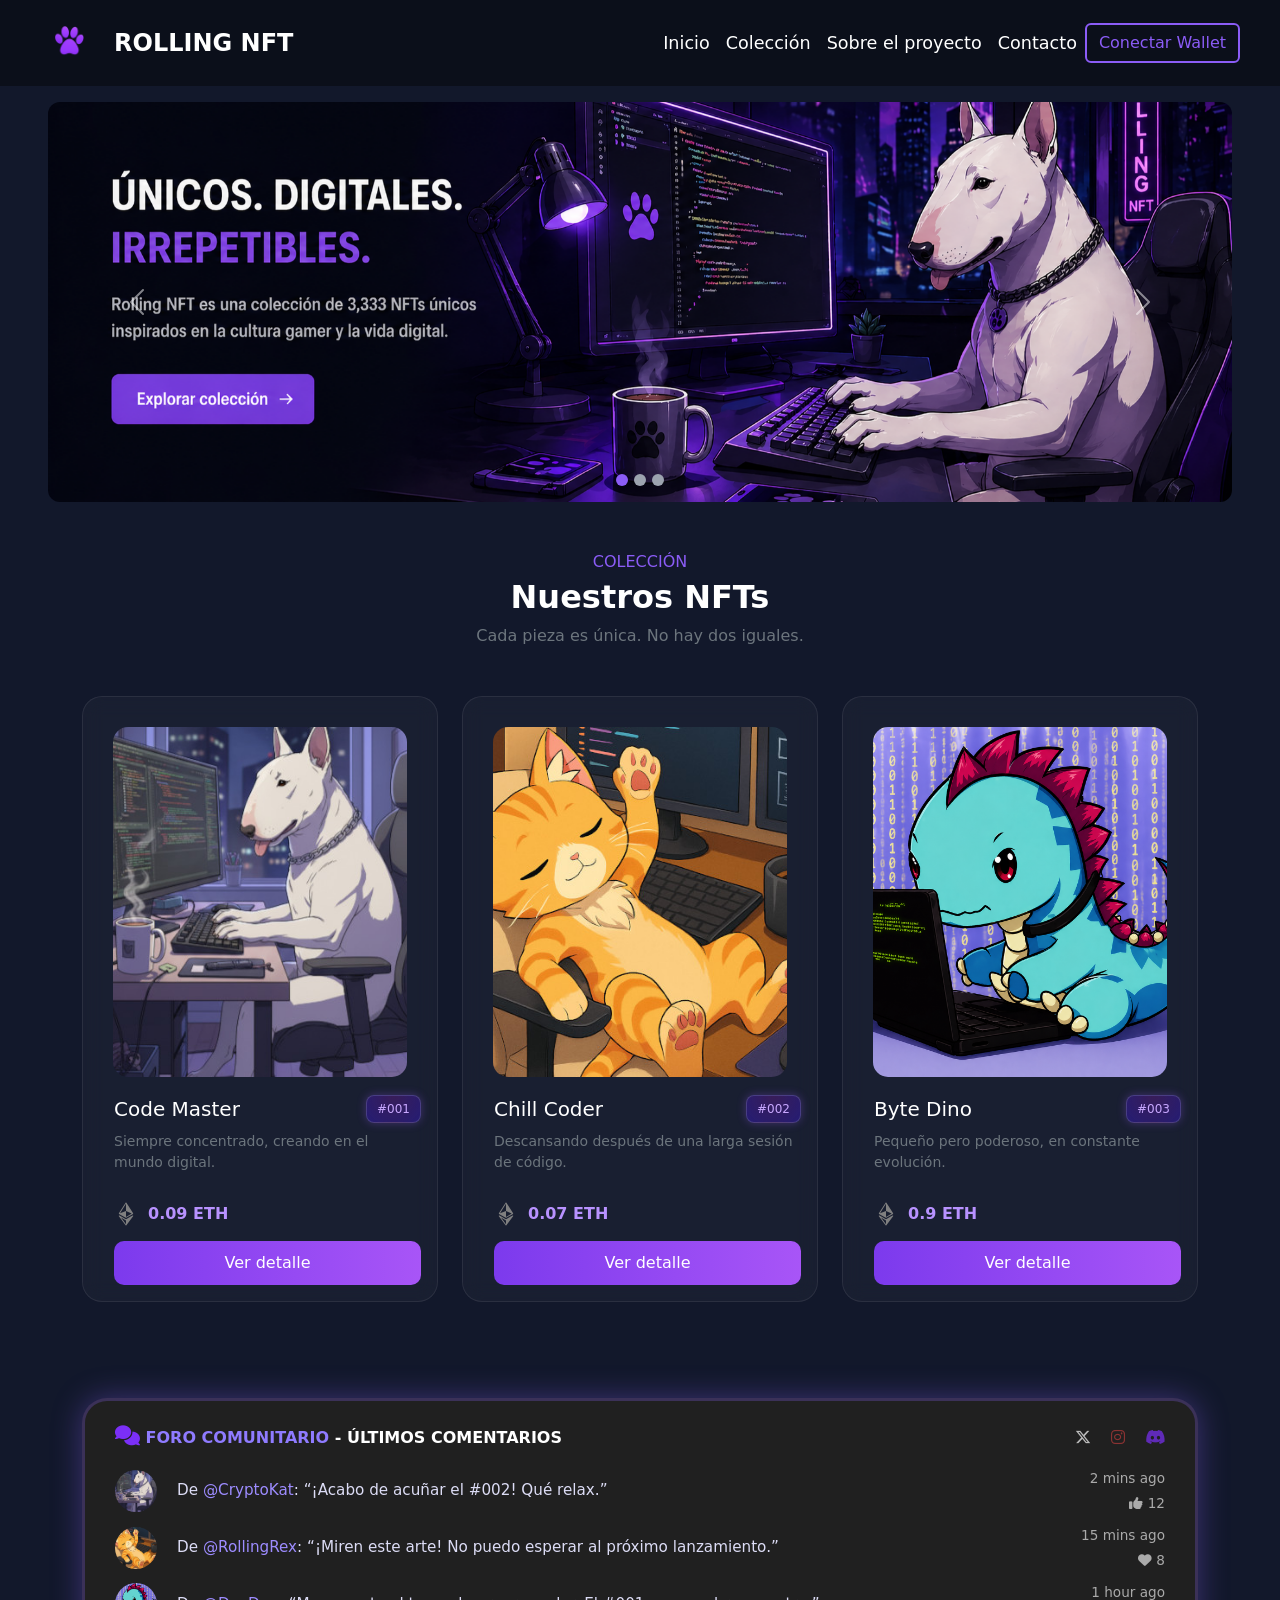
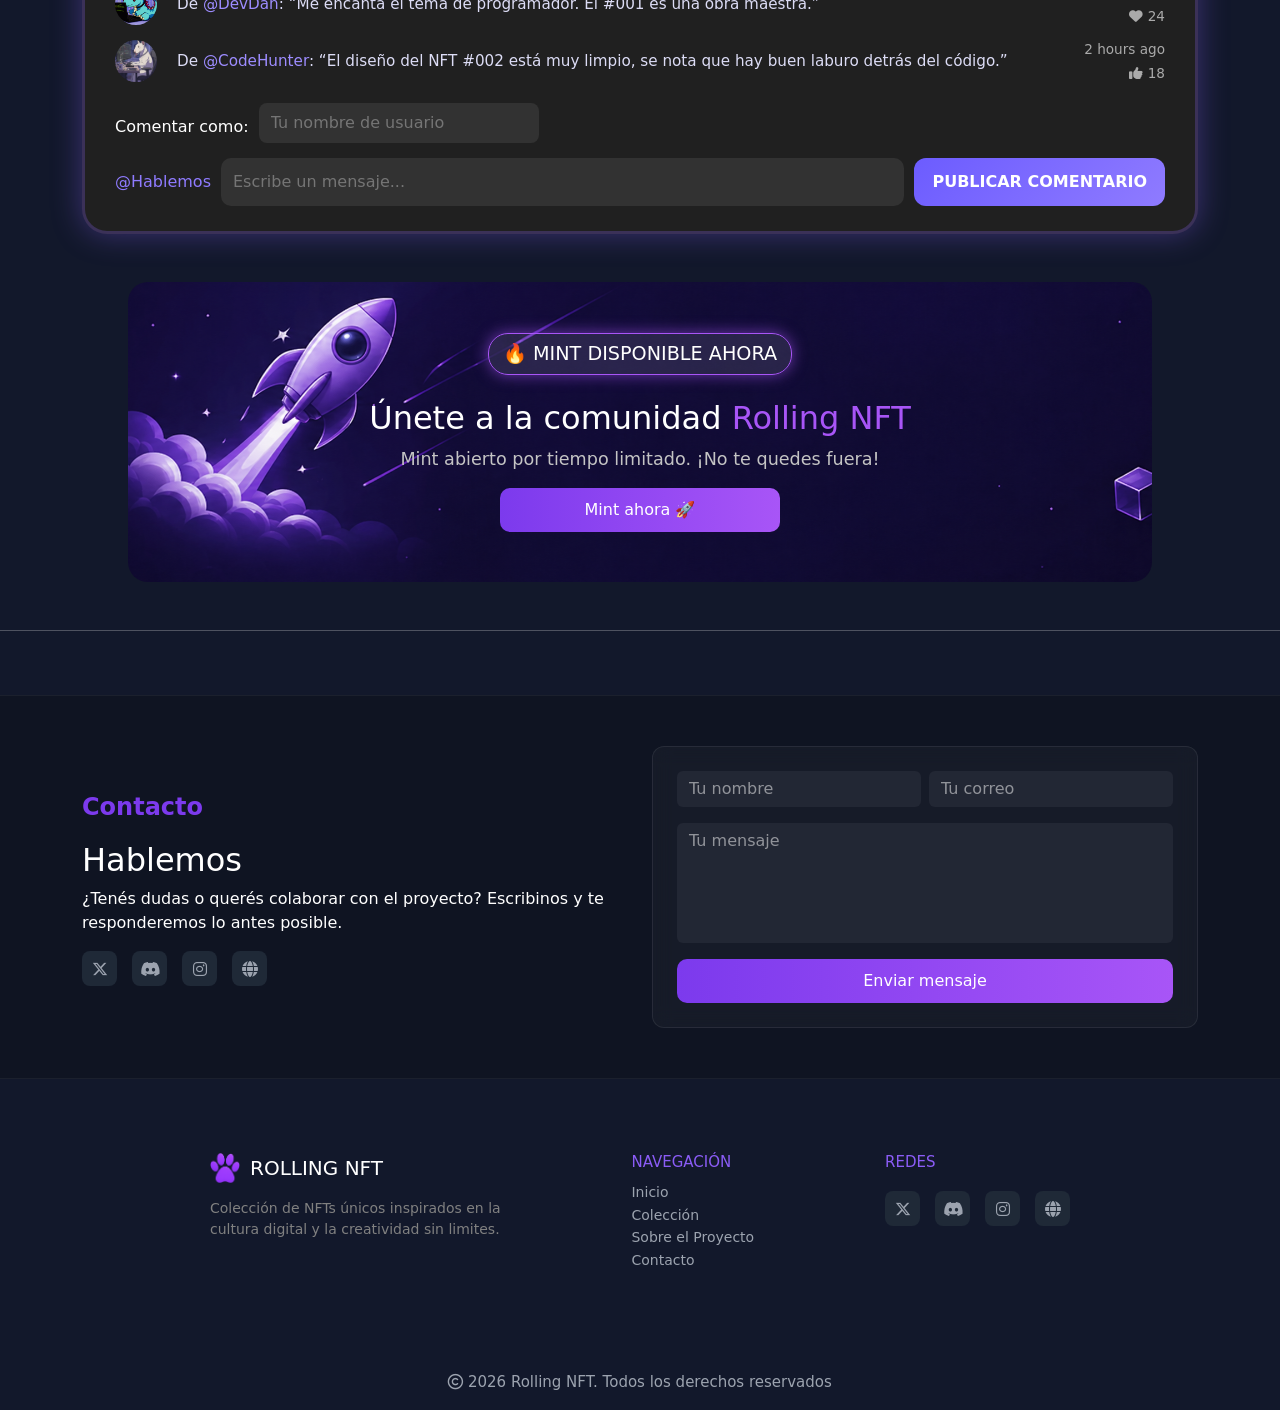
==== index.html @ 81c31bb7 "dev actualizado" ====
<!doctype html>
<html lang="es">

<head>
  <meta charset="UTF-8" />
  <meta name="viewport" content="width=device-width, initial-scale=1.0" />
  <meta name="description" content="Proyecto Rolling NFT" />
  <meta name="author" content="Iván A. Lazarte, Mariano De Filippo, Benjamin F. Méndez." />
  <link href="https://cdn.jsdelivr.net/npm/bootstrap@5.3.8/dist/css/bootstrap.min.css" rel="stylesheet"
    integrity="sha384-sRIl4kxILFvY47J16cr9ZwB07vP4J8+LH7qKQnuqkuIAvNWLzeN8tE5YBujZqJLB" crossorigin="anonymous" />
  <link rel="stylesheet" href="./css/style.css" />
  <link rel="icon" type="image/png" href="./assets/img/logo_rolling_nft.png" />
  <link rel="stylesheet" href="https://cdnjs.cloudflare.com/ajax/libs/font-awesome/6.5.0/css/all.min.css">
  <title>Rolling NFT</title>
</head>

<body style="background-color: #12182b; color: #ffffff">
  <header class="container-fluid" style="background-color: #0b0f1a">
    <nav class="navbar navbar-expand-lg me-3">
      <div class="container-fluid">
        <a class="navbar-brand  d-flex align-items-center" href="./index.html">
          <img src="./assets/img/logo_rolling_nft.png" alt="Rolling NFT logo"
            style="width: 90px; height: 60px" />ROLLING NFT</a>
        <button class="navbar-toggler" type="button" data-bs-toggle="collapse" data-bs-target="#navbarSupportedContent"
          aria-controls="navbarSupportedContent" aria-expanded="false" aria-label="Toggle navigation">
          <span class="navbar-toggler-icon"></span>
        </button>
        <div class="collapse navbar-collapse" id="navbarSupportedContent">
          <ul class="navbar-nav ms-auto mb-2 mb-lg-0">
            <li class="nav-item">
              <a class="nav-link" aria-current="page" href="./index.html">Inicio</a>
            </li>
            <li class="nav-item">
              <a class="nav-link" href="./index.html">Colección</a>
            </li>
            <li class="nav-item">
              <a class="nav-link" href="./index.html">Sobre el proyecto</a>
            </li>
            <li class="nav-item">
              <a class="nav-link" href="./index.html">Contacto</a>
            </li>
          </ul>
          <button type="button" class="btn" data-bs-toggle="modal" data-bs-target="#loginModal" style="
                background-color: transparent;
                border: 2px solid #8b5cf6;
                color: #8b5cf6;
              ">
            Conectar Wallet
          </button>
        </div>
      </div>
    </nav>
  </header>
  <main>
    <div class="modal fade" id="loginModal" tabindex="-1" aria-labelledby="loginModalLabel" aria-hidden="true" style="
          background-color: transparent;
          border: 2px solid #8b5cf6;
          color: #8b5cf6;">
      <div class="modal-dialog">
        <div class="modal-content" style="
              background-color: #12182b;
              border: 2px solid #8b5cf6;
              color: #8b5cf6;">
          <div class="modal-header">
            <h1 class="modal-title fs-5" id="loginModalLabel">
              Iniciar Sesión
            </h1>
            <button type="button" class="btn-close" data-bs-dismiss="modal" aria-label="Close"></button>
          </div>
          <div class="modal-body">
            <form>
              <div class="mb-3">
                <label for="exampleInputEmail1" class="form-label" style="color: #a78bfa">Email</label>
                <input type="email" class="form-control" id="exampleInputEmail1" aria-describedby="emailHelp"
                  minlength="10" maxlength="50" required />
                <div id="emailHelp" class="" style="color: #9ca3af">
                  <p>
                    Nunca compartiremos tu correo electrónico con nadie más.
                  </p>
                </div>
              </div>
              <div class="mb-3">
                <label for="exampleInputPassword1" class="form-label" style="color: #a78bfa">Contraseña</label>
                <input type="password" class="form-control" id="exampleInputPassword1" minlength="6" maxlength="30"
                  required />
              </div>
              <div class="mb-3 form-check">
                <input type="checkbox" class="form-check-input" id="exampleCheck1" />
                <label class="form-check-label" for="exampleCheck1" style="color: #a78bfa">¿Quieres recibir
                  notificaciones de nuestras futuras
                  novedades?</label>
              </div>
              <div class="mb-3 form-check">
                <input type="checkbox" class="form-check-input" id="exampleCheck1" required />
                <label class="form-check-label" for="exampleCheck1" style="color: #a78bfa">¿Aceptas nuestros términos y
                  condiciones?</label>
              </div>
              <button type="submit" class="btn" style="background-color: #8b5cf6">
                Iniciar Sesion
              </button>
            </form>
          </div>
        </div>
      </div>
    </div>
    <div class="mx-5 mt-3 p-0" style="background-color: #12182b; border-radius: 12px; overflow: hidden">
      <div id="carouselExampleCaptions" class="carousel slide">
        <div class="carousel-indicators">
          <button type="button" data-bs-target="#carouselExampleCaptions" data-bs-slide-to="0" class="active"
            aria-current="true" aria-label="Slide 1"></button>
          <button type="button" data-bs-target="#carouselExampleCaptions" data-bs-slide-to="1"
            aria-label="Slide 2"></button>
          <button type="button" data-bs-target="#carouselExampleCaptions" data-bs-slide-to="2"
            aria-label="Slide 3"></button>
        </div>
        <div class="carousel-inner">
          <div class="carousel-item active">
            <img src="./assets/img/logo_carrouselNFT.png" class="d-block w-100" style="height: 400px; object-fit: cover"
              alt="..." />
          </div>
          <div class="carousel-item">
            <img src="./assets/img/logo_carrouselNFT.png" class="d-block w-100" style="height: 400px; object-fit: cover"
              alt="..." />
          </div>
          <div class="carousel-item">
            <img src="./assets/img/logo_carrouselNFT.png" class="d-block w-100" style="height: 400px; object-fit: cover"
              alt="..." />
          </div>
        </div>
        <button class="carousel-control-prev" type="button" data-bs-target="#carouselExampleCaptions"
          data-bs-slide="prev">
          <span class="carousel-control-prev-icon" aria-hidden="true"></span>
          <span class="visually-hidden">Previous</span>
        </button>
        <button class="carousel-control-next" type="button" data-bs-target="#carouselExampleCaptions"
          data-bs-slide="next">
          <span class="carousel-control-next-icon" aria-hidden="true"></span>
          <span class="visually-hidden">Next</span>
        </button>
      </div>
    </div>
    <section class="container py-5 text-center">
      <p class="txtColect text-uppercase mb-1">Colección</p>
      <h2 class="fw-bold">Nuestros NFTs</h2>
      <p class="text-secondary mb-5">Cada pieza es única. No hay dos iguales.</p>
      <div class="row g-4 justify-content-center">
        <div class="col-md-4">
          <div class="nft-card">
            <div class="img-container">
              <img src="./assets/img/dog.jpg" alt="">
            </div>
            <div class="txtCards p-3 text-start">
              <div class="d-flex justify-content-between align-items-center mb-2">
                <h5 class="mb-0">Code Master</h5>
                <span class="badge-custom">#001</span>
              </div>
              <p class="text-secondary small">
                Siempre concentrado, creando en el mundo digital.
              </p>
              <div class="iconPrecio">
                <svg class="iconEt" fill="gray" xmlns="http://www.w3.org/2000/svg" x="0px" y="0px" width="50"
                  height="50" viewBox="0 0 50 50">
                  <path
                    d="M 25 1 C 24.67 1 24.392938 1.1690625 24.210938 1.4140625 C 24.195937 1.4340625 24.17025 1.4408906 24.15625 1.4628906 L 10.15625 23.462891 C 10.13925 23.488891 10.137047 23.521828 10.123047 23.548828 C 10.091047 23.611828 10.069781 23.674188 10.050781 23.742188 C 10.034781 23.801188 10.020625 23.858922 10.015625 23.919922 C 10.010625 23.987922 10.016391 24.053047 10.025391 24.123047 C 10.030391 24.162047 10.019297 24.202234 10.029297 24.240234 C 10.036297 24.267234 10.055453 24.288453 10.064453 24.314453 C 10.073453 24.340453 10.070031 24.368531 10.082031 24.394531 C 10.099031 24.433531 10.129391 24.458141 10.150391 24.494141 C 10.183391 24.551141 10.217719 24.605297 10.261719 24.654297 C 10.309719 24.708297 10.362922 24.752922 10.419922 24.794922 C 10.450922 24.817922 10.470906 24.850141 10.503906 24.869141 L 24.503906 32.869141 C 24.525906 32.882141 24.551219 32.887438 24.574219 32.898438 C 24.601219 32.911437 24.62725 32.920641 24.65625 32.931641 C 24.76725 32.971641 24.883 33 25 33 C 25.117 33 25.23275 32.972641 25.34375 32.931641 C 25.37275 32.920641 25.397781 32.909484 25.425781 32.896484 C 25.448781 32.885484 25.474094 32.880188 25.496094 32.867188 L 39.496094 24.867188 C 39.502094 24.863187 39.505719 24.856516 39.511719 24.853516 C 39.613719 24.792516 39.703297 24.714141 39.779297 24.619141 C 39.797297 24.596141 39.809172 24.569922 39.826172 24.544922 C 39.859172 24.495922 39.895922 24.450531 39.919922 24.394531 C 39.930922 24.368531 39.926547 24.341453 39.935547 24.314453 C 39.944547 24.288453 39.963703 24.267234 39.970703 24.240234 C 39.979703 24.202234 39.971562 24.162047 39.976562 24.123047 C 39.985563 24.053047 39.990375 23.986969 39.984375 23.917969 C 39.979375 23.856969 39.965219 23.799234 39.949219 23.740234 C 39.930219 23.672234 39.909953 23.609875 39.876953 23.546875 C 39.862953 23.519875 39.85975 23.488891 39.84375 23.462891 L 25.84375 1.4628906 C 25.83075 1.4418906 25.804063 1.4330625 25.789062 1.4140625 C 25.607062 1.1690625 25.33 1 25 1 z M 25 3.5625 L 25 19 L 36.761719 24.128906 L 25 31 L 25 19 L 12.5625 23.3125 L 25 3.5625 z M 10.839844 28.013672 C 10.619469 28.049422 10.411406 28.159937 10.253906 28.335938 C 9.9399062 28.688938 9.9153125 29.21375 10.195312 29.59375 L 24.195312 48.59375 C 24.208313 48.61075 24.229188 48.616813 24.242188 48.632812 C 24.309188 48.713813 24.389516 48.776031 24.478516 48.832031 C 24.512516 48.854031 24.539172 48.881437 24.576172 48.898438 C 24.706172 48.959437 24.847 49 25 49 C 25.153 49 25.293828 48.959437 25.423828 48.898438 C 25.459828 48.881437 25.487484 48.853031 25.521484 48.832031 C 25.610484 48.776031 25.690812 48.713813 25.757812 48.632812 C 25.770813 48.616813 25.792688 48.61075 25.804688 48.59375 L 39.804688 29.59375 C 40.084688 29.21375 40.061094 28.688937 39.746094 28.335938 C 39.432094 27.981938 38.912906 27.898813 38.503906 28.132812 L 25 35.849609 L 11.496094 28.132812 C 11.292094 28.016813 11.060219 27.977922 10.839844 28.013672 z M 14.611328 32.216797 L 25 38.3125 L 25 46.126953 L 14.611328 32.216797 z">
                  </path>
                </svg>
                <p class="eth">0.09 ETH</p>
              </div>
              <a href="#" class="btn btn-gradient w-100">Ver detalle</a>
            </div>
          </div>
        </div>
        <div class="col-md-4">
          <div class="nft-card">
            <div class="img-container">
              <img src="./assets/img/cat.jpg" alt="">
            </div>
            <div class="txtCards p-3 text-start">
              <div class="d-flex justify-content-between align-items-center mb-2">
                <h5 class="mb-0">Chill Coder</h5>
                <span class="badge-custom">#002</span>
              </div>
              <p class="text-secondary small">
                Descansando después de una larga sesión de código.
              </p>
              <div class="iconPrecio">
                <svg class="iconEt" fill="gray" xmlns="http://www.w3.org/2000/svg" x="0px" y="0px" width="50"
                  height="50" viewBox="0 0 50 50">
                  <path
                    d="M 25 1 C 24.67 1 24.392938 1.1690625 24.210938 1.4140625 C 24.195937 1.4340625 24.17025 1.4408906 24.15625 1.4628906 L 10.15625 23.462891 C 10.13925 23.488891 10.137047 23.521828 10.123047 23.548828 C 10.091047 23.611828 10.069781 23.674188 10.050781 23.742188 C 10.034781 23.801188 10.020625 23.858922 10.015625 23.919922 C 10.010625 23.987922 10.016391 24.053047 10.025391 24.123047 C 10.030391 24.162047 10.019297 24.202234 10.029297 24.240234 C 10.036297 24.267234 10.055453 24.288453 10.064453 24.314453 C 10.073453 24.340453 10.070031 24.368531 10.082031 24.394531 C 10.099031 24.433531 10.129391 24.458141 10.150391 24.494141 C 10.183391 24.551141 10.217719 24.605297 10.261719 24.654297 C 10.309719 24.708297 10.362922 24.752922 10.419922 24.794922 C 10.450922 24.817922 10.470906 24.850141 10.503906 24.869141 L 24.503906 32.869141 C 24.525906 32.882141 24.551219 32.887438 24.574219 32.898438 C 24.601219 32.911437 24.62725 32.920641 24.65625 32.931641 C 24.76725 32.971641 24.883 33 25 33 C 25.117 33 25.23275 32.972641 25.34375 32.931641 C 25.37275 32.920641 25.397781 32.909484 25.425781 32.896484 C 25.448781 32.885484 25.474094 32.880188 25.496094 32.867188 L 39.496094 24.867188 C 39.502094 24.863187 39.505719 24.856516 39.511719 24.853516 C 39.613719 24.792516 39.703297 24.714141 39.779297 24.619141 C 39.797297 24.596141 39.809172 24.569922 39.826172 24.544922 C 39.859172 24.495922 39.895922 24.450531 39.919922 24.394531 C 39.930922 24.368531 39.926547 24.341453 39.935547 24.314453 C 39.944547 24.288453 39.963703 24.267234 39.970703 24.240234 C 39.979703 24.202234 39.971562 24.162047 39.976562 24.123047 C 39.985563 24.053047 39.990375 23.986969 39.984375 23.917969 C 39.979375 23.856969 39.965219 23.799234 39.949219 23.740234 C 39.930219 23.672234 39.909953 23.609875 39.876953 23.546875 C 39.862953 23.519875 39.85975 23.488891 39.84375 23.462891 L 25.84375 1.4628906 C 25.83075 1.4418906 25.804063 1.4330625 25.789062 1.4140625 C 25.607062 1.1690625 25.33 1 25 1 z M 25 3.5625 L 25 19 L 36.761719 24.128906 L 25 31 L 25 19 L 12.5625 23.3125 L 25 3.5625 z M 10.839844 28.013672 C 10.619469 28.049422 10.411406 28.159937 10.253906 28.335938 C 9.9399062 28.688938 9.9153125 29.21375 10.195312 29.59375 L 24.195312 48.59375 C 24.208313 48.61075 24.229188 48.616813 24.242188 48.632812 C 24.309188 48.713813 24.389516 48.776031 24.478516 48.832031 C 24.512516 48.854031 24.539172 48.881437 24.576172 48.898438 C 24.706172 48.959437 24.847 49 25 49 C 25.153 49 25.293828 48.959437 25.423828 48.898438 C 25.459828 48.881437 25.487484 48.853031 25.521484 48.832031 C 25.610484 48.776031 25.690812 48.713813 25.757812 48.632812 C 25.770813 48.616813 25.792688 48.61075 25.804688 48.59375 L 39.804688 29.59375 C 40.084688 29.21375 40.061094 28.688937 39.746094 28.335938 C 39.432094 27.981938 38.912906 27.898813 38.503906 28.132812 L 25 35.849609 L 11.496094 28.132812 C 11.292094 28.016813 11.060219 27.977922 10.839844 28.013672 z M 14.611328 32.216797 L 25 38.3125 L 25 46.126953 L 14.611328 32.216797 z">
                  </path>
                </svg>
                <p class="eth">0.07 ETH</p>
              </div>
              <a href="#" class="btn btn-gradient w-100">Ver detalle</a>
            </div>
          </div>
        </div>
        <div class="col-md-4">
          <div class="nft-card">
            <div class="img-container">
              <img src="./assets/img/dinoCards.png" alt="">
            </div>
            <div class="txtCards p-3 text-start">
              <div class="d-flex justify-content-between align-items-center mb-2">
                <h5 class="mb-0">Byte Dino</h5>
                <span class="badge-custom">#003</span>
              </div>
              <p class="text-secondary small">
                Pequeño pero poderoso, en constante evolución.
              </p>
              <div class="iconPrecio">
                <svg class="iconEt" fill="gray" xmlns="http://www.w3.org/2000/svg" x="0px" y="0px" width="50"
                  height="50" viewBox="0 0 50 50">
                  <path
                    d="M 25 1 C 24.67 1 24.392938 1.1690625 24.210938 1.4140625 C 24.195937 1.4340625 24.17025 1.4408906 24.15625 1.4628906 L 10.15625 23.462891 C 10.13925 23.488891 10.137047 23.521828 10.123047 23.548828 C 10.091047 23.611828 10.069781 23.674188 10.050781 23.742188 C 10.034781 23.801188 10.020625 23.858922 10.015625 23.919922 C 10.010625 23.987922 10.016391 24.053047 10.025391 24.123047 C 10.030391 24.162047 10.019297 24.202234 10.029297 24.240234 C 10.036297 24.267234 10.055453 24.288453 10.064453 24.314453 C 10.073453 24.340453 10.070031 24.368531 10.082031 24.394531 C 10.099031 24.433531 10.129391 24.458141 10.150391 24.494141 C 10.183391 24.551141 10.217719 24.605297 10.261719 24.654297 C 10.309719 24.708297 10.362922 24.752922 10.419922 24.794922 C 10.450922 24.817922 10.470906 24.850141 10.503906 24.869141 L 24.503906 32.869141 C 24.525906 32.882141 24.551219 32.887438 24.574219 32.898438 C 24.601219 32.911437 24.62725 32.920641 24.65625 32.931641 C 24.76725 32.971641 24.883 33 25 33 C 25.117 33 25.23275 32.972641 25.34375 32.931641 C 25.37275 32.920641 25.397781 32.909484 25.425781 32.896484 C 25.448781 32.885484 25.474094 32.880188 25.496094 32.867188 L 39.496094 24.867188 C 39.502094 24.863187 39.505719 24.856516 39.511719 24.853516 C 39.613719 24.792516 39.703297 24.714141 39.779297 24.619141 C 39.797297 24.596141 39.809172 24.569922 39.826172 24.544922 C 39.859172 24.495922 39.895922 24.450531 39.919922 24.394531 C 39.930922 24.368531 39.926547 24.341453 39.935547 24.314453 C 39.944547 24.288453 39.963703 24.267234 39.970703 24.240234 C 39.979703 24.202234 39.971562 24.162047 39.976562 24.123047 C 39.985563 24.053047 39.990375 23.986969 39.984375 23.917969 C 39.979375 23.856969 39.965219 23.799234 39.949219 23.740234 C 39.930219 23.672234 39.909953 23.609875 39.876953 23.546875 C 39.862953 23.519875 39.85975 23.488891 39.84375 23.462891 L 25.84375 1.4628906 C 25.83075 1.4418906 25.804063 1.4330625 25.789062 1.4140625 C 25.607062 1.1690625 25.33 1 25 1 z M 25 3.5625 L 25 19 L 36.761719 24.128906 L 25 31 L 25 19 L 12.5625 23.3125 L 25 3.5625 z M 10.839844 28.013672 C 10.619469 28.049422 10.411406 28.159937 10.253906 28.335938 C 9.9399062 28.688938 9.9153125 29.21375 10.195312 29.59375 L 24.195312 48.59375 C 24.208313 48.61075 24.229188 48.616813 24.242188 48.632812 C 24.309188 48.713813 24.389516 48.776031 24.478516 48.832031 C 24.512516 48.854031 24.539172 48.881437 24.576172 48.898438 C 24.706172 48.959437 24.847 49 25 49 C 25.153 49 25.293828 48.959437 25.423828 48.898438 C 25.459828 48.881437 25.487484 48.853031 25.521484 48.832031 C 25.610484 48.776031 25.690812 48.713813 25.757812 48.632812 C 25.770813 48.616813 25.792688 48.61075 25.804688 48.59375 L 39.804688 29.59375 C 40.084688 29.21375 40.061094 28.688937 39.746094 28.335938 C 39.432094 27.981938 38.912906 27.898813 38.503906 28.132812 L 25 35.849609 L 11.496094 28.132812 C 11.292094 28.016813 11.060219 27.977922 10.839844 28.013672 z M 14.611328 32.216797 L 25 38.3125 L 25 46.126953 L 14.611328 32.216797 z">
                  </path>
                </svg>
                <p class="eth">0.9 ETH</p>
              </div>
              <a href="#" class="btn btn-gradient w-100">Ver detalle</a>
            </div>
          </div>
        </div>
      </div>
    </section>
    <section class="container d-flex justify-content-center my-5">
      <div class="foroCard">
        <div class="foroHeader">
          <div class="foroTitulo">
            <i class="icconMensaje fa-solid fa-comments"></i> <span>FORO COMUNITARIO</span> - ÚLTIMOS COMENTARIOS
          </div>
          <div class="foroIconos">
            <span><i class="iTwitter fa-brands fa-x-twitter"></i></span>
            <span><i class="iInsta fa-brands fa-instagram"></i></span>
            <span><i class="iDisc fa-brands fa-discord"></i></span>
          </div>
        </div>
        <div class="foroComentariosWrapper">
          <div class="foroComentarios">
            <div class="foroItem">
              <img src="./assets/img/dog.jpg" class="foroAvatar">
              <div class="foroTexto">
                De <span>@CryptoKat</span>: “¡Acabo de acuñar el #002! Qué relax.”
              </div>
              <div class="foroMeta">
                <span>2 mins ago</span>
                <span><i class="fa-solid fa-thumbs-up"></i> 12</span>
              </div>
            </div>

            <div class="foroItem">
              <img src="./assets/img/cat.jpg" class="foroAvatar">
              <div class="foroTexto">
                De <span>@RollingRex</span>: “¡Miren este arte! No puedo esperar al próximo lanzamiento.”
              </div>
              <div class="foroMeta">
                <span>15 mins ago</span>
                <span><i class="fa-solid fa-heart"></i> 8</span>
              </div>
            </div>

            <div class="foroItem">
              <img src="./assets/img/dinoCards.png" class="foroAvatar">
              <div class="foroTexto">
                De <span>@DevDan</span>: “Me encanta el tema de programador. El #001 es una obra maestra.”
              </div>
              <div class="foroMeta">
                <span>1 hour ago</span>
                <span><i class="fa-solid fa-heart"></i> 24</span>
              </div>
            </div>
            <div class="foroItem">
              <img src="./assets/img/dog.jpg" class="foroAvatar">
              <div class="foroTexto">
                De <span>@CodeHunter</span>: “El diseño del NFT #002 está muy limpio, se nota que hay buen laburo detrás
                del código.”
              </div>
              <div class="foroMeta">
                <span>2 hours ago</span>
                <span><i class="fa-solid fa-thumbs-up"></i> 18</span>
              </div>
            </div>
            <div class="foroItem">
              <img src="./assets/img/cat.jpg" class="foroAvatar">
              <div class="foroTexto">
                De <span>@PixelDev</span>: “La colección tiene una identidad muy marcada, eso suma muchísimo como
                producto digital.”
              </div>
              <div class="foroMeta">
                <span>3 hours ago</span>
                <span><i class="fa-solid fa-heart"></i> 14</span>
              </div>
            </div>

            <div class="foroItem">
              <img src="./assets/img/dinoCards.png" class="foroAvatar">
              <div class="foroTexto">
                De <span>@StackMaster</span>: “Se nota que hay lógica de programación bien pensada en cada detalle del
                #001.”
              </div>
              <div class="foroMeta">
                <span>4 hours ago</span>
                <span><i class="fa-solid fa-heart"></i> 29</span>
              </div>
            </div>

            <div class="foroItem">
              <img src="./assets/img/dog.jpg" class="foroAvatar">
              <div class="foroTexto">
                De <span>@NFTBuilder</span>: “Este tipo de proyectos mezcla arte y desarrollo, eso los hace mucho más
                interesantes.”
              </div>
              <div class="foroMeta">
                <span>6 hours ago</span>
                <span><i class="fa-solid fa-thumbs-up"></i> 21</span>
              </div>
            </div>

            <div class="foroItem">
              <img src="./assets/img/cat.jpg" class="foroAvatar">
              <div class="foroTexto">
                De <span>@UXCoder</span>: “Muy buen equilibrio entre lo visual y la experiencia de usuario, se siente
                profesional.”
              </div>
              <div class="foroMeta">
                <span>8 hours ago</span>
                <span><i class="fa-solid fa-heart"></i> 17</span>
              </div>
            </div>

            <div class="foroItem">
              <img src="./assets/img/dinoCards.png" class="foroAvatar">
              <div class="foroTexto">
                De <span>@FullStackNFT</span>: “El concepto del programador está muy bien llevado, conecta perfecto con
                devs.”
              </div>
              <div class="foroMeta">
                <span>10 hours ago</span>
                <span><i class="fa-solid fa-heart"></i> 33</span>
              </div>
            </div>
          </div>
        </div>
        <div class="foroForm">
          <div class="foroMensajeRow">
            <label>Comentar como:</label>
            <input type="text" class="foroInputUsuario" placeholder="Tu nombre de usuario">
          </div>
          <div class="foroMensajeRow">
            <span class="foroTag">@Hablemos</span>
            <input type="text" class="foroInputMensaje" placeholder="Escribe un mensaje...">
            <button class="foroBoton">PUBLICAR COMENTARIO</button>
          </div>
        </div>
      </div>
    </section>
    <div class="containerBanner my-5">
      <div class="banner d-flex align-items-center justify-content-center position-relative">
        <div class="text-center text-white">
          <span class="badge-custom2">🔥 MINT DISPONIBLE AHORA</span>
          <h2 class="txtBanH2 mt-4">
            Únete a la comunidad <span class="highlight">Rolling NFT</span>
          </h2>
          <p class="subtitle">
            Mint abierto por tiempo limitado. ¡No te quedes fuera!
          </p>
          <button class="btn btn-mint">
            Mint ahora 🚀
          </button>
        </div>
      </div>
    </div>
  </main>
  <hr>
  </main>
  <br>
  <br>
  <section class="contactoSection">
    <div class="container">
      <div class="row align-items-center g-4">
        <div class="col-md-6 text-white">
          <p class="contactoP">Contacto</p>
          <h2>Hablemos</h2>
          <p>
            ¿Tenés dudas o querés colaborar con el proyecto?
            Escribinos y te responderemos lo antes posible.
          </p>
          <div class="redesIconos">
            <a href="https://x.com/?lang=es"><i class="fa-brands fa-x-twitter"></i></a>
            <a href="https://discord.com"><i class="fa-brands fa-discord"></i></a>
            <a href="https://www.instagram.com"><i class="fa-brands fa-instagram"></i></a>
            <a href="https://web.rollingcodeschool.com"><i class="fa-solid fa-globe"></i></a>
          </div>
        </div>
        <div class="col-md-6">
          <div class="form-box p-4">
            <form>
              <div class="row g-2 mb-3">
                <div class="col">
                  <input type="text" class="form-control" placeholder="Tu nombre" minlength="4" maxlength="20" required>
                </div>
                <div class="col">
                  <input type="email" class="form-control" placeholder="Tu correo">
                </div>
              </div>
              <div class="mb-3">
                <textarea class="form-control" rows="4" placeholder="Tu mensaje" minlength="10"
                  maxlength="200"></textarea>
              </div>
              <button class="btn w-100 btn-gradient">
                Enviar mensaje
              </button>
            </form>
          </div>
        </div>
      </div>
    </div>
  </section>
  <br>
  <footer>
    <div class="footerContainer">
      <div class="footerLeft">
        <div class="footerFlex">
          <img src="./assets/img/LogoRollingFixed.png" class="logoFooter" alt="logo del Footer">
          <h5>ROLLING NFT</h5>
        </div>
        <div class="footerText">
          <p>
            Colección de NFTs únicos inspirados en la<br>
            cultura digital y la creatividad sin limites.
          </p>
        </div>
      </div>
      <div class="footerNav">
        <h5 class="footerSections">NAVEGACIÓN</h5>
        <li><a class="linksNav" href="index.html">Inicio</a></li>
        <li><a class="linksNav" href="index.html">Colección</a></li>
        <li><a class="linksNav" href="index.html">Sobre el Proyecto</a></li>
        <li><a class="linksNav" href="index.html">Contacto</a></li>
        </ul>
      </div>
      <div class="footerRedes">
        <h5 class="footerSections">REDES</h5>
        <div class="redesIconos">
          <a href="https://x.com/?lang=es"><i class="fa-brands fa-x-twitter"></i></a>
          <a href="https://discord.com"><i class="fa-brands fa-discord"></i></a>
          <a href="https://www.instagram.com"><i class="fa-brands fa-instagram"></i></a>
          <a href="https://web.rollingcodeschool.com"><i class="fa-solid fa-globe"></i></a>
        </div>
      </div>
    </div>
    <div class="copyright">
      <p><i class="fa-regular fa-copyright"></i> 2026 Rolling NFT. Todos los derechos reservados</p>
    </div>
  </footer>
  <script src="https://cdn.jsdelivr.net/npm/bootstrap@5.3.8/dist/js/bootstrap.bundle.min.js"
    integrity="sha384-FKyoEForCGlyvwx9Hj09JcYn3nv7wiPVlz7YYwJrWVcXK/BmnVDxM+D2scQbITxI"
    crossorigin="anonymous"></script>
</body>

</html>
---- css/style.css ----
header .container {
  display: flex;
  justify-content: space-between;
  align-items: center;
  padding: 20px 0;
}

.navbar-brand {
  font-size: 1.5rem;
  font-weight: bold;
  color: white;
}

.navbar-brand:hover {
  color: #8b5cf6;
  color: #8b5cf6;
}

.nav-link {
  color: white;
  font-size: 1.1rem;
}

.nav-link:hover {
  color: #8b5cf6;
  color: #8b5cf6;
}

.nav-item {
  color: white;
  font-size: 1.1rem;
}

.nav-item:hover {
  color: #8b5cf6;
  color: #8b5cf6;
}

.carousel-indicators [data-bs-target] {
  width: 12px;
  height: 12px;
  border-radius: 50%;
  background-color: #9ca3af;
  background-color: #9ca3af;
  border: none;
  opacity: 1;
}

.carousel-indicators .active {
  background-color: #8b5cf6;
}

.fondoGeneral {
  background: radial-gradient(circle at top, #141428, #0a0a14);
  min-height: 100vh;
  display: flex;
  align-items: center;
  justify-content: center;
  font-family: "Segoe UI", sans-serif;
  color: #eaeaf0;
  padding: 20px;
}

.icconMensaje {
  color: #7b2ff7;
  font-size: 20px;
}

.foroCard {
  width: 100%;
  padding: 25px 30px;
  border-radius: 25px;
  background: #202020;
  backdrop-filter: blur(18px);
  border: 3px solid rgba(140, 100, 255, 0.25);
  box-shadow: 0 0 30px rgba(140, 100, 255, 0.35);
}

.foroHeader {
  display: flex;
  justify-content: space-between;
  align-items: center;
  margin-bottom: 18px;
}

.foroTitulo {
  font-weight: 600;
}

.foroTitulo span {
  color: #8f7bff;
}

.foroIconos span {
  margin-left: 15px;
  opacity: 0.7;
  cursor: pointer;
}

.iInsta {
  color: rgb(184, 59, 59);
}

.iDisc {
  color: #7b2ff7;
}

.foroComentariosWrapper {
  max-height: 220px;
  overflow: hidden;
  position: relative;
}

.foroComentarios {
  display: flex;
  flex-direction: column;
  gap: 12px;
  animation: scrollAutomatico 12s linear infinite;
}

@keyframes scrollAutomatico {
  0% {
    transform: translateY(0);
  }
  100% {
    transform: translateY(-50%);
  }
}

.foroItem {
  display: grid;
  grid-template-columns: 50px 1fr 110px;
  align-items: center;
  gap: 12px;
}

.foroAvatar {
  width: 42px;
  height: 42px;
  border-radius: 50%;
}

.foroTexto {
  font-size: 0.95rem;
  color: #dcdcf5;
}

.foroTexto span {
  color: #9d8cff;
}

.foroMeta {
  display: flex;
  flex-direction: column;
  align-items: flex-end;
  gap: 4px;

  font-size: 0.85rem;
  color: #aaa;
}

.foroForm {
  margin-top: 15px;
}

.foroForm label {
  display: block;
  margin-bottom: 8px;
}

.foroInputUsuario {
  width: 280px;
  padding: 8px 12px;
  border-radius: 8px;
  border: none;
  margin-bottom: 15px;

  background: rgba(255, 255, 255, 0.08);
  color: white;
}

.foroMensajeRow {
  display: flex;
  align-items: center;
  gap: 10px;
}

.foroTag {
  color: #8f7bff;
}

.foroInputMensaje {
  flex: 1;
  padding: 12px;
  border-radius: 10px;
  border: none;
  background: rgba(255, 255, 255, 0.08);
  color: white;
}

.foroBoton {
  padding: 12px 18px;
  border-radius: 12px;
  border: none;
  background: linear-gradient(135deg, #6c5cff, #8f7bff);
  color: white;
  font-weight: 600;
  transition: 0.3s;
}

.foroBoton:hover {
  transform: scale(1.05);
  box-shadow: 0 0 15px rgba(140, 100, 255, 0.6);
}

@media (max-width: 576px) {
  .foroCard {
    padding: 18px;
    border-radius: 18px;
  }

  .foroHeader {
    flex-direction: column;
    align-items: flex-start;
    gap: 10px;
  }

  .foroItem {
    grid-template-columns: 1fr;
    gap: 8px;
  }

  .foroMeta {
    flex-direction: row;
    justify-content: flex-start;
    gap: 10px;
  }

  .foroInputUsuario {
    width: 100%;
  }

  .foroMensajeRow {
    flex-direction: column;
    align-items: stretch;
  }

  .foroBoton {
    width: 100%;
  }
}

@media (min-width: 577px) and (max-width: 992px) {
  .foroMensajeRow {
    flex-wrap: wrap;
  }

  .foroInputMensaje {
    flex: 100%;
  }

  .foroBoton {
    width: 100%;
  }
}

.txtColect {
  color: #8b5cf6;
}
.iconEt {
  width: 24px;
}
.iconPrecio {
  display: flex;
}
.iconPrecio p {
  margin-top: 13px;
  margin-left: 10px;
}
.txtCards {
  margin-left: 15px;
  margin-top: -28px;
}
.nft-card {
  background: rgba(255, 255, 255, 0.03);
  border: 1px solid rgba(255, 255, 255, 0.08);
  border-radius: 20px;
  backdrop-filter: blur(10px);
  transition: 0.3s;
}

.nft-card:hover {
  transform: translateY(-8px);
  box-shadow: 0 10px 30px rgba(0, 0, 0, 0.5);
}

.img-container {
  padding: 30px;
}

.img-container img {
  width: 100%;
  height: 350px;
  object-fit: cover;
  border-radius: 15px;
}

.badge-custom {
  background: radial-gradient(circle at top, #691c9665, #261d74);
  border: 1px solid rgba(255, 255, 255, 0.15);
  padding: 4px 10px;
  border-radius: 8px;
  font-size: 12px;
  color: #c9a8ff;
  box-shadow: 0 0 10px rgba(155, 92, 255, 0.3);
}

.eth {
  color: #b892ff;
  font-weight: bold;
  margin-bottom: 15px;
}

.btn-gradient {
  background: linear-gradient(90deg, #7b2ff7, #9b5cff);
  border: none;
  color: white;
  border-radius: 10px;
  padding: 10px;
  transition: 0.3s;
}

.btn-gradient:hover {
  opacity: 0.8;
  background-color: #8b5cf6;
}

.containerBanner {
  display: flex;
  justify-content: center;
}
.banner {
  height: 300px;
  width: 80%;
  border-radius: 20px;
  background-image: url(../assets/img/bannerIMG.png);
  background-size: cover;
  padding: 20px;
}

.badge-custom2 {
  background: rgba(255, 255, 255, 0.1);
  padding: 6px 14px;
  border-radius: 20px;
  border: 1px solid #a855f7;
  box-shadow: 0 0 15px rgba(168, 85, 247, 0.6);
  font-size: 1.2rem;
  display: inline-block;
}

.highlight {
  color: #a855f7;
}

.subtitle {
  color: #c4c4c4;
  font-size: 1.1rem;
}

.btn-mint {
  background: linear-gradient(90deg, #7c3aed, #a855f7);
  border: none;
  padding: 10px 22px;
  border-radius: 10px;
  color: white;
  font-weight: 500;
  transition: 0.3s;
  width: 280px;
}

.btn-mint:hover {
  transform: scale(1.05);
  box-shadow: 0 0 15px rgba(168, 85, 247, 0.6);
}

@media (max-width: 768px) {
  .containerBanner {
    display: none;
  }
}

.footerContainer {
  display: flex;
  justify-content: space-between;
  align-items: flex-start;
  max-width: 900px;
  margin: 0 auto;
  padding: 50px 20px;
  gap: 60px;
}

footer .footerLeft {
  max-width: 300px;
}

.logoFooter {
  width: 30px;
  height: auto;
}

.footerFlex {
  display: flex;
  align-items: center;
  gap: 10px;
}

.footerFlex h5 {
  margin: 0;
}

.footerText {
  font-weight: 500;
  margin-top: 15px;
  color: gray;
  font-size: 14px;
}

.footerNav {
  font-size: 15px;
  font-weight: 500;
  color: #8b5cf6;
  color: #8b5cf6;
  margin-bottom: 10px;
}

.footerNav li {
  list-style: none;
}

.footerLinks {
  list-style: none;
  padding: 0;
  margin: 0;
}

.footerLinks li {
  margin-bottom: 2px;
}

.linksNav {
  color: #9ca3af;
  color: #9ca3af;
  text-decoration: none;
  font-size: 14px;
  font-weight: 500;
}

.linksNav:hover {
  color: #8b5cf6;
  color: #8b5cf6;
}

.footerSections {
  font-size: 15px;
  font-weight: 500;
  color: #8b5cf6;
  color: #8b5cf6;
  margin-bottom: 10px;
}

.footerRedes {
  display: flex;
  flex-direction: column;
  min-width: 150px;
}

.redesIconos {
  display: flex;
  gap: 15px;
  margin-top: 10px;
}

.redesIconos a {
  display: flex;
  align-items: center;
  justify-content: center;

  width: 35px;
  height: 35px;

  background-color: #1f2937;
  color: #9ca3af;
  color: #9ca3af;

  text-decoration: none;
  font-size: 16px;

  border-radius: 8px;
  transition: 0.3s;
}

.redesIconos a:hover {
  color: #8b5cf6;
}

.copyright {
  color: #9ca3af;
  color: #8b5cf6;
}

.copyright {
  color: #9ca3af;
  display: flex;
  justify-content: center;
  font-size: 15px;
  font-weight: 500;
  margin-top: 40px;
}

@media (max-width: 768px) {
  .footerContainer {
    flex-direction: column;
    align-items: center;
    text-align: center;
    flex-direction: column;
    align-items: center;
    text-align: center;
    gap: 30px;
    padding: 40px 20px;
  }

  .footerLeft {
    max-width: 100%;
  }

  .footerFlex {
    justify-content: center;
    justify-content: center;
  }

  .footerLinks {
    align-items: center;
  }

  .footerRedes {
    align-items: center;
  }

  .redesIconos {
    justify-content: center;
  }
}
.contacto {
  background-color: #0d1117;
}

.form-box {
  padding: 30px;
  background: rgba(255, 255, 255, 0.03);
  border-radius: 12px;
  backdrop-filter: blur(10px);
  border: 1px solid rgba(255, 255, 255, 0.08);
}

.form-control {
  background-color: rgba(255, 255, 255, 0.05);
  border: none;
  color: white;
}

.form-control::placeholder {
  color: rgba(255, 255, 255, 0.5);
}

.form-control:focus {
  background-color: rgba(255, 255, 255, 0.08);
  box-shadow: none;
  color: white;
}

.btn-gradient {
  background: linear-gradient(90deg, #7c3aed, #a855f7);
  color: white;
  border: none;
}

.btn-gradient:hover {
  opacity: 0.9;
}

textarea {
  resize: none;
  height: 120px;
}

.contactoSection {
  background-color: #0f1422;
  border-top: 1px solid rgba(255, 255, 255, 0.05);
  border-bottom: 1px solid rgba(255, 255, 255, 0.05);
  padding: 50px;
}

.contactoP {
  font-size: 24px;
  font-weight: 600;
  color: #7c3aed;
}
@media (max-width: 768px) {
  .form-box {
    padding: 20px;
  }
}
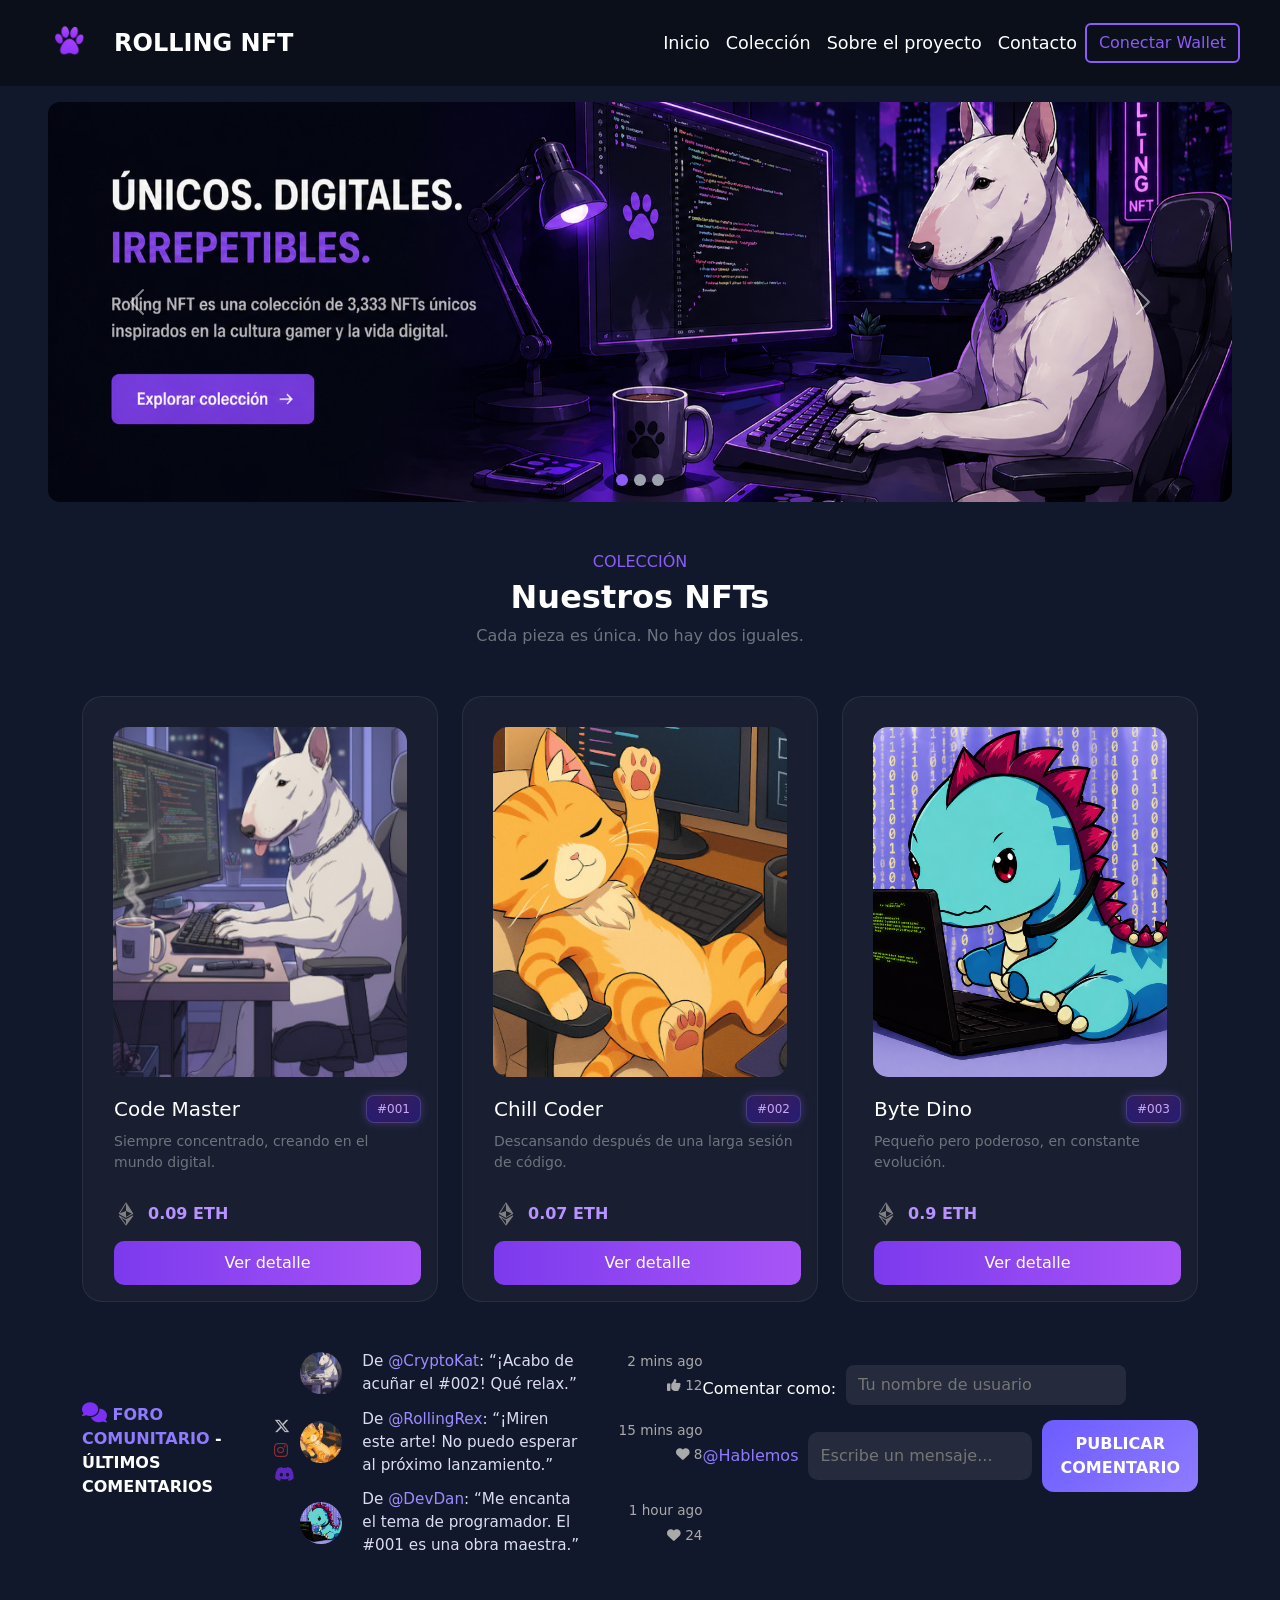
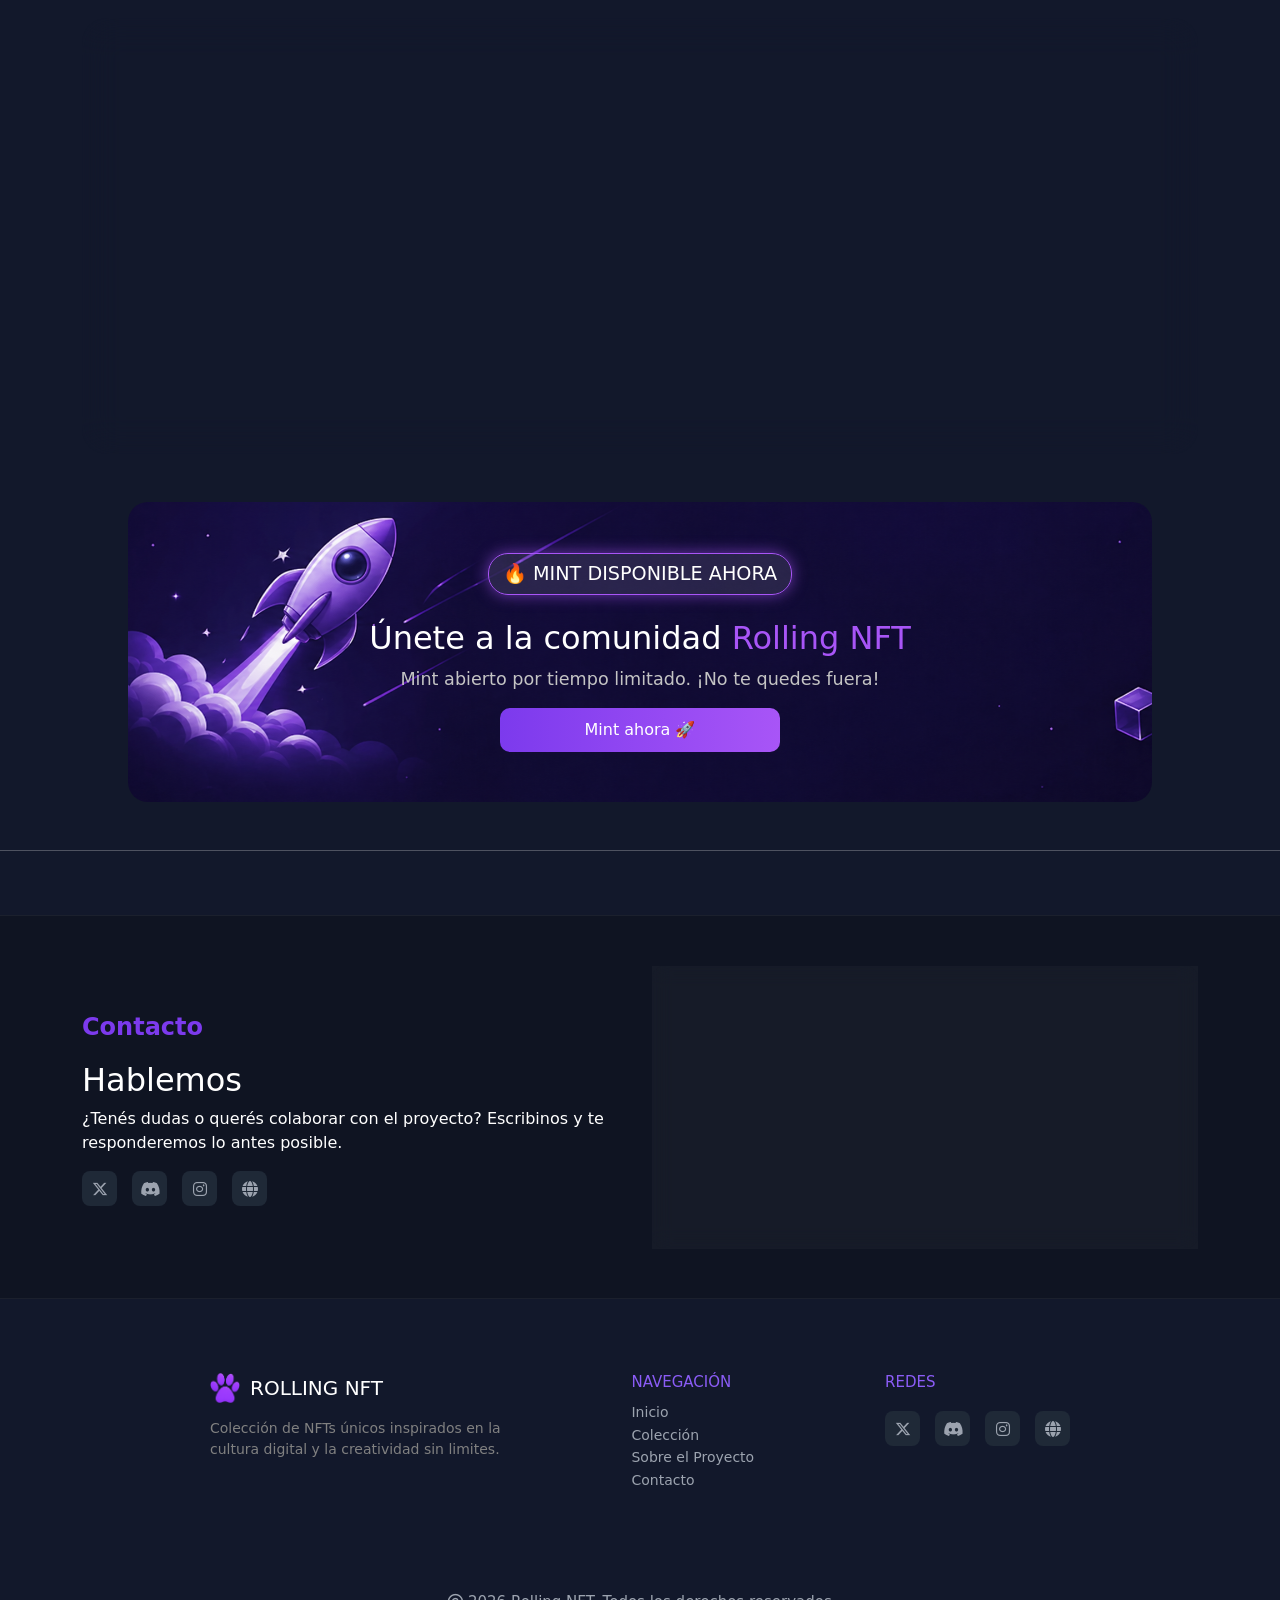
==== commit c8d5c440: "conflicto de merge resuelto" ====
--- a/index.html
+++ b/index.html
@@ -224,6 +224,138 @@
         </div>
       </div>
     </section>
+    <div class="container d-flex justify-content-center">
+      <div class="foroHeader">
+        <div class="foroTitulo">
+          <i class="icconMensaje fa-solid fa-comments"></i> <span>FORO COMUNITARIO</span> - ÚLTIMOS COMENTARIOS
+        </div>
+        <div class="foroIconos">
+          <span><i class="iTwitter fa-brands fa-x-twitter"></i></span>
+          <span><i class="iInsta fa-brands fa-instagram"></i></span>
+          <span><i class="iDisc fa-brands fa-discord"></i></span>
+        </div>
+      </div>
+      <div class="foroComentariosWrapper">
+        <div class="foroComentarios">
+
+          <div class="foroItem">
+            <img src="./assets/img/dog.jpg" class="foroAvatar">
+            <div class="foroTexto">
+              De <span>@CryptoKat</span>: “¡Acabo de acuñar el #002! Qué relax.”
+            </div>
+            <div class="foroMeta">
+              <span>2 mins ago</span>
+              <span><i class="fa-solid fa-thumbs-up"></i> 12</span>
+            </div>
+          </div>
+
+          <div class="foroItem">
+            <img src="./assets/img/cat.jpg" class="foroAvatar">
+            <div class="foroTexto">
+              De <span>@RollingRex</span>: “¡Miren este arte! No puedo esperar al próximo lanzamiento.”
+            </div>
+            <div class="foroMeta">
+              <span>15 mins ago</span>
+              <span><i class="fa-solid fa-heart"></i> 8</span>
+            </div>
+          </div>
+
+          <div class="foroItem">
+            <img src="./assets/img/dinoCards.png" class="foroAvatar">
+            <div class="foroTexto">
+              De <span>@DevDan</span>: “Me encanta el tema de programador. El #001 es una obra maestra.”
+            </div>
+            <div class="foroMeta">
+              <span>1 hour ago</span>
+              <span><i class="fa-solid fa-heart"></i> 24</span>
+            </div>
+          </div>
+          <div class="foroItem">
+            <img src="./assets/img/dog.jpg" class="foroAvatar">
+            <div class="foroTexto">
+              De <span>@CodeHunter</span>: “El diseño del NFT #002 está muy limpio, se nota que hay buen laburo detrás
+              del código.”
+            </div>
+            <div class="foroMeta">
+              <span>2 hours ago</span>
+              <span><i class="fa-solid fa-thumbs-up"></i> 18</span>
+            </div>
+          </div>
+
+          <div class="foroItem">
+            <img src="./assets/img/cat.jpg" class="foroAvatar">
+            <div class="foroTexto">
+              De <span>@PixelDev</span>: “La colección tiene una identidad muy marcada, eso suma muchísimo como
+              producto digital.”
+            </div>
+            <div class="foroMeta">
+              <span>3 hours ago</span>
+              <span><i class="fa-solid fa-heart"></i> 14</span>
+            </div>
+          </div>
+
+          <div class="foroItem">
+            <img src="./assets/img/dinoCards.png" class="foroAvatar">
+            <div class="foroTexto">
+              De <span>@StackMaster</span>: “Se nota que hay lógica de programación bien pensada en cada detalle del
+              #001.”
+            </div>
+            <div class="foroMeta">
+              <span>4 hours ago</span>
+              <span><i class="fa-solid fa-heart"></i> 29</span>
+            </div>
+          </div>
+
+          <div class="foroItem">
+            <img src="./assets/img/dog.jpg" class="foroAvatar">
+            <div class="foroTexto">
+              De <span>@NFTBuilder</span>: “Este tipo de proyectos mezcla arte y desarrollo, eso los hace mucho más
+              interesantes.”
+            </div>
+            <div class="foroMeta">
+              <span>6 hours ago</span>
+              <span><i class="fa-solid fa-thumbs-up"></i> 21</span>
+            </div>
+          </div>
+
+          <div class="foroItem">
+            <img src="./assets/img/cat.jpg" class="foroAvatar">
+            <div class="foroTexto">
+              De <span>@UXCoder</span>: “Muy buen equilibrio entre lo visual y la experiencia de usuario, se siente
+              profesional.”
+            </div>
+            <div class="foroMeta">
+              <span>8 hours ago</span>
+              <span><i class="fa-solid fa-heart"></i> 17</span>
+            </div>
+          </div>
+
+          <div class="foroItem">
+            <img src="./assets/img/dinoCards.png" class="foroAvatar">
+            <div class="foroTexto">
+              De <span>@FullStackNFT</span>: “El concepto del programador está muy bien llevado, conecta perfecto con
+              devs.”
+            </div>
+            <div class="foroMeta">
+              <span>10 hours ago</span>
+              <span><i class="fa-solid fa-heart"></i> 33</span>
+            </div>
+          </div>
+        </div>
+      </div>
+      <div class="foroForm">
+        <div class="foroMensajeRow">
+          <label>Comentar como:</label>
+          <input type="text" class="foroInputUsuario" placeholder="Tu nombre de usuario">
+        </div>
+        <div class="foroMensajeRow">
+          <span class="foroTag">@Hablemos</span>
+          <input type="text" class="foroInputMensaje" placeholder="Escribe un mensaje...">
+          <button class="foroBoton">PUBLICAR COMENTARIO</button>
+        </div>
+      </div>
+    </div>
+    </div>
     <section class="container d-flex justify-content-center my-5">
       <div class="foroCard">
         <div class="foroHeader">
@@ -238,6 +370,7 @@
         </div>
         <div class="foroComentariosWrapper">
           <div class="foroComentarios">
+
             <div class="foroItem">
               <img src="./assets/img/dog.jpg" class="foroAvatar">
               <div class="foroTexto">
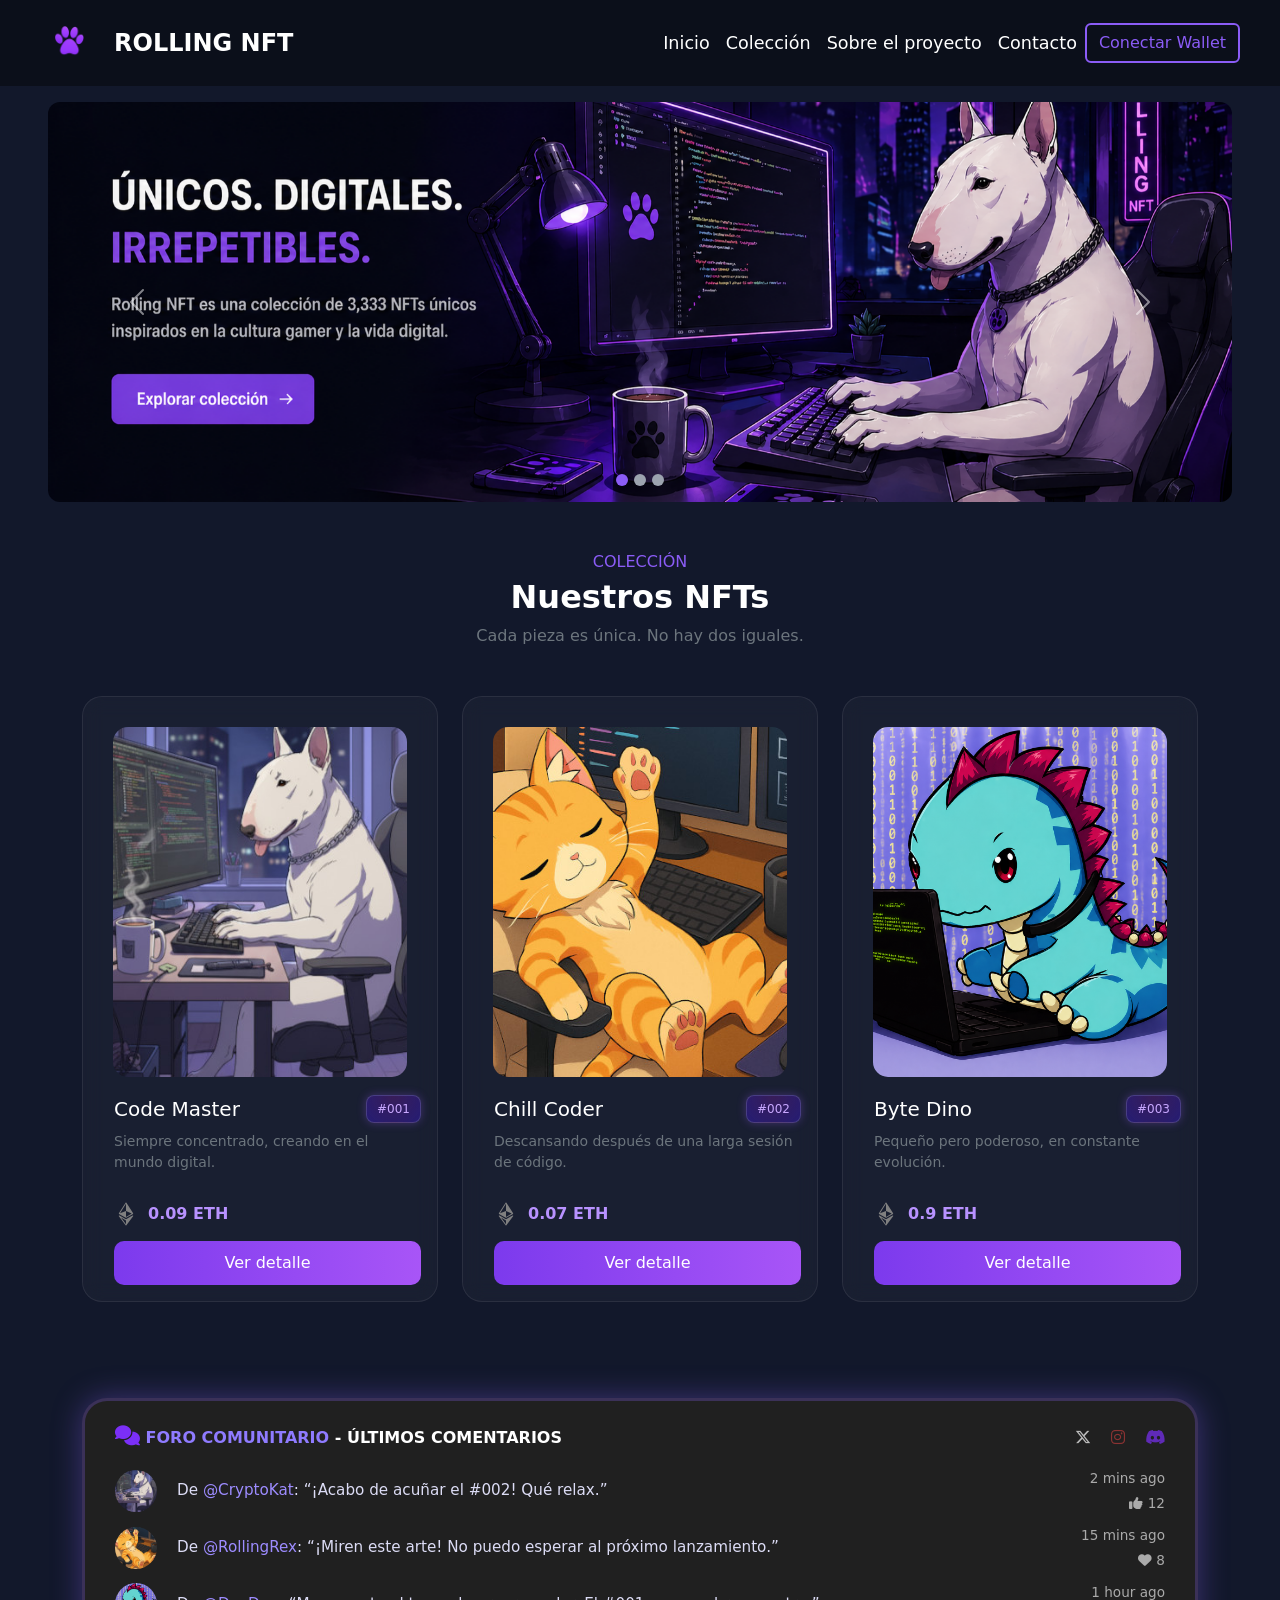
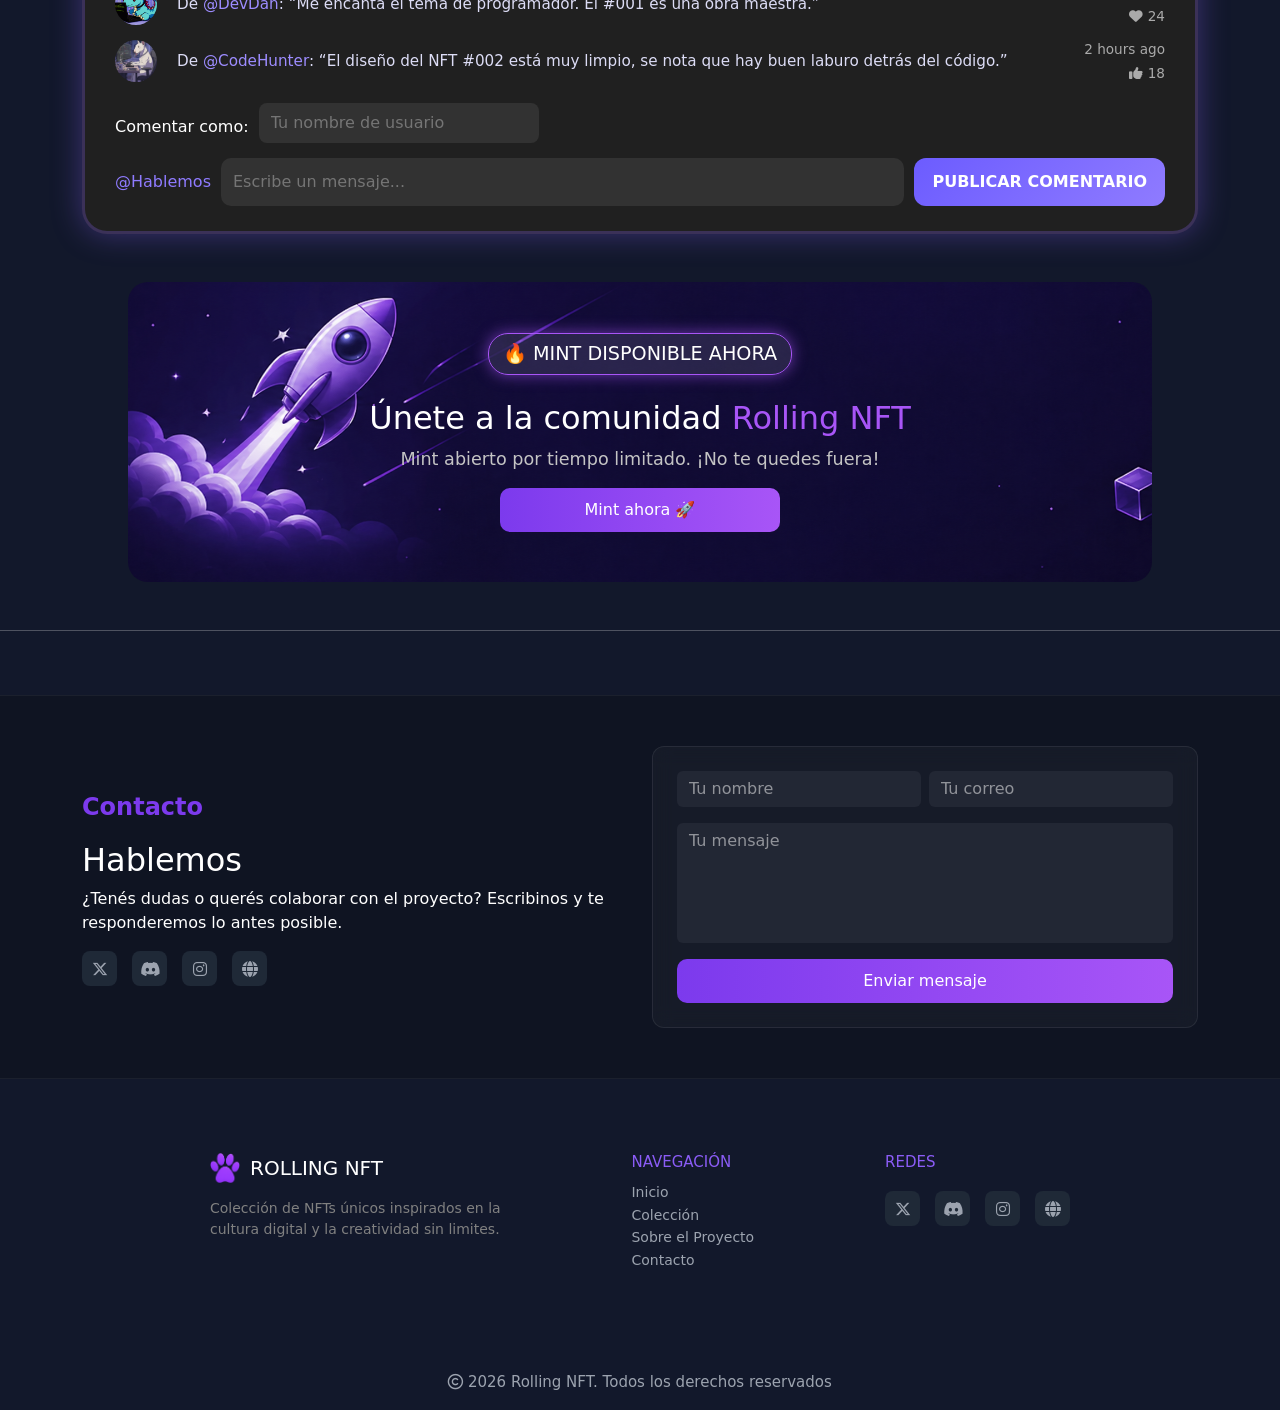
==== commit 8ffde9ec: "correccion" ====
--- a/index.html
+++ b/index.html
@@ -224,138 +224,6 @@
         </div>
       </div>
     </section>
-    <div class="container d-flex justify-content-center">
-      <div class="foroHeader">
-        <div class="foroTitulo">
-          <i class="icconMensaje fa-solid fa-comments"></i> <span>FORO COMUNITARIO</span> - ÚLTIMOS COMENTARIOS
-        </div>
-        <div class="foroIconos">
-          <span><i class="iTwitter fa-brands fa-x-twitter"></i></span>
-          <span><i class="iInsta fa-brands fa-instagram"></i></span>
-          <span><i class="iDisc fa-brands fa-discord"></i></span>
-        </div>
-      </div>
-      <div class="foroComentariosWrapper">
-        <div class="foroComentarios">
-
-          <div class="foroItem">
-            <img src="./assets/img/dog.jpg" class="foroAvatar">
-            <div class="foroTexto">
-              De <span>@CryptoKat</span>: “¡Acabo de acuñar el #002! Qué relax.”
-            </div>
-            <div class="foroMeta">
-              <span>2 mins ago</span>
-              <span><i class="fa-solid fa-thumbs-up"></i> 12</span>
-            </div>
-          </div>
-
-          <div class="foroItem">
-            <img src="./assets/img/cat.jpg" class="foroAvatar">
-            <div class="foroTexto">
-              De <span>@RollingRex</span>: “¡Miren este arte! No puedo esperar al próximo lanzamiento.”
-            </div>
-            <div class="foroMeta">
-              <span>15 mins ago</span>
-              <span><i class="fa-solid fa-heart"></i> 8</span>
-            </div>
-          </div>
-
-          <div class="foroItem">
-            <img src="./assets/img/dinoCards.png" class="foroAvatar">
-            <div class="foroTexto">
-              De <span>@DevDan</span>: “Me encanta el tema de programador. El #001 es una obra maestra.”
-            </div>
-            <div class="foroMeta">
-              <span>1 hour ago</span>
-              <span><i class="fa-solid fa-heart"></i> 24</span>
-            </div>
-          </div>
-          <div class="foroItem">
-            <img src="./assets/img/dog.jpg" class="foroAvatar">
-            <div class="foroTexto">
-              De <span>@CodeHunter</span>: “El diseño del NFT #002 está muy limpio, se nota que hay buen laburo detrás
-              del código.”
-            </div>
-            <div class="foroMeta">
-              <span>2 hours ago</span>
-              <span><i class="fa-solid fa-thumbs-up"></i> 18</span>
-            </div>
-          </div>
-
-          <div class="foroItem">
-            <img src="./assets/img/cat.jpg" class="foroAvatar">
-            <div class="foroTexto">
-              De <span>@PixelDev</span>: “La colección tiene una identidad muy marcada, eso suma muchísimo como
-              producto digital.”
-            </div>
-            <div class="foroMeta">
-              <span>3 hours ago</span>
-              <span><i class="fa-solid fa-heart"></i> 14</span>
-            </div>
-          </div>
-
-          <div class="foroItem">
-            <img src="./assets/img/dinoCards.png" class="foroAvatar">
-            <div class="foroTexto">
-              De <span>@StackMaster</span>: “Se nota que hay lógica de programación bien pensada en cada detalle del
-              #001.”
-            </div>
-            <div class="foroMeta">
-              <span>4 hours ago</span>
-              <span><i class="fa-solid fa-heart"></i> 29</span>
-            </div>
-          </div>
-
-          <div class="foroItem">
-            <img src="./assets/img/dog.jpg" class="foroAvatar">
-            <div class="foroTexto">
-              De <span>@NFTBuilder</span>: “Este tipo de proyectos mezcla arte y desarrollo, eso los hace mucho más
-              interesantes.”
-            </div>
-            <div class="foroMeta">
-              <span>6 hours ago</span>
-              <span><i class="fa-solid fa-thumbs-up"></i> 21</span>
-            </div>
-          </div>
-
-          <div class="foroItem">
-            <img src="./assets/img/cat.jpg" class="foroAvatar">
-            <div class="foroTexto">
-              De <span>@UXCoder</span>: “Muy buen equilibrio entre lo visual y la experiencia de usuario, se siente
-              profesional.”
-            </div>
-            <div class="foroMeta">
-              <span>8 hours ago</span>
-              <span><i class="fa-solid fa-heart"></i> 17</span>
-            </div>
-          </div>
-
-          <div class="foroItem">
-            <img src="./assets/img/dinoCards.png" class="foroAvatar">
-            <div class="foroTexto">
-              De <span>@FullStackNFT</span>: “El concepto del programador está muy bien llevado, conecta perfecto con
-              devs.”
-            </div>
-            <div class="foroMeta">
-              <span>10 hours ago</span>
-              <span><i class="fa-solid fa-heart"></i> 33</span>
-            </div>
-          </div>
-        </div>
-      </div>
-      <div class="foroForm">
-        <div class="foroMensajeRow">
-          <label>Comentar como:</label>
-          <input type="text" class="foroInputUsuario" placeholder="Tu nombre de usuario">
-        </div>
-        <div class="foroMensajeRow">
-          <span class="foroTag">@Hablemos</span>
-          <input type="text" class="foroInputMensaje" placeholder="Escribe un mensaje...">
-          <button class="foroBoton">PUBLICAR COMENTARIO</button>
-        </div>
-      </div>
-    </div>
-    </div>
     <section class="container d-flex justify-content-center my-5">
       <div class="foroCard">
         <div class="foroHeader">
@@ -370,7 +238,6 @@
         </div>
         <div class="foroComentariosWrapper">
           <div class="foroComentarios">
-
             <div class="foroItem">
               <img src="./assets/img/dog.jpg" class="foroAvatar">
               <div class="foroTexto">
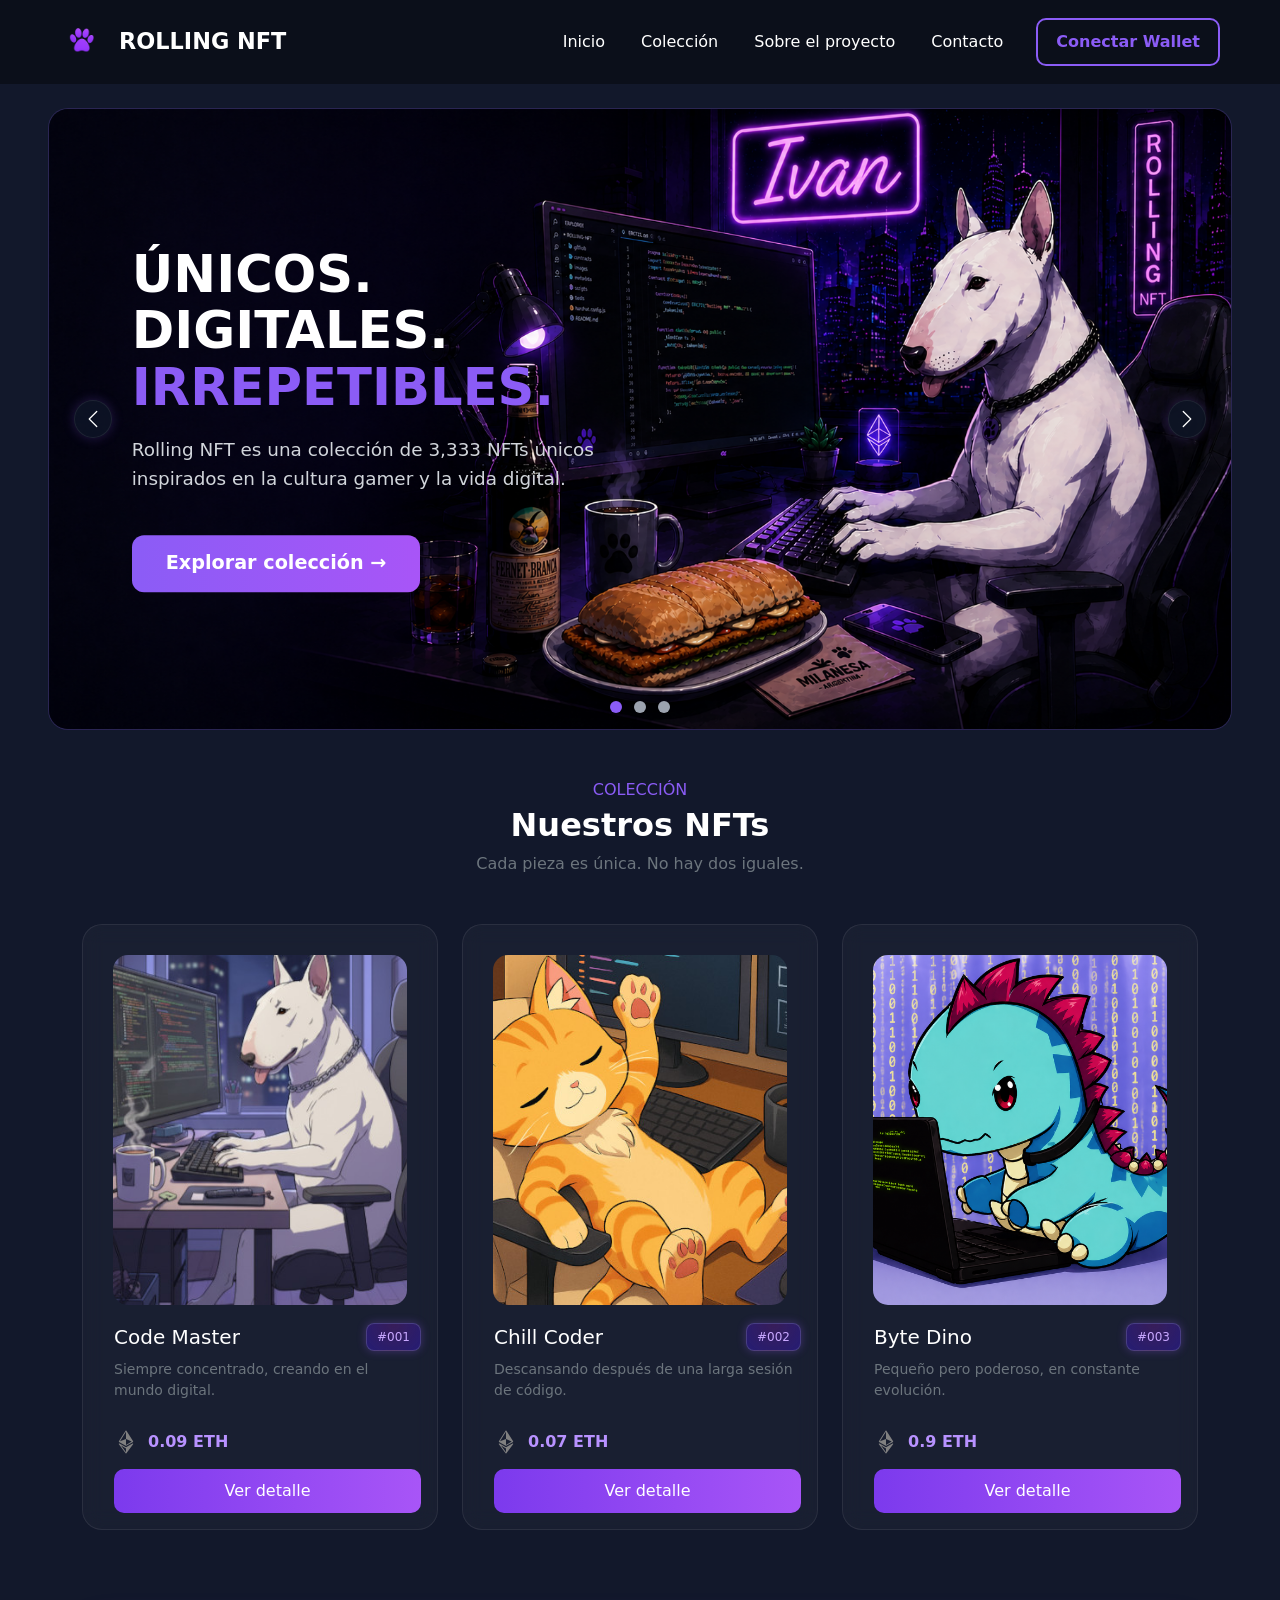
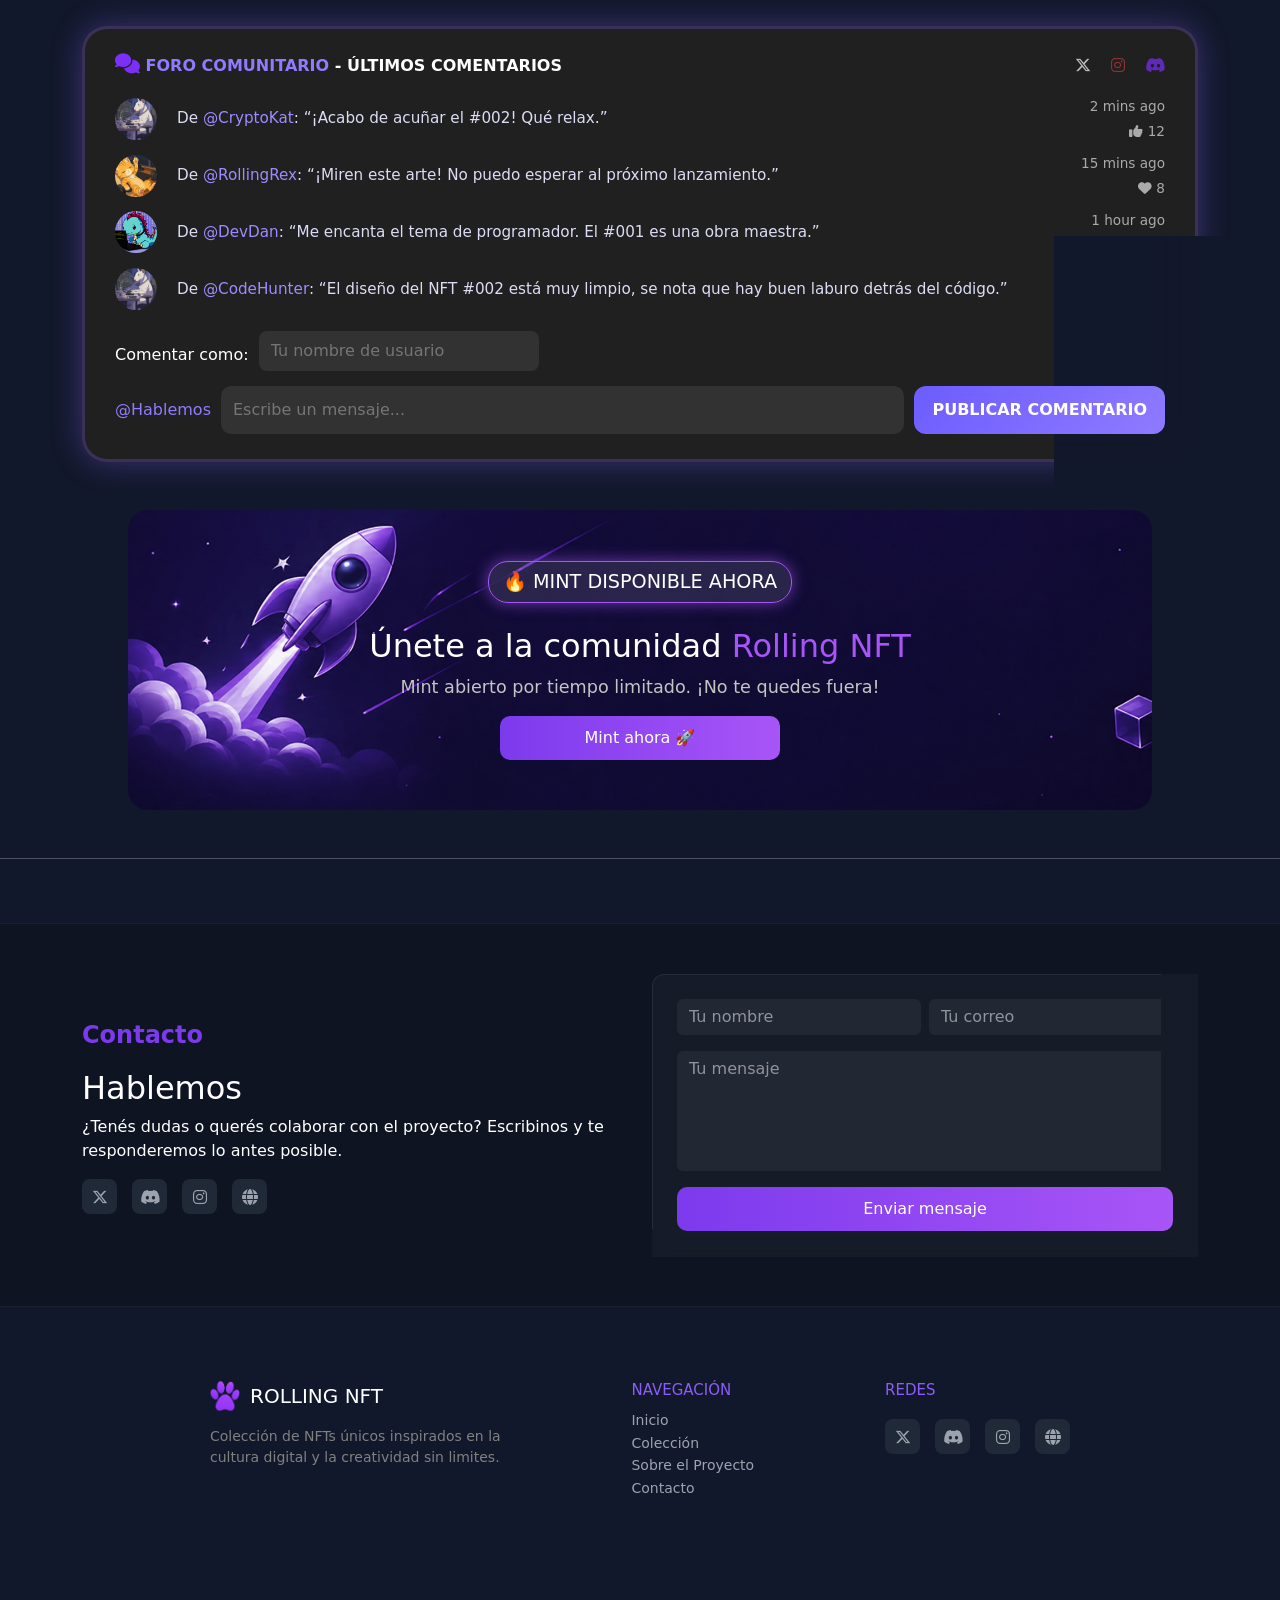
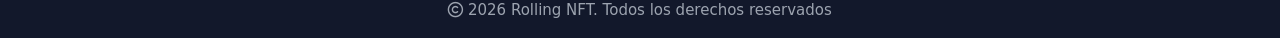
==== commit ce4182eb: "mejoras en navbar, carousel y nueva página 404, cambios realizados en la rama feature/navbar-carosue" ====
--- a/index.html
+++ b/index.html
@@ -103,42 +103,108 @@
         </div>
       </div>
     </div>
-    <div class="mx-5 mt-3 p-0" style="background-color: #12182b; border-radius: 12px; overflow: hidden">
-      <div id="carouselExampleCaptions" class="carousel slide">
-        <div class="carousel-indicators">
-          <button type="button" data-bs-target="#carouselExampleCaptions" data-bs-slide-to="0" class="active"
-            aria-current="true" aria-label="Slide 1"></button>
-          <button type="button" data-bs-target="#carouselExampleCaptions" data-bs-slide-to="1"
-            aria-label="Slide 2"></button>
-          <button type="button" data-bs-target="#carouselExampleCaptions" data-bs-slide-to="2"
-            aria-label="Slide 3"></button>
-        </div>
-        <div class="carousel-inner">
-          <div class="carousel-item active">
-            <img src="./assets/img/logo_carrouselNFT.png" class="d-block w-100" style="height: 400px; object-fit: cover"
-              alt="..." />
-          </div>
-          <div class="carousel-item">
-            <img src="./assets/img/logo_carrouselNFT.png" class="d-block w-100" style="height: 400px; object-fit: cover"
-              alt="..." />
-          </div>
-          <div class="carousel-item">
-            <img src="./assets/img/logo_carrouselNFT.png" class="d-block w-100" style="height: 400px; object-fit: cover"
-              alt="..." />
-          </div>
-        </div>
-        <button class="carousel-control-prev" type="button" data-bs-target="#carouselExampleCaptions"
-          data-bs-slide="prev">
-          <span class="carousel-control-prev-icon" aria-hidden="true"></span>
-          <span class="visually-hidden">Previous</span>
-        </button>
-        <button class="carousel-control-next" type="button" data-bs-target="#carouselExampleCaptions"
-          data-bs-slide="next">
-          <span class="carousel-control-next-icon" aria-hidden="true"></span>
-          <span class="visually-hidden">Next</span>
-        </button>
-      </div>
-    </div>
+      <div class="carousel-wrapper mx-5 mt-4">
+        <div
+          id="carouselExampleCaptions"
+          class="carousel slide"
+          data-bs-ride="carousel"
+        >
+          <div class="carousel-indicators">
+            <button
+              type="button"
+              data-bs-target="#carouselExampleCaptions"
+              data-bs-slide-to="0"
+              class="active"
+              aria-current="true"
+              aria-label="Slide 1"
+            ></button>
+            <button
+              type="button"
+              data-bs-target="#carouselExampleCaptions"
+              data-bs-slide-to="1"
+              aria-label="Slide 2"
+            ></button>
+            <button
+              type="button"
+              data-bs-target="#carouselExampleCaptions"
+              data-bs-slide-to="2"
+              aria-label="Slide 3"
+            ></button>
+          </div>
+          <div class="carousel-inner rounded-4">
+            <div class="carousel-item active">
+              <img
+                src="./assets/img/carousel1.png"
+                class="d-block w-100 carousel-img"
+                alt="carousel1"
+              />
+              <div class="carousel-caption-custom">
+                <h1>ÚNICOS. DIGITALES.</h1>
+                <h1 class="text-purple">IRREPETIBLES.</h1>
+                <p>
+                  Rolling NFT es una colección de 3,333 NFTs únicos inspirados
+                  en la cultura gamer y la vida digital.
+                </p>
+                <a href="./pages/error404.html">
+                  <button class="btn btn-purple">Explorar colección →</button>
+                </a>
+              </div>
+            </div>
+            <div class="carousel-item">
+              <img
+                src="./assets/img/carousel2.png"
+                class="d-block w-100 carousel-img"
+                alt="carousel2"
+              />
+              <div class="carousel-caption-custom">
+                <h1>ÚNICOS. DIGITALES.</h1>
+                <h1 class="text-purple">IRREPETIBLES.</h1>
+                <p>
+                  Rolling NFT es una colección de 3,333 NFTs únicos inspirados
+                  en la cultura gamer y la vida digital.
+                </p>
+                <a href="./pages/error404.html">
+                  <button class="btn btn-purple">Explorar colección →</button>
+                </a>
+              </div>
+            </div>
+            <div class="carousel-item">
+              <img
+                src="./assets/img/carousel3.png"
+                class="d-block w-100 carousel-img"
+                alt="carousel3"
+              />
+              <div class="carousel-caption-custom">
+                <h1>ÚNICOS. DIGITALES.</h1>
+                <h1 class="text-purple">IRREPETIBLES.</h1>
+                <p>
+                  Rolling NFT es una colección de 3,333 NFTs únicos inspirados
+                  en la cultura gamer y la vida digital.
+                </p>
+                <a href="./pages/error404.html">
+                  <button class="btn btn-purple">Explorar colección →</button>
+                </a>              
+              </div>
+            </div>
+          </div>
+          <button
+            class="carousel-control-prev"
+            type="button"
+            data-bs-target="#carouselExampleCaptions"
+            data-bs-slide="prev"
+          >
+            <span class="carousel-control-prev-icon"></span>
+          </button>
+          <button
+            class="carousel-control-next"
+            type="button"
+            data-bs-target="#carouselExampleCaptions"
+            data-bs-slide="next"
+          >
+            <span class="carousel-control-next-icon"></span>
+          </button>
+        </div>
+      </div>
     <section class="container py-5 text-center">
       <p class="txtColect text-uppercase mb-1">Colección</p>
       <h2 class="fw-bold">Nuestros NFTs</h2>
@@ -147,7 +213,7 @@
         <div class="col-md-4">
           <div class="nft-card">
             <div class="img-container">
-              <img src="./assets/img/dog.jpg" alt="">
+              <img src="./assets/img/dog.jpg" alt="imgDog">
             </div>
             <div class="txtCards p-3 text-start">
               <div class="d-flex justify-content-between align-items-center mb-2">
@@ -166,14 +232,14 @@
                 </svg>
                 <p class="eth">0.09 ETH</p>
               </div>
-              <a href="#" class="btn btn-gradient w-100">Ver detalle</a>
+              <a href="./pages/error404.html" class="btn btn-gradient w-100">Ver detalle</a>
             </div>
           </div>
         </div>
         <div class="col-md-4">
           <div class="nft-card">
             <div class="img-container">
-              <img src="./assets/img/cat.jpg" alt="">
+              <img src="./assets/img/cat.jpg" alt="imgCat">
             </div>
             <div class="txtCards p-3 text-start">
               <div class="d-flex justify-content-between align-items-center mb-2">
@@ -192,14 +258,14 @@
                 </svg>
                 <p class="eth">0.07 ETH</p>
               </div>
-              <a href="#" class="btn btn-gradient w-100">Ver detalle</a>
+              <a href="./pages/error404.html" class="btn btn-gradient w-100">Ver detalle</a>
             </div>
           </div>
         </div>
         <div class="col-md-4">
           <div class="nft-card">
             <div class="img-container">
-              <img src="./assets/img/dinoCards.png" alt="">
+              <img src="./assets/img/dinoCards.png" alt="imgDino">
             </div>
             <div class="txtCards p-3 text-start">
               <div class="d-flex justify-content-between align-items-center mb-2">
@@ -218,7 +284,7 @@
                 </svg>
                 <p class="eth">0.9 ETH</p>
               </div>
-              <a href="#" class="btn btn-gradient w-100">Ver detalle</a>
+              <a href="./pages/error404.html" class="btn btn-gradient w-100">Ver detalle</a>
             </div>
           </div>
         </div>
@@ -239,7 +305,7 @@
         <div class="foroComentariosWrapper">
           <div class="foroComentarios">
             <div class="foroItem">
-              <img src="./assets/img/dog.jpg" class="foroAvatar">
+              <img src="./assets/img/dog.jpg" alt="imgDog" class="foroAvatar">
               <div class="foroTexto">
                 De <span>@CryptoKat</span>: “¡Acabo de acuñar el #002! Qué relax.”
               </div>
@@ -248,9 +314,8 @@
                 <span><i class="fa-solid fa-thumbs-up"></i> 12</span>
               </div>
             </div>
-
-            <div class="foroItem">
-              <img src="./assets/img/cat.jpg" class="foroAvatar">
+            <div class="foroItem">
+              <img src="./assets/img/cat.jpg" alt="imgCat" class="foroAvatar">
               <div class="foroTexto">
                 De <span>@RollingRex</span>: “¡Miren este arte! No puedo esperar al próximo lanzamiento.”
               </div>
@@ -261,7 +326,7 @@
             </div>
 
             <div class="foroItem">
-              <img src="./assets/img/dinoCards.png" class="foroAvatar">
+              <img src="./assets/img/dinoCards.png" alt="imgDino" class="foroAvatar">
               <div class="foroTexto">
                 De <span>@DevDan</span>: “Me encanta el tema de programador. El #001 es una obra maestra.”
               </div>
@@ -271,7 +336,7 @@
               </div>
             </div>
             <div class="foroItem">
-              <img src="./assets/img/dog.jpg" class="foroAvatar">
+              <img src="./assets/img/dog.jpg" alt="imgDog" class="foroAvatar">
               <div class="foroTexto">
                 De <span>@CodeHunter</span>: “El diseño del NFT #002 está muy limpio, se nota que hay buen laburo detrás
                 del código.”
@@ -282,7 +347,7 @@
               </div>
             </div>
             <div class="foroItem">
-              <img src="./assets/img/cat.jpg" class="foroAvatar">
+              <img src="./assets/img/cat.jpg" alt="imgCat" class="foroAvatar">
               <div class="foroTexto">
                 De <span>@PixelDev</span>: “La colección tiene una identidad muy marcada, eso suma muchísimo como
                 producto digital.”
@@ -294,7 +359,7 @@
             </div>
 
             <div class="foroItem">
-              <img src="./assets/img/dinoCards.png" class="foroAvatar">
+              <img src="./assets/img/dinoCards.png" alt="imgDino" class="foroAvatar">
               <div class="foroTexto">
                 De <span>@StackMaster</span>: “Se nota que hay lógica de programación bien pensada en cada detalle del
                 #001.”
@@ -306,7 +371,7 @@
             </div>
 
             <div class="foroItem">
-              <img src="./assets/img/dog.jpg" class="foroAvatar">
+              <img src="./assets/img/dog.jpg" alt="imgDog" class="foroAvatar">
               <div class="foroTexto">
                 De <span>@NFTBuilder</span>: “Este tipo de proyectos mezcla arte y desarrollo, eso los hace mucho más
                 interesantes.”
@@ -318,7 +383,7 @@
             </div>
 
             <div class="foroItem">
-              <img src="./assets/img/cat.jpg" class="foroAvatar">
+              <img src="./assets/img/cat.jpg" alt="imgCat" class="foroAvatar">
               <div class="foroTexto">
                 De <span>@UXCoder</span>: “Muy buen equilibrio entre lo visual y la experiencia de usuario, se siente
                 profesional.”
@@ -330,7 +395,7 @@
             </div>
 
             <div class="foroItem">
-              <img src="./assets/img/dinoCards.png" class="foroAvatar">
+              <img src="./assets/img/dinoCards.png" alt="imgDino" class="foroAvatar">
               <div class="foroTexto">
                 De <span>@FullStackNFT</span>: “El concepto del programador está muy bien llevado, conecta perfecto con
                 devs.”
@@ -365,9 +430,11 @@
           <p class="subtitle">
             Mint abierto por tiempo limitado. ¡No te quedes fuera!
           </p>
-          <button class="btn btn-mint">
+          <a href="./pages/error404.html">
+            <button class="btn btn-mint">
             Mint ahora 🚀
           </button>
+          </a>
         </div>
       </div>
     </div>
--- a/css/style.css
+++ b/css/style.css
@@ -1,53 +1,393 @@
-header .container {
-  display: flex;
-  justify-content: space-between;
-  align-items: center;
-  padding: 20px 0;
+body {
+  cursor: url("/assets/img/CursorFinal.png"), auto;
+}
+
+input,
+textarea,
+[contenteditable="true"] {
+  cursor: url("/assets/img/CursorTypeFinal.png"), text;
+}
+
+a,
+button,
+.clickable {
+  cursor: url("/assets/img/CursorManoFinal.png"), pointer;
+}
+button,
+.btn,
+.nav-link,
+.dropdown-item,
+.accordion-button,
+.carousel-control-prev,
+.carousel-control-next {
+  cursor: url("/assets/img/CursorManoFinal.png"), pointer !important;
+}
+
+.navbar {
+  padding: 12px 20px;
 }
 
 .navbar-brand {
-  font-size: 1.5rem;
-  font-weight: bold;
-  color: white;
+  font-size: 1.4rem;
+  font-weight: 700;
+  color: white !important;
 }
 
 .navbar-brand:hover {
-  color: #8b5cf6;
-  color: #8b5cf6;
-}
-
-.nav-link {
-  color: white;
-  font-size: 1.1rem;
-}
-
-.nav-link:hover {
-  color: #8b5cf6;
-  color: #8b5cf6;
-}
-
-.nav-item {
-  color: white;
-  font-size: 1.1rem;
-}
-
-.nav-item:hover {
-  color: #8b5cf6;
-  color: #8b5cf6;
+  color: white !important;
+}
+
+.navbar-brand img {
+  width: 75px !important;
+  height: auto !important;
+}
+
+.navbar-nav .nav-link {
+  position: relative;
+  margin: 0 10px;
+  font-size: 1rem;
+  font-weight: 500;
+  color: white !important;
+  transition: color 0.3s ease;
+}
+
+.navbar-nav .nav-link:hover {
+  color: #8B5CF6 !important;
+}
+
+.navbar .btn {
+  padding: 10px 18px;
+  border-radius: 10px;
+  font-weight: 600;
+  margin-left: 15px;
+}
+
+.navbar-toggler {
+  border: 1px solid rgba(139, 92, 246, 0.4);
+  padding: 6px 10px;
+  border-radius: 10px;
+}
+
+.navbar-toggler:focus {
+  box-shadow: none;
+}
+
+.navbar-toggler-icon {
+  filter: invert(1);
+}
+
+@media (max-width: 991px) {
+  .navbar-collapse {
+    margin-top: 15px;
+    padding: 20px;
+    background-color: rgba(11, 15, 26, 0.98);
+    border-radius: 14px;
+    border: 1px solid rgba(139, 92, 246, 0.15);
+  }
+
+  .navbar-nav {
+    text-align: center;
+  }
+
+  .navbar-nav .nav-item {
+    margin: 10px 0;
+  }
+
+  .navbar-nav .nav-link {
+    color: white !important;
+  }
+
+  .navbar .btn {
+    display: block;
+    width: 100%;
+    margin: 15px 0 0 0;
+  }
+
+  .navbar-brand {
+    font-size: 1.2rem;
+  }
+
+  .navbar-brand img {
+    width: 65px !important;
+  }
+}
+
+@media (max-width: 768px) {
+  .navbar {
+    padding: 10px 15px;
+  }
+
+  .navbar-brand {
+    font-size: 1rem;
+  }
+
+  .navbar-brand img {
+    width: 58px !important;
+  }
+}
+
+@media (max-width: 480px) {
+  .navbar-brand {
+    font-size: 0.9rem;
+  }
+
+  .navbar-brand img {
+    width: 50px !important;
+  }
+
+  .navbar .btn {
+    font-size: 0.9rem;
+    padding: 8px 14px;
+  }
+}
+
+@media (max-width: 320px) {
+  .navbar {
+    padding: 8px 10px;
+  }
+
+  .navbar-brand {
+    font-size: 0.75rem;
+    color: white !important;
+  }
+
+  .navbar-brand img {
+    width: 40px !important;
+    height: auto !important;
+  }
+
+  .navbar-toggler {
+    padding: 3px 6px;
+  }
+
+  .navbar-toggler-icon {
+    width: 0.9em;
+    height: 0.9em;
+  }
+
+  .navbar-collapse {
+    margin-top: 10px;
+    padding: 12px;
+    background-color: rgba(11, 15, 26, 0.98);
+    border-radius: 12px;
+  }
+
+  .navbar-nav .nav-link {
+    font-size: 0.8rem;
+    margin: 7px 0;
+    color: white !important;
+  }
+
+  .navbar .btn {
+    width: 100%;
+    font-size: 0.75rem;
+    padding: 7px 10px;
+    margin-top: 10px;
+  }
+}
+
+.carousel-wrapper {
+  border-radius: 20px;
+  overflow: hidden;
+  border: 1px solid rgba(139, 92, 246, 0.2);
+  background-color: #12182b;
+}
+
+.carousel-img {
+  height: 620px;
+  object-fit: cover;
+}
+
+.carousel-caption-custom {
+  position: absolute;
+  top: 50%;
+  left: 7%;
+  transform: translateY(-50%);
+  max-width: 500px;
+  text-align: left;
+  z-index: 5;
+}
+
+.carousel-caption-custom h1 {
+  font-size: 4rem;
+  font-weight: 800;
+  color: white;
+  line-height: 1.1;
+  margin: 0;
+}
+
+.text-purple {
+  color: #8B5CF6 !important;
+}
+
+.carousel-caption-custom p {
+  margin-top: 25px;
+  font-size: 1.4rem;
+  color: #d1d5db;
+  line-height: 1.6;
+}
+
+.btn-purple {
+  margin-top: 25px;
+  background: linear-gradient(90deg, #8B5CF6, #A855F7);
+  color: white;
+  border: none;
+  padding: 14px 34px;
+  font-size: 1.2rem;
+  font-weight: 600;
+  border-radius: 12px;
+  transition: 0.3s ease;
+}
+
+.btn-purple:hover {
+  transform: translateY(-2px);
+  box-shadow: 0 0 20px rgba(139, 92, 246, 0.5);
 }
 
 .carousel-indicators [data-bs-target] {
   width: 12px;
   height: 12px;
   border-radius: 50%;
-  background-color: #9ca3af;
-  background-color: #9ca3af;
+  background-color: #9CA3AF;
   border: none;
   opacity: 1;
+  margin: 0 6px;
 }
 
 .carousel-indicators .active {
-  background-color: #8b5cf6;
+  background-color: #8B5CF6;
+}
+
+.carousel-control-prev,
+.carousel-control-next {
+  width: 6%;
+}
+
+.carousel-control-prev-icon,
+.carousel-control-next-icon {
+  background-color: rgba(15, 23, 42, 0.7);
+  border-radius: 50%;
+  padding: 25px;
+}
+
+@media (max-width: 992px) {
+  .carousel-img {
+    height: 500px;
+  }
+
+  .carousel-caption-custom {
+    max-width: 80%;
+    left: 8%;
+  }
+
+  .carousel-caption-custom h1 {
+    font-size: 2.5rem;
+  }
+
+  .carousel-caption-custom p {
+    font-size: 1rem;
+  }
+}
+
+@media (max-width: 768px) {
+  .carousel-img {
+    height: 400px;
+  }
+
+  .carousel-caption-custom h1 {
+    font-size: 2rem;
+  }
+
+  .carousel-caption-custom p {
+    display: none;
+  }
+
+  .btn-purple {
+    padding: 10px 20px;
+    font-size: 1rem;
+  }
+}
+
+.carousel-caption-custom h1 {
+  font-size: 3.2rem;
+  font-weight: 800;
+  color: white;
+  line-height: 1.1;
+  margin: 0;
+}
+
+.carousel-caption-custom p {
+  margin-top: 20px;
+  font-size: 1.15rem;
+  color: #d1d5db;
+  line-height: 1.6;
+}
+
+@media (max-width: 992px) {
+  .carousel-caption-custom h1 {
+    font-size: 2.2rem;
+  }
+
+  .carousel-caption-custom p {
+    font-size: 0.95rem;
+  }
+}
+
+@media (max-width: 768px) {
+  .carousel-caption-custom h1 {
+    font-size: 1.7rem;
+  }
+}
+
+.carousel-control-prev,
+.carousel-control-next {
+  width: auto;
+  opacity: 1;
+}
+
+.carousel-control-prev {
+  left: 25px;
+}
+
+.carousel-control-next {
+  right: 25px;
+}
+
+.carousel-control-prev-icon,
+.carousel-control-next-icon {
+  width: 22px;
+  height: 22px;
+  padding: 18px;
+  background-size: 55%;
+  background-color: rgba(15, 23, 42, 0.75);
+  border: 1px solid rgba(255, 255, 255, 0.08);
+  border-radius: 50%;
+  box-shadow: 0 0 12px rgba(139, 92, 246, 0.25);
+  transition: all 0.3s ease;
+}
+
+.carousel-control-prev:hover .carousel-control-prev-icon,
+.carousel-control-next:hover .carousel-control-next-icon {
+  background-color: rgba(139, 92, 246, 0.9);
+  transform: scale(1.08);
+  box-shadow: 0 0 18px rgba(139, 92, 246, 0.5);
+}
+
+@media (max-width: 768px) {
+  .carousel-control-prev-icon,
+  .carousel-control-next-icon {
+    width: 18px;
+    height: 18px;
+    padding: 14px;
+  }
+
+  .carousel-control-prev {
+    left: 12px;
+  }
+
+  .carousel-control-next {
+    right: 12px;
+  }
 }
 
 .fondoGeneral {
@@ -610,3 +950,60 @@
     padding: 20px;
   }
 }
+
+.error-404-container {
+  position: relative;
+  width: 100%;
+  padding: 40px 20px;
+  display: flex;
+  justify-content: center;
+}
+
+.error-bg {
+  width: 100%;
+  max-width: 700px;
+  height: auto;
+  object-fit: contain;
+  border-radius: 20px;
+}
+
+.error-overlay {
+  position: absolute;
+  top: 8%;
+  left: 50%;
+  transform: translateX(-50%);
+
+  text-align: center;
+  color: white;
+  max-width: 600px;
+  padding: 20px;
+}
+
+.error-overlay h1 {
+  font-size: 1.8rem;
+  font-weight: 700;
+  color: #a78bfa;
+  margin-bottom: 20px;
+}
+
+.error-overlay p {
+  font-size: 0.95rem;
+  color: #e0e7ff;
+  margin-bottom: 30px;
+}
+
+.btn-volver {
+  display: inline-block;
+  background: linear-gradient(135deg, #8b5cf6, #6366f1);
+  color: white;
+  padding: 8px 18px;
+  font-size: 0.9rem;
+  border-radius: 10px;
+  text-decoration: none;
+  transition: 0.3s ease;
+}
+
+.btn-volver:hover {
+  transform: scale(1.05);
+  box-shadow: 0 0 20px #8b5cf6;
+}
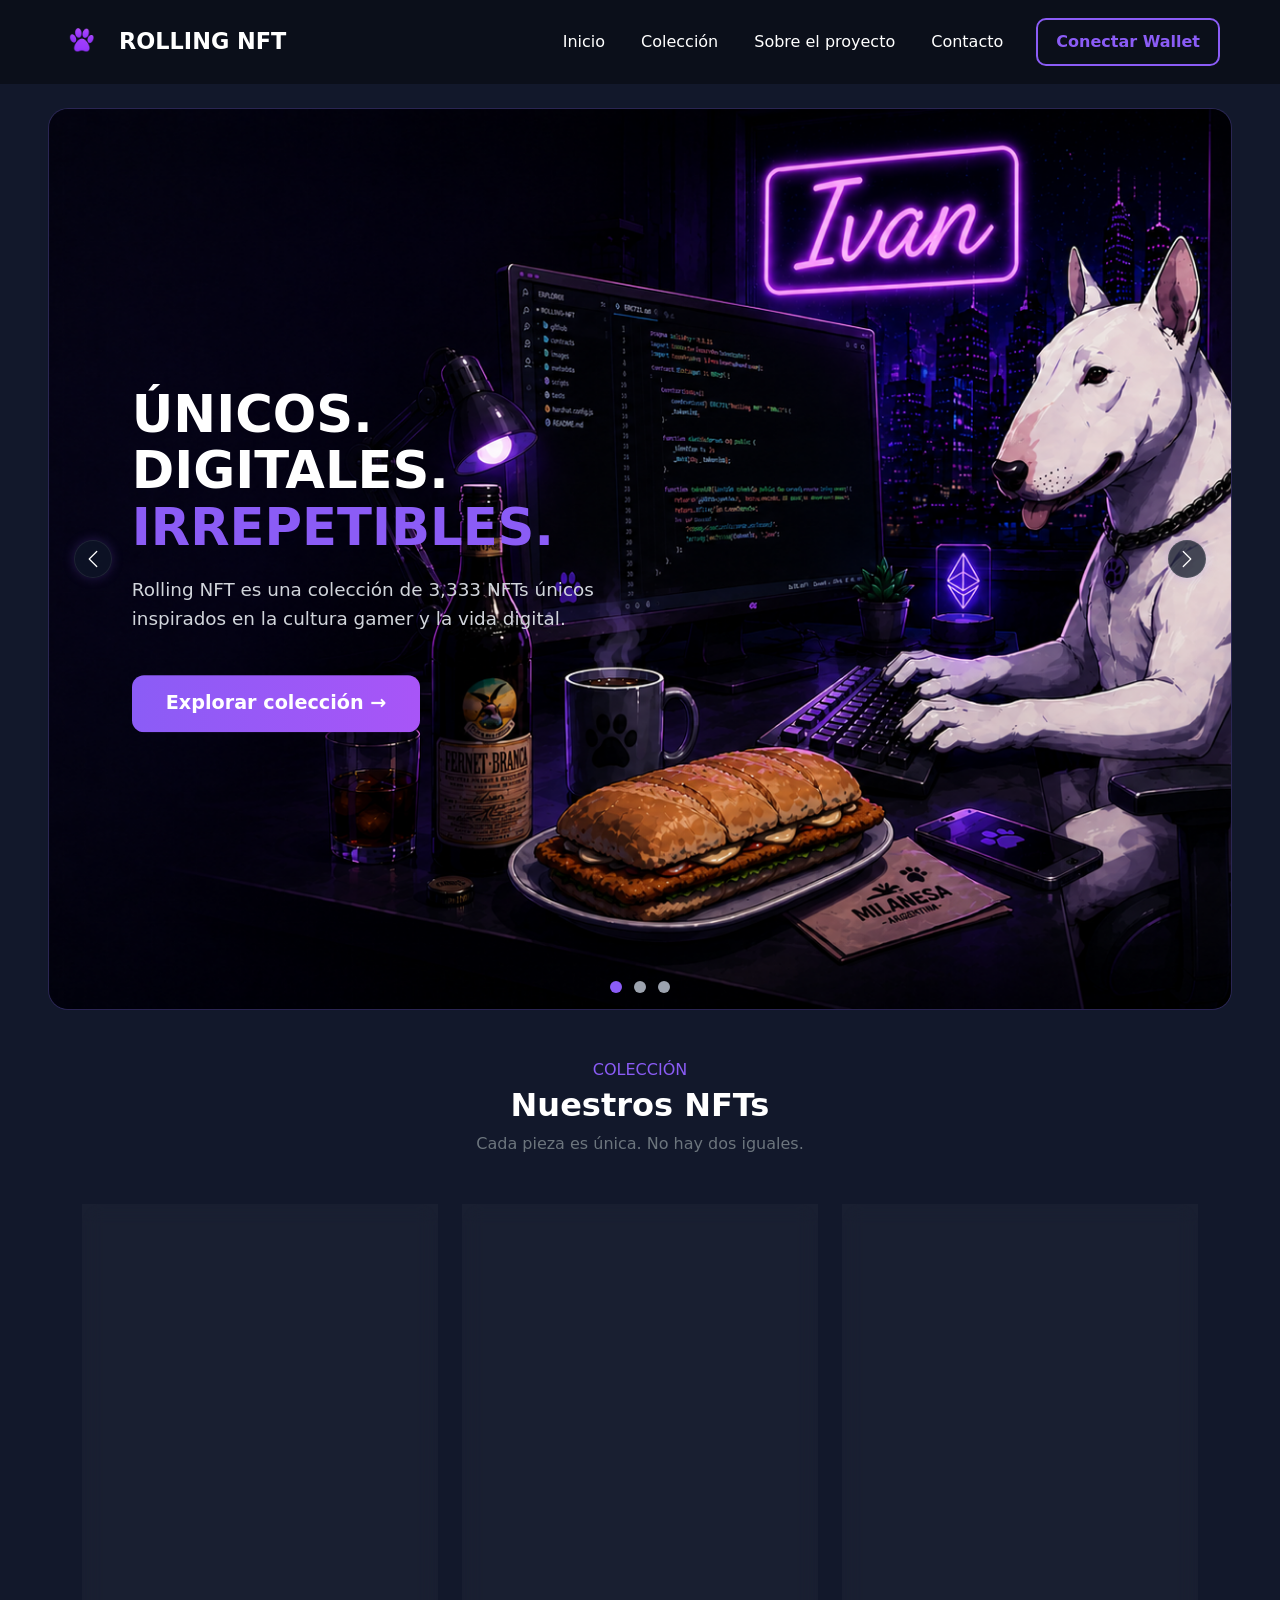
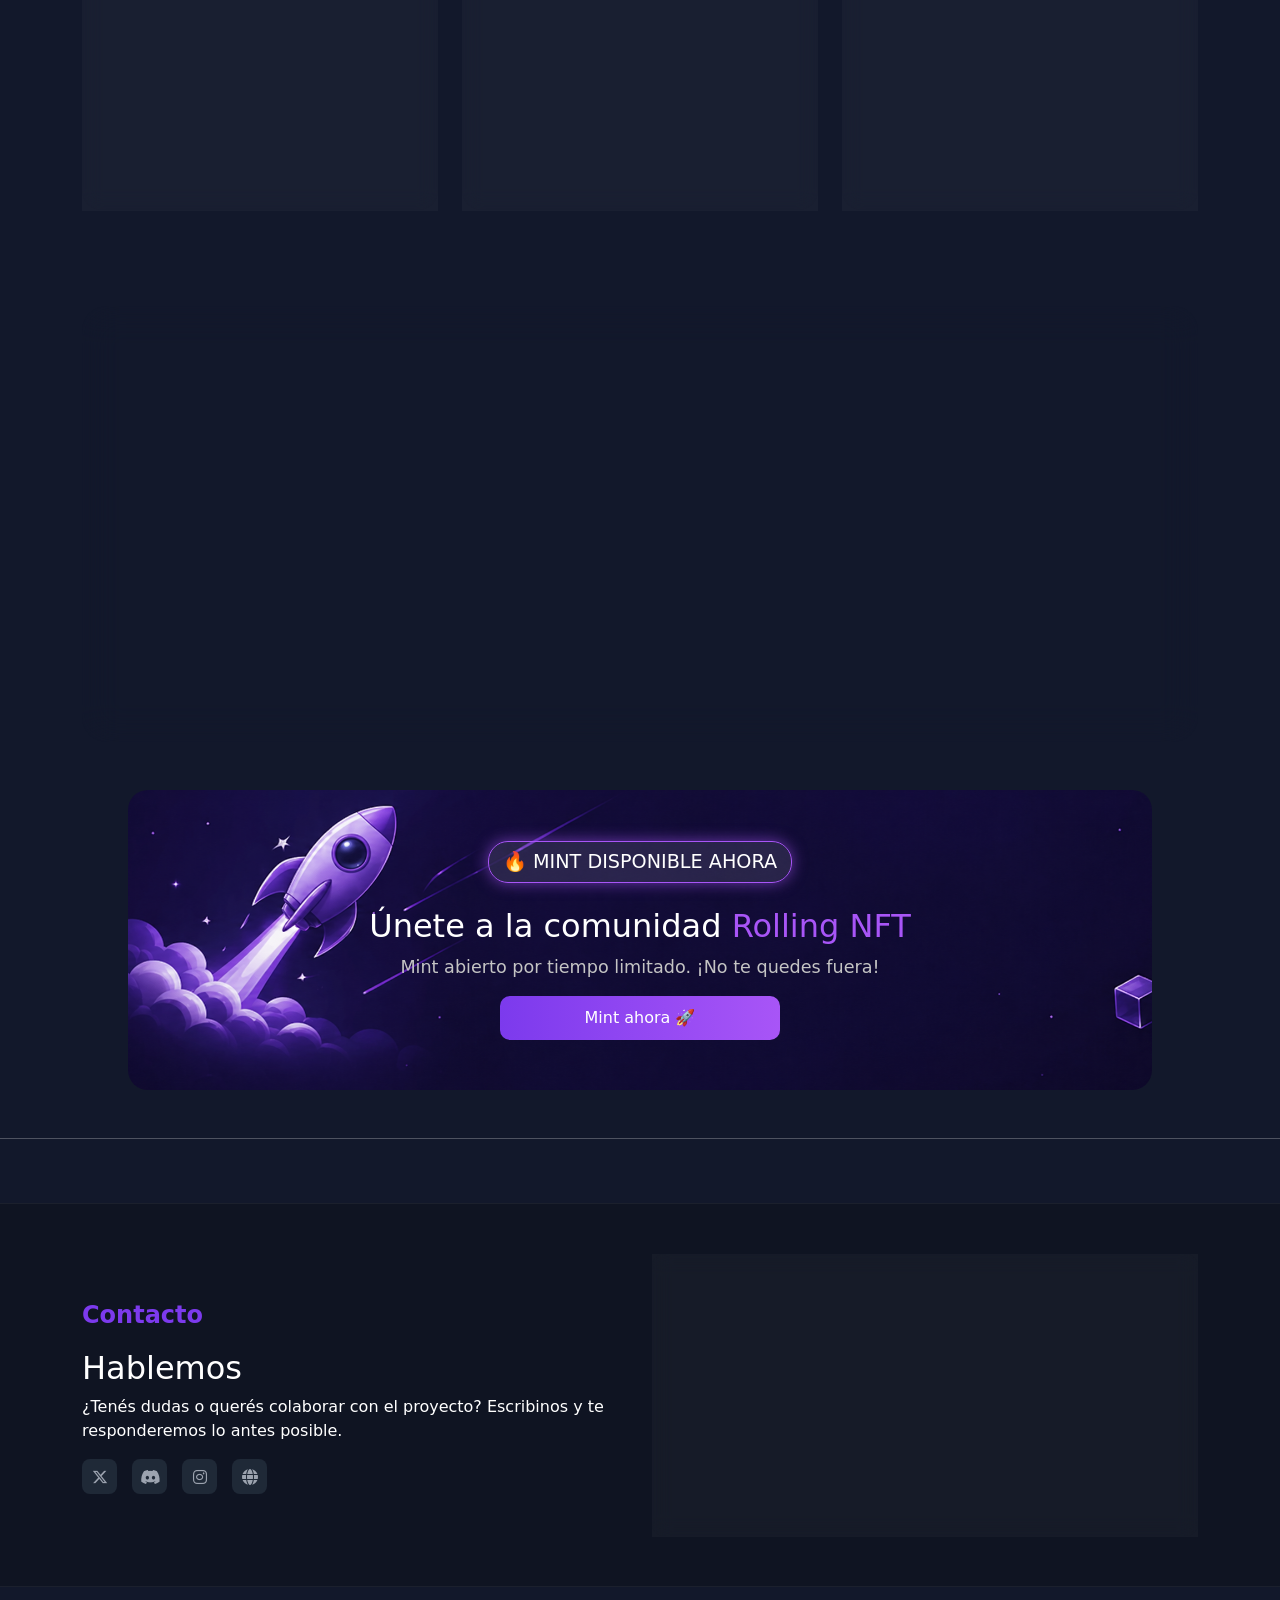
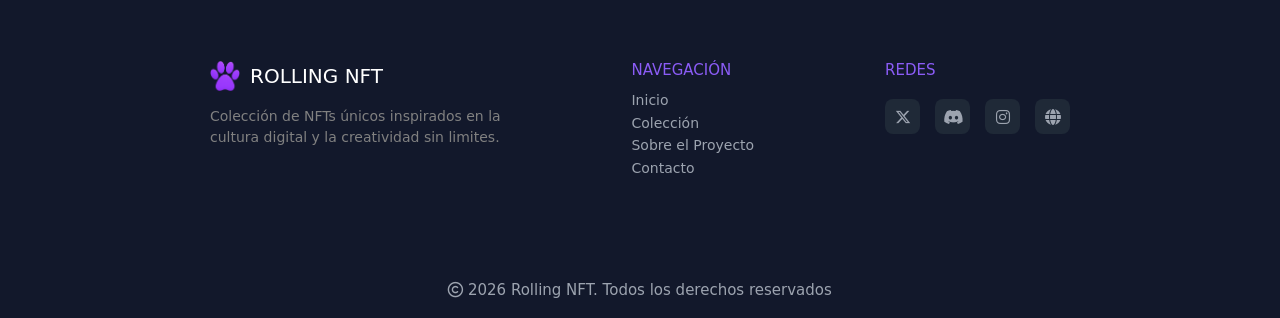
==== commit 4a451e13: "actualizacion de estilos en los botones y edicion en los textos del carousel, los cambios fueron rea" ====
--- a/index.html
+++ b/index.html
@@ -31,13 +31,13 @@
               <a class="nav-link" aria-current="page" href="./index.html">Inicio</a>
             </li>
             <li class="nav-item">
-              <a class="nav-link" href="./index.html">Colección</a>
+              <a class="nav-link" href="./pages/error404.html">Colección</a>
             </li>
             <li class="nav-item">
-              <a class="nav-link" href="./index.html">Sobre el proyecto</a>
+              <a class="nav-link" href="./pages/error404.html">Sobre el proyecto</a>
             </li>
             <li class="nav-item">
-              <a class="nav-link" href="./index.html">Contacto</a>
+              <a class="nav-link" href="./pages/error404.html">Contacto</a>
             </li>
           </ul>
           <button type="button" class="btn" data-bs-toggle="modal" data-bs-target="#loginModal" style="
@@ -116,7 +116,7 @@
               data-bs-slide-to="0"
               class="active"
               aria-current="true"
-              aria-label="Slide 1"
+              aria-label="Slide 1"`
             ></button>
             <button
               type="button"
@@ -157,14 +157,13 @@
                 alt="carousel2"
               />
               <div class="carousel-caption-custom">
-                <h1>ÚNICOS. DIGITALES.</h1>
-                <h1 class="text-purple">IRREPETIBLES.</h1>
+                <h1>RAROS. LIMITADOS.</h1>
+                <h1 class="text-purple">LEGENDARIOS.</h1>
                 <p>
-                  Rolling NFT es una colección de 3,333 NFTs únicos inspirados
-                  en la cultura gamer y la vida digital.
+                  Rolling NFT es una comunidad de 3,333 coleccionistas digitales que apuestan por el arte generativo, la cultura crypto y el futuro de la propiedad en la blockchain.
                 </p>
                 <a href="./pages/error404.html">
-                  <button class="btn btn-purple">Explorar colección →</button>
+                  <button class="btn btn-purple">Ver colección completa  →</button>
                 </a>
               </div>
             </div>
@@ -175,14 +174,13 @@
                 alt="carousel3"
               />
               <div class="carousel-caption-custom">
-                <h1>ÚNICOS. DIGITALES.</h1>
-                <h1 class="text-purple">IRREPETIBLES.</h1>
+                <h1>TUYO. PARA SIEMPRE.</h1>
+                <h1 class="text-purple">EN LA BLOCKCHAIN.</h1>
                 <p>
-                  Rolling NFT es una colección de 3,333 NFTs únicos inspirados
-                  en la cultura gamer y la vida digital.
+                  Cada Rolling NFT es un activo digital verificable: 3,333 piezas únicas con atributos irrepetibles, diseñadas para coleccionistas que entienden el valor de lo que nadie más puede tener.
                 </p>
                 <a href="./pages/error404.html">
-                  <button class="btn btn-purple">Explorar colección →</button>
+                  <button class="btn btn-purple">Reclamar mi NFT  →</button>
                 </a>              
               </div>
             </div>
--- a/css/style.css
+++ b/css/style.css
@@ -60,6 +60,12 @@
   border-radius: 10px;
   font-weight: 600;
   margin-left: 15px;
+  transition: background-color 0.2s ease, color 0.2s ease;
+}
+
+.navbar .btn:hover {
+  background-color: #8b5cf6 !important;
+  color: #ffffff !important;
 }
 
 .navbar-toggler {
@@ -194,7 +200,7 @@
 }
 
 .carousel-img {
-  height: 620px;
+  height: 100vh;
   object-fit: cover;
 }
 
@@ -239,7 +245,15 @@
   transition: 0.3s ease;
 }
 
+.btn-purple {
+  background-color: #8b5cf6;
+  color: #ffffff;
+  transition: background-color 0.2s ease, transform 0.2s ease, box-shadow 0.2s ease;
+}
+
 .btn-purple:hover {
+  background-color: #6d28d9;
+  color: #ffffff;
   transform: translateY(-2px);
   box-shadow: 0 0 20px rgba(139, 92, 246, 0.5);
 }
@@ -719,6 +733,19 @@
 }
 
 .btn-mint:hover {
+  background: linear-gradient(90deg, #6d28d9, #9333ea);
+  color: #ffffff;
+}
+
+.btn-mint:focus,
+.btn-mint:active,
+.btn-mint:focus-visible {
+  color: #ffffff;
+  box-shadow: none;
+  outline: none;
+}
+
+.btn-mint:hover {
   transform: scale(1.05);
   box-shadow: 0 0 15px rgba(168, 85, 247, 0.6);
 }
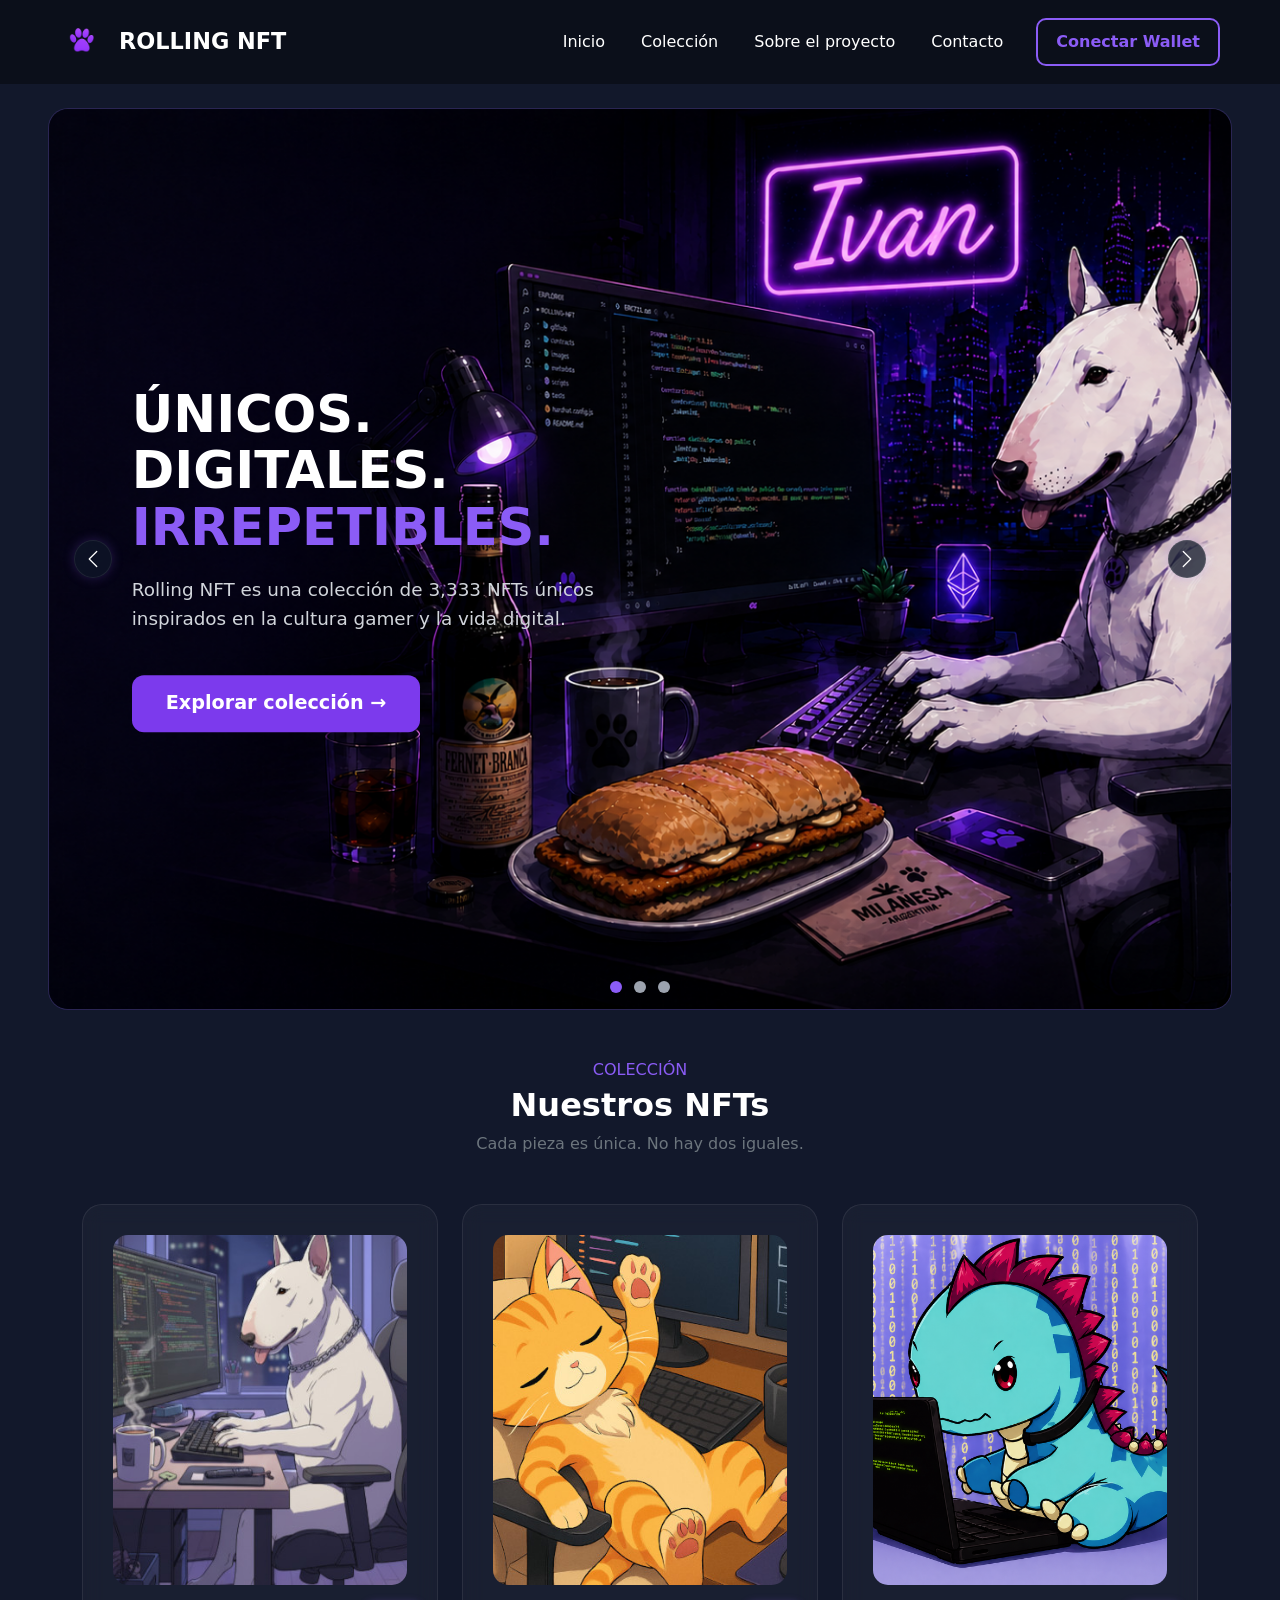
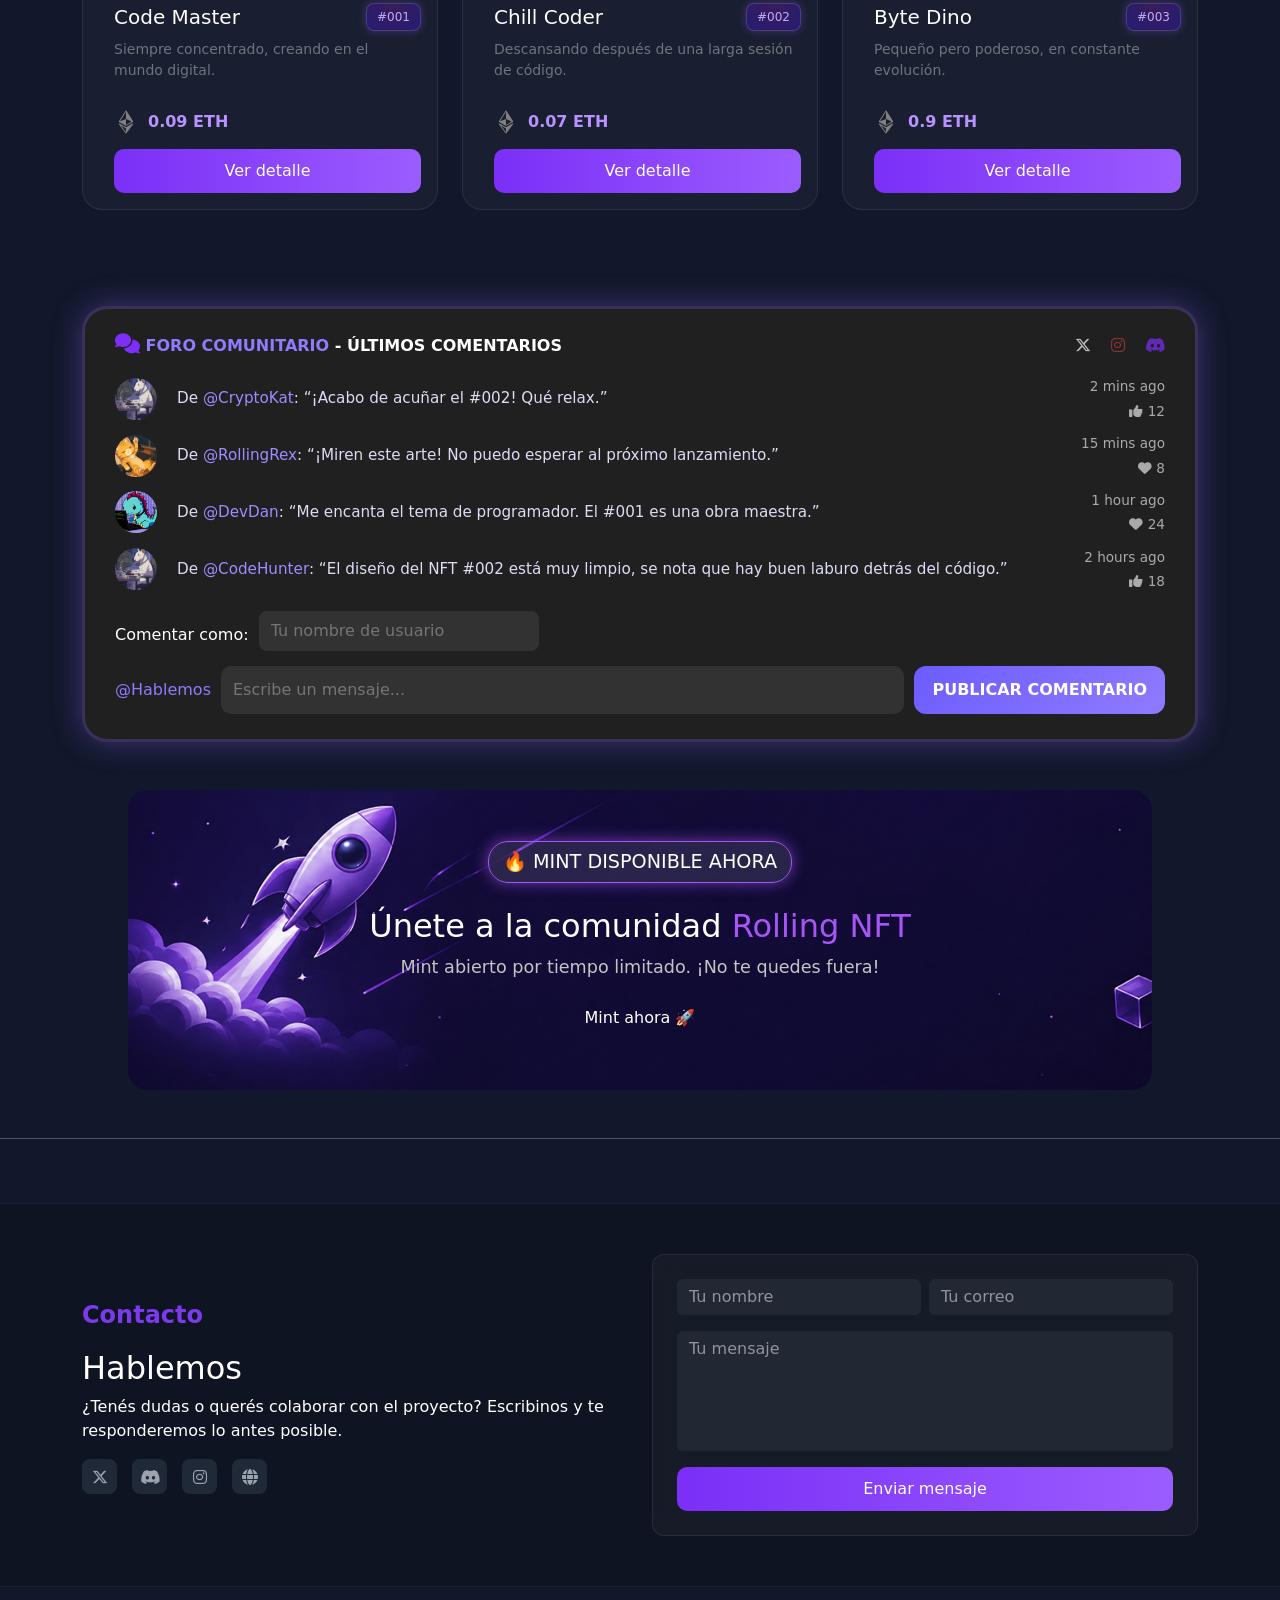
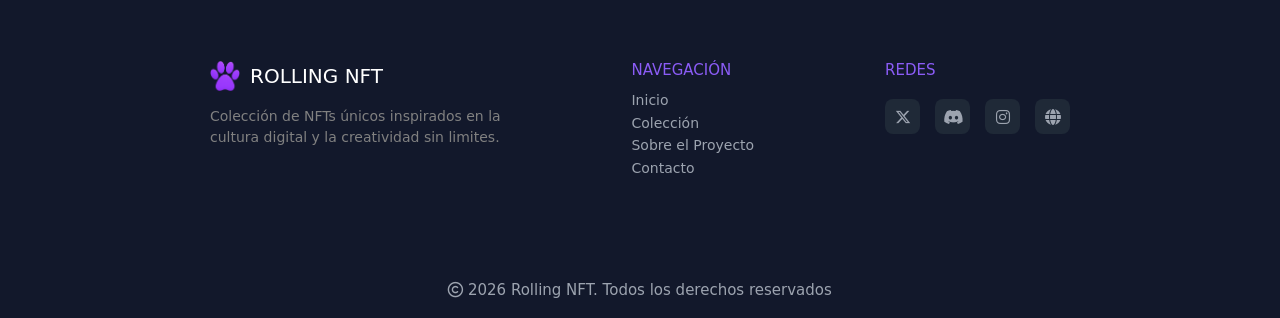
==== commit 6454b3cb: "commit cursores" ====
--- a/index.html
+++ b/index.html
@@ -14,8 +14,8 @@
   <title>Rolling NFT</title>
 </head>
 
-<body style="background-color: #12182b; color: #ffffff">
-  <header class="container-fluid" style="background-color: #0b0f1a">
+<body style="background-color: var(--bg-secondary); color: var(--text-primary)">
+  <header class="container-fluid" style="background-color: var(--bg-primary)">
     <nav class="navbar navbar-expand-lg me-3">
       <div class="container-fluid">
         <a class="navbar-brand  d-flex align-items-center" href="./index.html">
@@ -31,19 +31,19 @@
               <a class="nav-link" aria-current="page" href="./index.html">Inicio</a>
             </li>
             <li class="nav-item">
-              <a class="nav-link" href="./pages/error404.html">Colección</a>
+              <a class="nav-link" href="./index.html">Colección</a>
             </li>
             <li class="nav-item">
-              <a class="nav-link" href="./pages/error404.html">Sobre el proyecto</a>
+              <a class="nav-link" href="./index.html">Sobre el proyecto</a>
             </li>
             <li class="nav-item">
-              <a class="nav-link" href="./pages/error404.html">Contacto</a>
+              <a class="nav-link" href="./index.html">Contacto</a>
             </li>
           </ul>
           <button type="button" class="btn" data-bs-toggle="modal" data-bs-target="#loginModal" style="
                 background-color: transparent;
-                border: 2px solid #8b5cf6;
-                color: #8b5cf6;
+                border: 2px solid var(--primary-color);
+                color: var(--primary-color);
               ">
             Conectar Wallet
           </button>
@@ -54,13 +54,13 @@
   <main>
     <div class="modal fade" id="loginModal" tabindex="-1" aria-labelledby="loginModalLabel" aria-hidden="true" style="
           background-color: transparent;
-          border: 2px solid #8b5cf6;
-          color: #8b5cf6;">
+          border: 2px solid var(--primary-color);
+          color: var(--primary-color);">
       <div class="modal-dialog">
         <div class="modal-content" style="
-              background-color: #12182b;
-              border: 2px solid #8b5cf6;
-              color: #8b5cf6;">
+              background-color: var(--bg-secondary);
+              border: 2px solid var(--primary-color);
+              color: var(--primary-color);">
           <div class="modal-header">
             <h1 class="modal-title fs-5" id="loginModalLabel">
               Iniciar Sesión
@@ -70,32 +70,32 @@
           <div class="modal-body">
             <form>
               <div class="mb-3">
-                <label for="exampleInputEmail1" class="form-label" style="color: #a78bfa">Email</label>
+                <label for="exampleInputEmail1" class="form-label" style="color: var(--primary-light)">Email</label>
                 <input type="email" class="form-control" id="exampleInputEmail1" aria-describedby="emailHelp"
                   minlength="10" maxlength="50" required />
-                <div id="emailHelp" class="" style="color: #9ca3af">
+                <div id="emailHelp" class="" style="color: var(--text-secondary)">
                   <p>
                     Nunca compartiremos tu correo electrónico con nadie más.
                   </p>
                 </div>
               </div>
               <div class="mb-3">
-                <label for="exampleInputPassword1" class="form-label" style="color: #a78bfa">Contraseña</label>
+                <label for="exampleInputPassword1" class="form-label" style="color: var(--primary-light)">Contraseña</label>
                 <input type="password" class="form-control" id="exampleInputPassword1" minlength="6" maxlength="30"
                   required />
               </div>
               <div class="mb-3 form-check">
                 <input type="checkbox" class="form-check-input" id="exampleCheck1" />
-                <label class="form-check-label" for="exampleCheck1" style="color: #a78bfa">¿Quieres recibir
+                <label class="form-check-label" for="exampleCheck1" style="color: var(--primary-light)">¿Quieres recibir
                   notificaciones de nuestras futuras
                   novedades?</label>
               </div>
               <div class="mb-3 form-check">
                 <input type="checkbox" class="form-check-input" id="exampleCheck1" required />
-                <label class="form-check-label" for="exampleCheck1" style="color: #a78bfa">¿Aceptas nuestros términos y
+                <label class="form-check-label" for="exampleCheck1" style="color: var(--primary-light)">¿Aceptas nuestros términos y
                   condiciones?</label>
               </div>
-              <button type="submit" class="btn" style="background-color: #8b5cf6">
+              <button type="submit" class="btn" style="background-color: var(--primary-color)">
                 Iniciar Sesion
               </button>
             </form>
@@ -116,7 +116,7 @@
               data-bs-slide-to="0"
               class="active"
               aria-current="true"
-              aria-label="Slide 1"`
+              aria-label="Slide 1"
             ></button>
             <button
               type="button"
@@ -157,13 +157,14 @@
                 alt="carousel2"
               />
               <div class="carousel-caption-custom">
-                <h1>RAROS. LIMITADOS.</h1>
-                <h1 class="text-purple">LEGENDARIOS.</h1>
+                <h1>ÚNICOS. DIGITALES.</h1>
+                <h1 class="text-purple">IRREPETIBLES.</h1>
                 <p>
-                  Rolling NFT es una comunidad de 3,333 coleccionistas digitales que apuestan por el arte generativo, la cultura crypto y el futuro de la propiedad en la blockchain.
+                  Rolling NFT es una colección de 3,333 NFTs únicos inspirados
+                  en la cultura gamer y la vida digital.
                 </p>
                 <a href="./pages/error404.html">
-                  <button class="btn btn-purple">Ver colección completa  →</button>
+                  <button class="btn btn-purple">Explorar colección →</button>
                 </a>
               </div>
             </div>
@@ -174,13 +175,14 @@
                 alt="carousel3"
               />
               <div class="carousel-caption-custom">
-                <h1>TUYO. PARA SIEMPRE.</h1>
-                <h1 class="text-purple">EN LA BLOCKCHAIN.</h1>
+                <h1>ÚNICOS. DIGITALES.</h1>
+                <h1 class="text-purple">IRREPETIBLES.</h1>
                 <p>
-                  Cada Rolling NFT es un activo digital verificable: 3,333 piezas únicas con atributos irrepetibles, diseñadas para coleccionistas que entienden el valor de lo que nadie más puede tener.
+                  Rolling NFT es una colección de 3,333 NFTs únicos inspirados
+                  en la cultura gamer y la vida digital.
                 </p>
                 <a href="./pages/error404.html">
-                  <button class="btn btn-purple">Reclamar mi NFT  →</button>
+                  <button class="btn btn-purple">Explorar colección →</button>
                 </a>              
               </div>
             </div>
--- a/css/style.css
+++ b/css/style.css
@@ -1,5 +1,21 @@
 body {
   cursor: url("/assets/img/CursorFinal.png"), auto;
+}
+
+:root{
+    --bg-primary: #0B0F1A;
+    --bg-secondary: #12182B;
+    --bg-hover: #1A2238;
+    --primary-color: #8B5CF6;
+    --primary-dark: #7C3AED;
+    --primary-light: #A78BFA;
+    --accent-cyan: #22D3EE;
+    --accent-highlight: #F59E0B;
+    --text-primary: #FFFFFF;
+    --text-secondary: #9CA3AF;
+    --border-radius: 12px;
+    --transition: 0.3s ease;
+    --shadow-main: 0px 4px 20px rgba(0,0,0,0.25);
 }
 
 input,
@@ -9,7 +25,7 @@
 }
 
 a,
-button,
+butt
 .clickable {
   cursor: url("/assets/img/CursorManoFinal.png"), pointer;
 }
@@ -30,11 +46,11 @@
 .navbar-brand {
   font-size: 1.4rem;
   font-weight: 700;
-  color: white !important;
+  color: var(--text-primary) !important;
 }
 
 .navbar-brand:hover {
-  color: white !important;
+  color: var(--text-primary) !important;
 }
 
 .navbar-brand img {
@@ -47,12 +63,12 @@
   margin: 0 10px;
   font-size: 1rem;
   font-weight: 500;
-  color: white !important;
+  color: var(--text-primary) !important;
   transition: color 0.3s ease;
 }
 
 .navbar-nav .nav-link:hover {
-  color: #8B5CF6 !important;
+  color: var(--primary-color) !important;
 }
 
 .navbar .btn {
@@ -60,12 +76,6 @@
   border-radius: 10px;
   font-weight: 600;
   margin-left: 15px;
-  transition: background-color 0.2s ease, color 0.2s ease;
-}
-
-.navbar .btn:hover {
-  background-color: #8b5cf6 !important;
-  color: #ffffff !important;
 }
 
 .navbar-toggler {
@@ -100,7 +110,7 @@
   }
 
   .navbar-nav .nav-link {
-    color: white !important;
+    color: var(--text-primary) !important;
   }
 
   .navbar .btn {
@@ -154,7 +164,7 @@
 
   .navbar-brand {
     font-size: 0.75rem;
-    color: white !important;
+    color: var(--text-primary) !important;
   }
 
   .navbar-brand img {
@@ -181,7 +191,7 @@
   .navbar-nav .nav-link {
     font-size: 0.8rem;
     margin: 7px 0;
-    color: white !important;
+    color: var(--text-primary) !important;
   }
 
   .navbar .btn {
@@ -196,7 +206,7 @@
   border-radius: 20px;
   overflow: hidden;
   border: 1px solid rgba(139, 92, 246, 0.2);
-  background-color: #12182b;
+  background-color: var(--bg-secondary);
 }
 
 .carousel-img {
@@ -217,13 +227,13 @@
 .carousel-caption-custom h1 {
   font-size: 4rem;
   font-weight: 800;
-  color: white;
+  color: var(--text-primary);
   line-height: 1.1;
   margin: 0;
 }
 
 .text-purple {
-  color: #8B5CF6 !important;
+  color: var(--primary-color)  !important;
 }
 
 .carousel-caption-custom p {
@@ -235,8 +245,8 @@
 
 .btn-purple {
   margin-top: 25px;
-  background: linear-gradient(90deg, #8B5CF6, #A855F7);
-  color: white;
+  background: var(--primary-dark);
+  color: var(--text-primary);
   border: none;
   padding: 14px 34px;
   font-size: 1.2rem;
@@ -245,15 +255,8 @@
   transition: 0.3s ease;
 }
 
-.btn-purple {
-  background-color: #8b5cf6;
-  color: #ffffff;
-  transition: background-color 0.2s ease, transform 0.2s ease, box-shadow 0.2s ease;
-}
-
 .btn-purple:hover {
-  background-color: #6d28d9;
-  color: #ffffff;
+  color: var(--primary-dark);
   transform: translateY(-2px);
   box-shadow: 0 0 20px rgba(139, 92, 246, 0.5);
 }
@@ -262,14 +265,14 @@
   width: 12px;
   height: 12px;
   border-radius: 50%;
-  background-color: #9CA3AF;
+  background-color: var(--text-secondary);
   border: none;
   opacity: 1;
   margin: 0 6px;
 }
 
 .carousel-indicators .active {
-  background-color: #8B5CF6;
+  background-color: var(--primary-color);
 }
 
 .carousel-control-prev,
@@ -325,7 +328,7 @@
 .carousel-caption-custom h1 {
   font-size: 3.2rem;
   font-weight: 800;
-  color: white;
+  color: var(--text-primary);
   line-height: 1.1;
   margin: 0;
 }
@@ -530,7 +533,7 @@
   margin-bottom: 15px;
 
   background: rgba(255, 255, 255, 0.08);
-  color: white;
+  color: var(--text-primary);
 }
 
 .foroMensajeRow {
@@ -549,7 +552,7 @@
   border-radius: 10px;
   border: none;
   background: rgba(255, 255, 255, 0.08);
-  color: white;
+  color: var(--text-primary);
 }
 
 .foroBoton {
@@ -557,7 +560,7 @@
   border-radius: 12px;
   border: none;
   background: linear-gradient(135deg, #6c5cff, #8f7bff);
-  color: white;
+  color: var(--text-primary);
   font-weight: 600;
   transition: 0.3s;
 }
@@ -619,7 +622,7 @@
 }
 
 .txtColect {
-  color: #8b5cf6;
+  color: var(--primary-color);
 }
 .iconEt {
   width: 24px;
@@ -678,7 +681,7 @@
 .btn-gradient {
   background: linear-gradient(90deg, #7b2ff7, #9b5cff);
   border: none;
-  color: white;
+  color: var(--text-primary);
   border-radius: 10px;
   padding: 10px;
   transition: 0.3s;
@@ -686,7 +689,7 @@
 
 .btn-gradient:hover {
   opacity: 0.8;
-  background-color: #8b5cf6;
+  background-color: var(--primary-color);
 }
 
 .containerBanner {
@@ -722,27 +725,14 @@
 }
 
 .btn-mint {
-  background: linear-gradient(90deg, #7c3aed, #a855f7);
+  background: linear-gradient(90deg, --primary-dark, #a855f7);
   border: none;
   padding: 10px 22px;
   border-radius: 10px;
-  color: white;
+  color: var(--text-primary);
   font-weight: 500;
   transition: 0.3s;
   width: 280px;
-}
-
-.btn-mint:hover {
-  background: linear-gradient(90deg, #6d28d9, #9333ea);
-  color: #ffffff;
-}
-
-.btn-mint:focus,
-.btn-mint:active,
-.btn-mint:focus-visible {
-  color: #ffffff;
-  box-shadow: none;
-  outline: none;
 }
 
 .btn-mint:hover {
@@ -795,8 +785,7 @@
 .footerNav {
   font-size: 15px;
   font-weight: 500;
-  color: #8b5cf6;
-  color: #8b5cf6;
+  color: var(--primary-color);
   margin-bottom: 10px;
 }
 
@@ -815,23 +804,20 @@
 }
 
 .linksNav {
-  color: #9ca3af;
-  color: #9ca3af;
+  color: var(--text-secondary);
   text-decoration: none;
   font-size: 14px;
   font-weight: 500;
 }
 
 .linksNav:hover {
-  color: #8b5cf6;
-  color: #8b5cf6;
+  color: var(--primary-color);
 }
 
 .footerSections {
   font-size: 15px;
   font-weight: 500;
-  color: #8b5cf6;
-  color: #8b5cf6;
+  color: var(--primary-color);
   margin-bottom: 10px;
 }
 
@@ -856,8 +842,7 @@
   height: 35px;
 
   background-color: #1f2937;
-  color: #9ca3af;
-  color: #9ca3af;
+  color: var(--text-secondary);
 
   text-decoration: none;
   font-size: 16px;
@@ -867,16 +852,16 @@
 }
 
 .redesIconos a:hover {
-  color: #8b5cf6;
+  color: var(--primary-color);
 }
 
 .copyright {
-  color: #9ca3af;
-  color: #8b5cf6;
+  color: var(--text-secondary);
+  color: var(--primary-color);
 }
 
 .copyright {
-  color: #9ca3af;
+  color: var(--text-secondary);
   display: flex;
   justify-content: center;
   font-size: 15px;
@@ -932,7 +917,7 @@
 .form-control {
   background-color: rgba(255, 255, 255, 0.05);
   border: none;
-  color: white;
+  color: var(--text-primary);
 }
 
 .form-control::placeholder {
@@ -942,12 +927,12 @@
 .form-control:focus {
   background-color: rgba(255, 255, 255, 0.08);
   box-shadow: none;
-  color: white;
+  color: var(--text-primary);
 }
 
 .btn-gradient {
-  background: linear-gradient(90deg, #7c3aed, #a855f7);
-  color: white;
+  background: linear-gradient(90deg, --primary-dark, #a855f7);
+  color: var(--text-primary);
   border: none;
 }
 
@@ -970,7 +955,7 @@
 .contactoP {
   font-size: 24px;
   font-weight: 600;
-  color: #7c3aed;
+  color: var(--primary-dark);
 }
 @media (max-width: 768px) {
   .form-box {
@@ -1001,7 +986,7 @@
   transform: translateX(-50%);
 
   text-align: center;
-  color: white;
+  color: var(--text-primary);
   max-width: 600px;
   padding: 20px;
 }
@@ -1009,7 +994,7 @@
 .error-overlay h1 {
   font-size: 1.8rem;
   font-weight: 700;
-  color: #a78bfa;
+  color: var(--primary-light);
   margin-bottom: 20px;
 }
 
@@ -1021,8 +1006,8 @@
 
 .btn-volver {
   display: inline-block;
-  background: linear-gradient(135deg, #8b5cf6, #6366f1);
-  color: white;
+  background: linear-gradient(135deg, --primary-color, #6366f1);
+  color: var(--text-primary);
   padding: 8px 18px;
   font-size: 0.9rem;
   border-radius: 10px;
@@ -1032,5 +1017,5 @@
 
 .btn-volver:hover {
   transform: scale(1.05);
-  box-shadow: 0 0 20px #8b5cf6;
+  box-shadow: 0 0 20px var(--primary-color);
 }
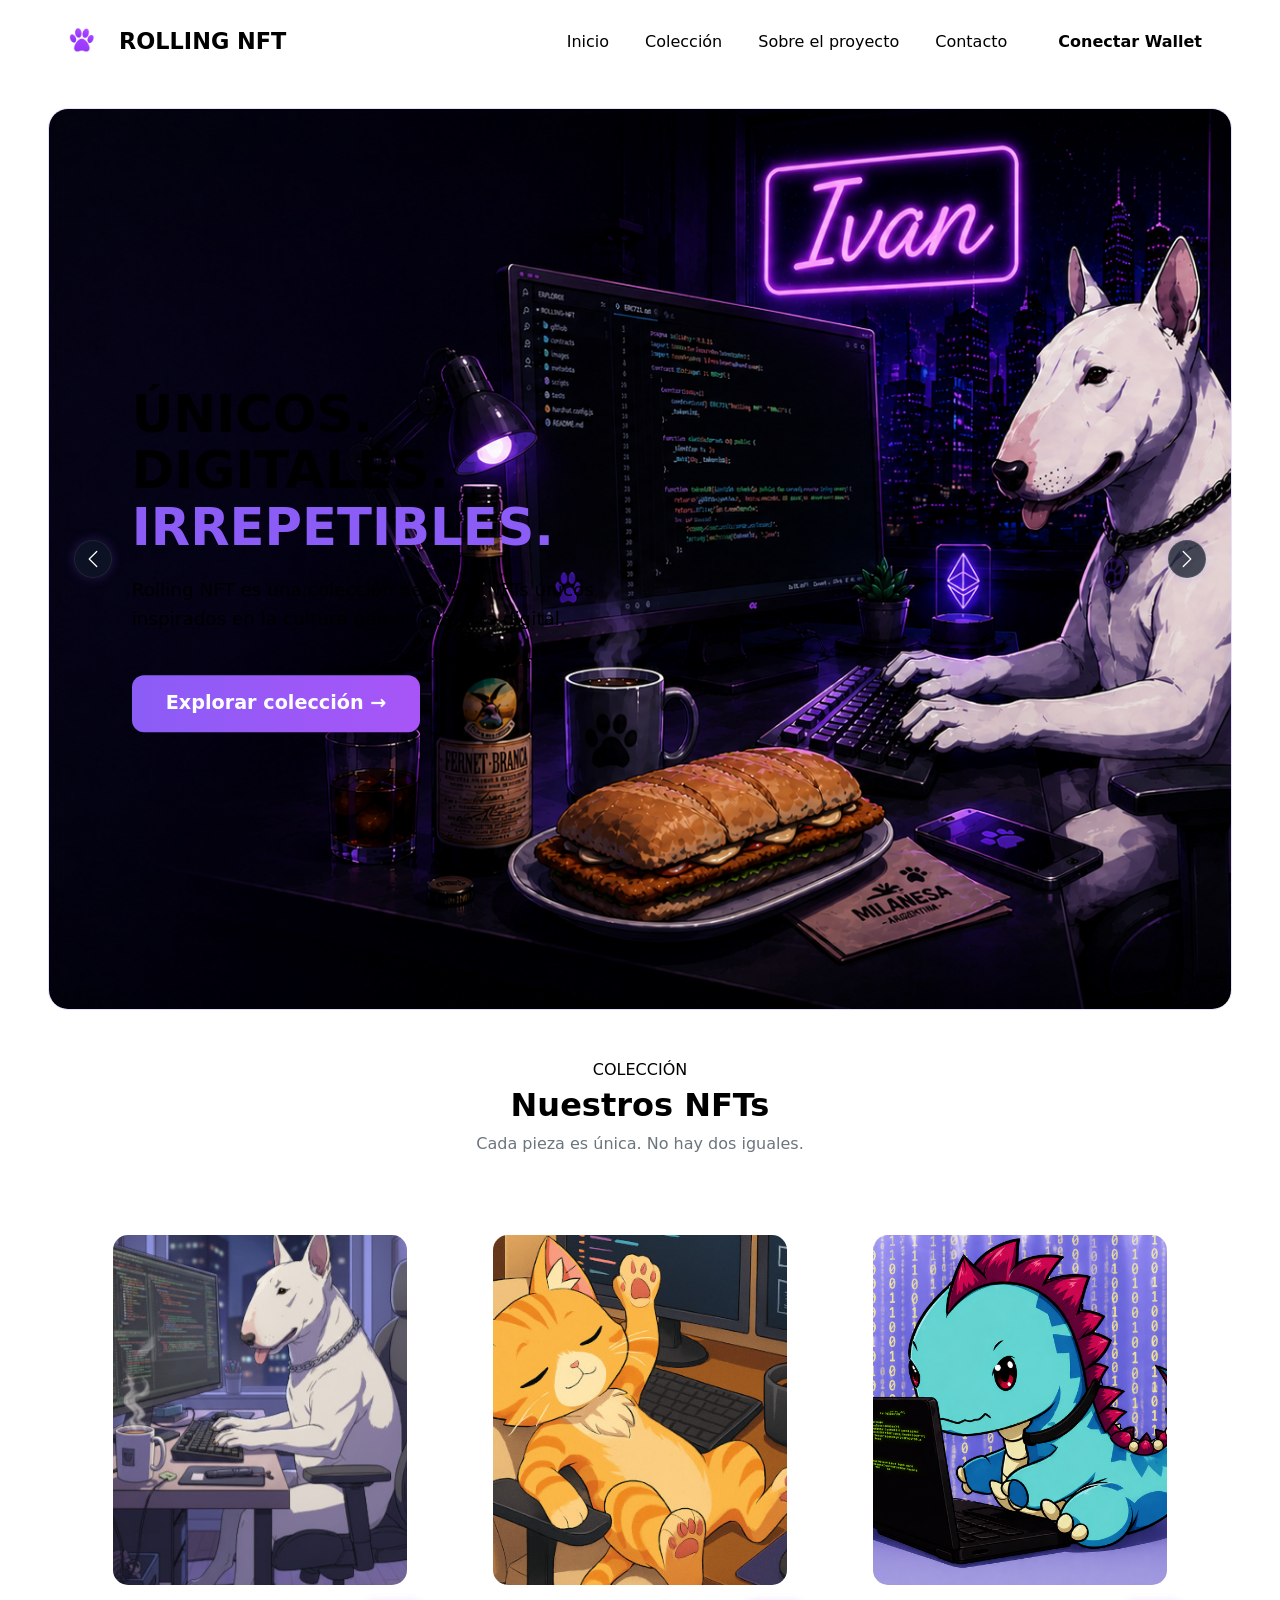
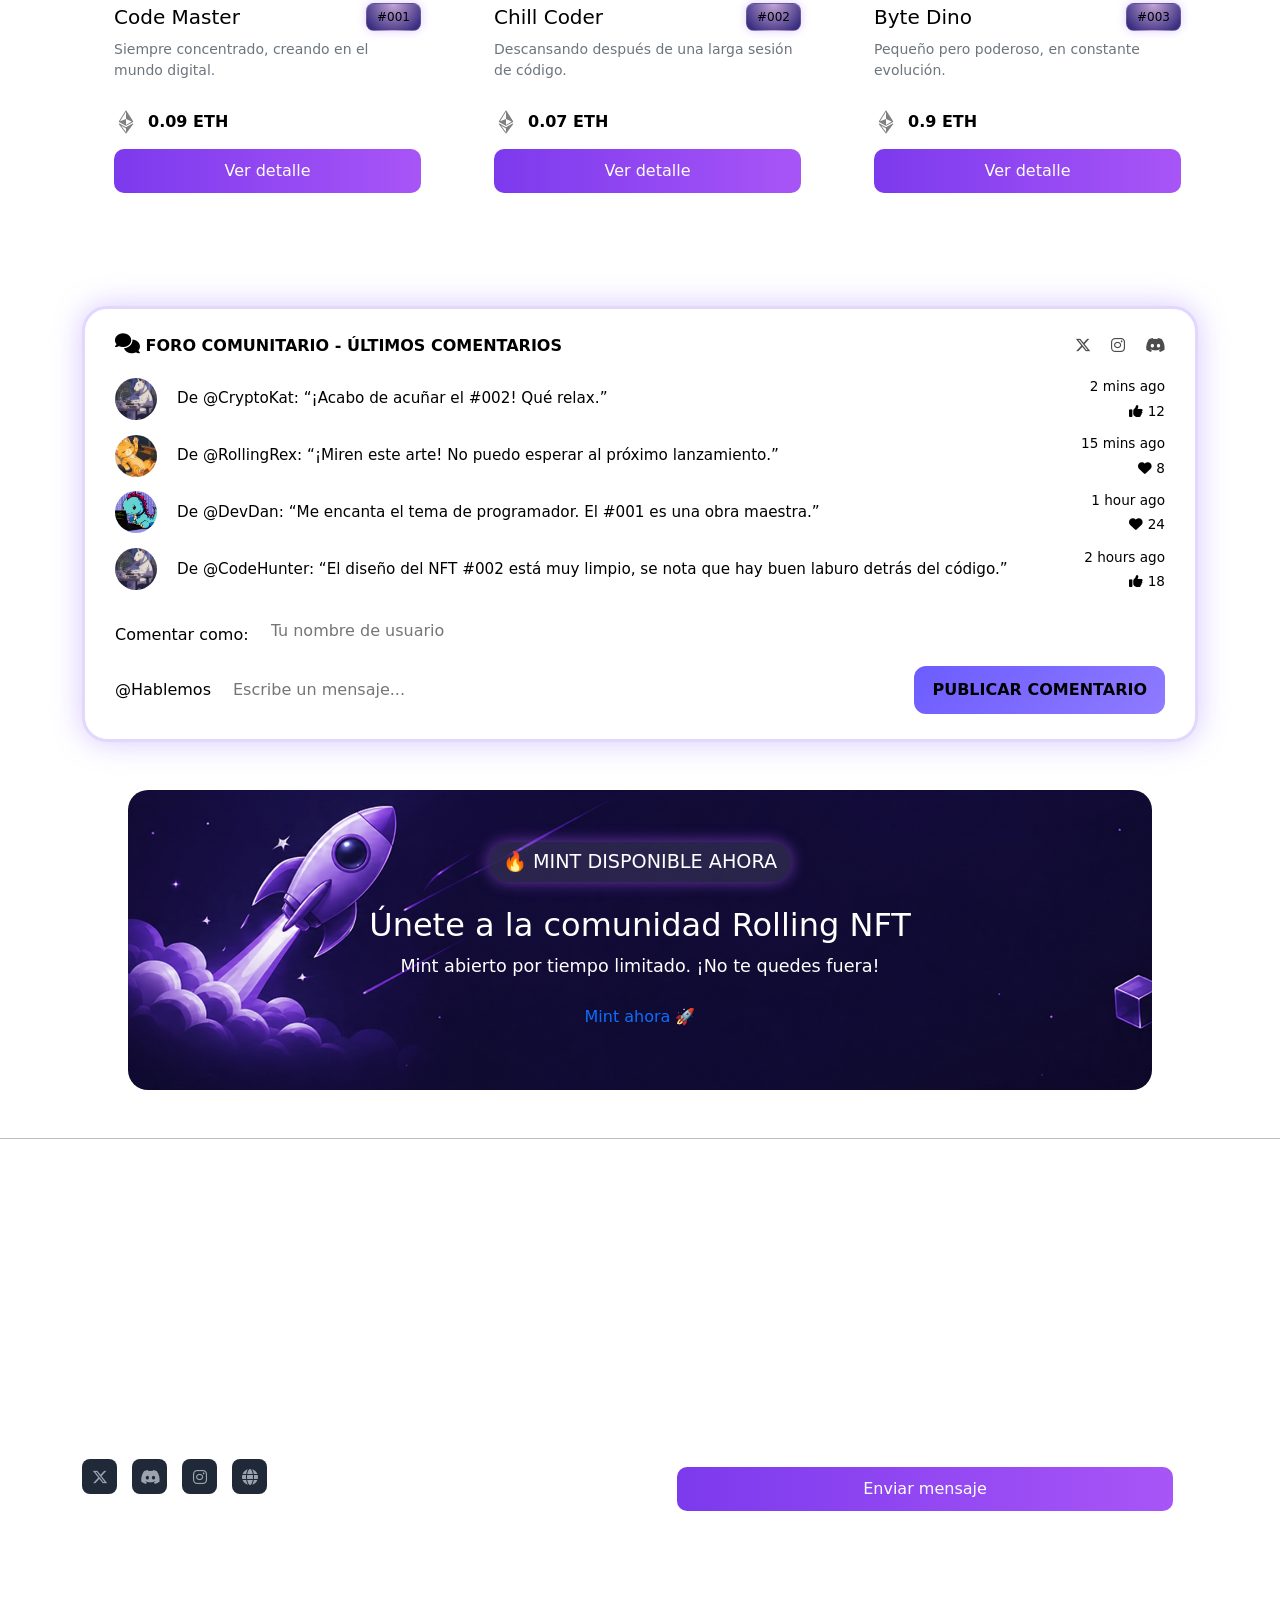
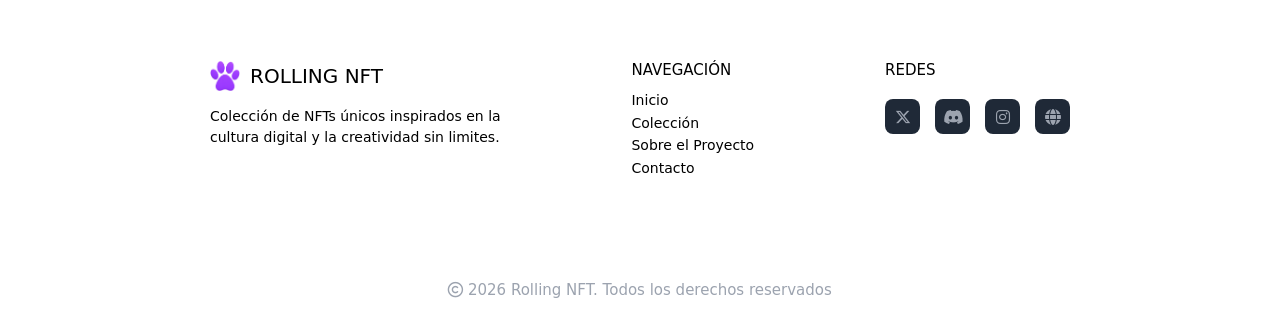
==== commit 6a28cdd9: "trayendo cambios" ====
--- a/index.html
+++ b/index.html
@@ -31,13 +31,13 @@
               <a class="nav-link" aria-current="page" href="./index.html">Inicio</a>
             </li>
             <li class="nav-item">
-              <a class="nav-link" href="./index.html">Colección</a>
+              <a class="nav-link" href="./pages/error404.html">Colección</a>
             </li>
             <li class="nav-item">
-              <a class="nav-link" href="./index.html">Sobre el proyecto</a>
+              <a class="nav-link" href="./pages/error404.html">Sobre el proyecto</a>
             </li>
             <li class="nav-item">
-              <a class="nav-link" href="./index.html">Contacto</a>
+              <a class="nav-link" href="./pages/error404.html">Contacto</a>
             </li>
           </ul>
           <button type="button" class="btn" data-bs-toggle="modal" data-bs-target="#loginModal" style="
@@ -116,7 +116,7 @@
               data-bs-slide-to="0"
               class="active"
               aria-current="true"
-              aria-label="Slide 1"
+              aria-label="Slide 1"`
             ></button>
             <button
               type="button"
@@ -157,14 +157,13 @@
                 alt="carousel2"
               />
               <div class="carousel-caption-custom">
-                <h1>ÚNICOS. DIGITALES.</h1>
-                <h1 class="text-purple">IRREPETIBLES.</h1>
+                <h1>RAROS. LIMITADOS.</h1>
+                <h1 class="text-purple">LEGENDARIOS.</h1>
                 <p>
-                  Rolling NFT es una colección de 3,333 NFTs únicos inspirados
-                  en la cultura gamer y la vida digital.
+                  Rolling NFT es una comunidad de 3,333 coleccionistas digitales que apuestan por el arte generativo, la cultura crypto y el futuro de la propiedad en la blockchain.
                 </p>
                 <a href="./pages/error404.html">
-                  <button class="btn btn-purple">Explorar colección →</button>
+                  <button class="btn btn-purple">Ver colección completa  →</button>
                 </a>
               </div>
             </div>
@@ -175,14 +174,13 @@
                 alt="carousel3"
               />
               <div class="carousel-caption-custom">
-                <h1>ÚNICOS. DIGITALES.</h1>
-                <h1 class="text-purple">IRREPETIBLES.</h1>
+                <h1>TUYO. PARA SIEMPRE.</h1>
+                <h1 class="text-purple">EN LA BLOCKCHAIN.</h1>
                 <p>
-                  Rolling NFT es una colección de 3,333 NFTs únicos inspirados
-                  en la cultura gamer y la vida digital.
+                  Cada Rolling NFT es un activo digital verificable: 3,333 piezas únicas con atributos irrepetibles, diseñadas para coleccionistas que entienden el valor de lo que nadie más puede tener.
                 </p>
                 <a href="./pages/error404.html">
-                  <button class="btn btn-purple">Explorar colección →</button>
+                  <button class="btn btn-purple">Reclamar mi NFT  →</button>
                 </a>              
               </div>
             </div>
--- a/css/style.css
+++ b/css/style.css
@@ -1,21 +1,5 @@
 body {
   cursor: url("/assets/img/CursorFinal.png"), auto;
-}
-
-:root{
-    --bg-primary: #0B0F1A;
-    --bg-secondary: #12182B;
-    --bg-hover: #1A2238;
-    --primary-color: #8B5CF6;
-    --primary-dark: #7C3AED;
-    --primary-light: #A78BFA;
-    --accent-cyan: #22D3EE;
-    --accent-highlight: #F59E0B;
-    --text-primary: #FFFFFF;
-    --text-secondary: #9CA3AF;
-    --border-radius: 12px;
-    --transition: 0.3s ease;
-    --shadow-main: 0px 4px 20px rgba(0,0,0,0.25);
 }
 
 input,
@@ -76,6 +60,14 @@
   border-radius: 10px;
   font-weight: 600;
   margin-left: 15px;
+  transition:
+    background-color 0.2s ease,
+    color 0.2s ease;
+}
+
+.navbar .btn:hover {
+  background-color: var(--primary-color) !important;
+  color: var(--text-primary) !important;
 }
 
 .navbar-toggler {
@@ -233,20 +225,20 @@
 }
 
 .text-purple {
-  color: var(--primary-color)  !important;
+  color: #8B5CF6 !important;
 }
 
 .carousel-caption-custom p {
   margin-top: 25px;
   font-size: 1.4rem;
-  color: #d1d5db;
+  color: var(--text-secondary);
   line-height: 1.6;
 }
 
 .btn-purple {
   margin-top: 25px;
-  background: var(--primary-dark);
-  color: var(--text-primary);
+  background: linear-gradient(90deg, #8B5CF6, #A855F7);
+  color: white;
   border: none;
   padding: 14px 34px;
   font-size: 1.2rem;
@@ -256,7 +248,6 @@
 }
 
 .btn-purple:hover {
-  color: var(--primary-dark);
   transform: translateY(-2px);
   box-shadow: 0 0 20px rgba(139, 92, 246, 0.5);
 }
@@ -336,7 +327,7 @@
 .carousel-caption-custom p {
   margin-top: 20px;
   font-size: 1.15rem;
-  color: #d1d5db;
+  color: var(--text-secondary);
   line-height: 1.6;
 }
 
@@ -414,12 +405,12 @@
   align-items: center;
   justify-content: center;
   font-family: "Segoe UI", sans-serif;
-  color: #eaeaf0;
+  color: var(--text-secondary);
   padding: 20px;
 }
 
 .icconMensaje {
-  color: #7b2ff7;
+  color: var(--primary-dark);
   font-size: 20px;
 }
 
@@ -427,7 +418,7 @@
   width: 100%;
   padding: 25px 30px;
   border-radius: 25px;
-  background: #202020;
+  background: var(--bg-secondary);
   backdrop-filter: blur(18px);
   border: 3px solid rgba(140, 100, 255, 0.25);
   box-shadow: 0 0 30px rgba(140, 100, 255, 0.35);
@@ -445,7 +436,7 @@
 }
 
 .foroTitulo span {
-  color: #8f7bff;
+  color: var(--primary-color);
 }
 
 .foroIconos span {
@@ -455,11 +446,11 @@
 }
 
 .iInsta {
-  color: rgb(184, 59, 59);
+  color: var(--color-insta);
 }
 
 .iDisc {
-  color: #7b2ff7;
+  color: var(--primary-dark);
 }
 
 .foroComentariosWrapper {
@@ -499,11 +490,11 @@
 
 .foroTexto {
   font-size: 0.95rem;
-  color: #dcdcf5;
+  color: var(--text-secondary);
 }
 
 .foroTexto span {
-  color: #9d8cff;
+  color: var(--text-secondary);
 }
 
 .foroMeta {
@@ -511,9 +502,8 @@
   flex-direction: column;
   align-items: flex-end;
   gap: 4px;
-
   font-size: 0.85rem;
-  color: #aaa;
+  color: var(--text-secondary);
 }
 
 .foroForm {
@@ -543,7 +533,7 @@
 }
 
 .foroTag {
-  color: #8f7bff;
+  color: var(--primary-color);
 }
 
 .foroInputMensaje {
@@ -668,12 +658,12 @@
   padding: 4px 10px;
   border-radius: 8px;
   font-size: 12px;
-  color: #c9a8ff;
+  color: var(--primary-light);
   box-shadow: 0 0 10px rgba(155, 92, 255, 0.3);
 }
 
 .eth {
-  color: #b892ff;
+  color: var(--primary-light);
   font-weight: bold;
   margin-bottom: 15px;
 }
@@ -709,18 +699,18 @@
   background: rgba(255, 255, 255, 0.1);
   padding: 6px 14px;
   border-radius: 20px;
-  border: 1px solid #a855f7;
+  border: 1px solid var(--color-violet);
   box-shadow: 0 0 15px rgba(168, 85, 247, 0.6);
   font-size: 1.2rem;
   display: inline-block;
 }
 
 .highlight {
-  color: #a855f7;
+  color: var(--color-violet);
 }
 
 .subtitle {
-  color: #c4c4c4;
+  color: var(--text-secondary);
   font-size: 1.1rem;
 }
 
@@ -733,6 +723,19 @@
   font-weight: 500;
   transition: 0.3s;
   width: 280px;
+}
+
+.btn-mint:hover {
+  background: linear-gradient(90deg, #6d28d9, #9333ea);
+  color: var(--text-primary);
+}
+
+.btn-mint:focus,
+.btn-mint:active,
+.btn-mint:focus-visible {
+  color: var(--text-primary);
+  box-shadow: none;
+  outline: none;
 }
 
 .btn-mint:hover {
@@ -778,7 +781,7 @@
 .footerText {
   font-weight: 500;
   margin-top: 15px;
-  color: gray;
+  color: var(--text-secondary);
   font-size: 14px;
 }
 
@@ -842,7 +845,8 @@
   height: 35px;
 
   background-color: #1f2937;
-  color: var(--text-secondary);
+  color: #9ca3af;
+  color: #9ca3af;
 
   text-decoration: none;
   font-size: 16px;
@@ -856,12 +860,12 @@
 }
 
 .copyright {
-  color: var(--text-secondary);
-  color: var(--primary-color);
+  color: #9ca3af;
+  color: #8b5cf6;
 }
 
 .copyright {
-  color: var(--text-secondary);
+  color: #9ca3af;
   display: flex;
   justify-content: center;
   font-size: 15px;
@@ -869,6 +873,10 @@
   margin-top: 40px;
 }
 
+.copyright p {
+  color: var(--text-primary);
+  text-align: center;
+}
 @media (max-width: 768px) {
   .footerContainer {
     flex-direction: column;
@@ -903,7 +911,7 @@
   }
 }
 .contacto {
-  background-color: #0d1117;
+  background-color: var(--bg-secondary);
 }
 
 .form-box {
@@ -931,8 +939,8 @@
 }
 
 .btn-gradient {
-  background: linear-gradient(90deg, --primary-dark, #a855f7);
-  color: var(--text-primary);
+  background: linear-gradient(90deg, #7c3aed, #a855f7);
+  color: white;
   border: none;
 }
 
@@ -946,7 +954,7 @@
 }
 
 .contactoSection {
-  background-color: #0f1422;
+  background-color: var(--bg-secondary);
   border-top: 1px solid rgba(255, 255, 255, 0.05);
   border-bottom: 1px solid rgba(255, 255, 255, 0.05);
   padding: 50px;
@@ -1000,14 +1008,20 @@
 
 .error-overlay p {
   font-size: 0.95rem;
-  color: #e0e7ff;
+  color: var(--color-error);
   margin-bottom: 30px;
+}
+
+@media (max-width: 768px) {
+  .error-overlay p {
+    display: none;
+  }
 }
 
 .btn-volver {
   display: inline-block;
-  background: linear-gradient(135deg, --primary-color, #6366f1);
-  color: var(--text-primary);
+  background: linear-gradient(135deg, #8b5cf6, #6366f1);
+  color: white;
   padding: 8px 18px;
   font-size: 0.9rem;
   border-radius: 10px;
@@ -1017,5 +1031,5 @@
 
 .btn-volver:hover {
   transform: scale(1.05);
-  box-shadow: 0 0 20px var(--primary-color);
-}+  box-shadow: 0 0 20px #8b5cf6;
+}
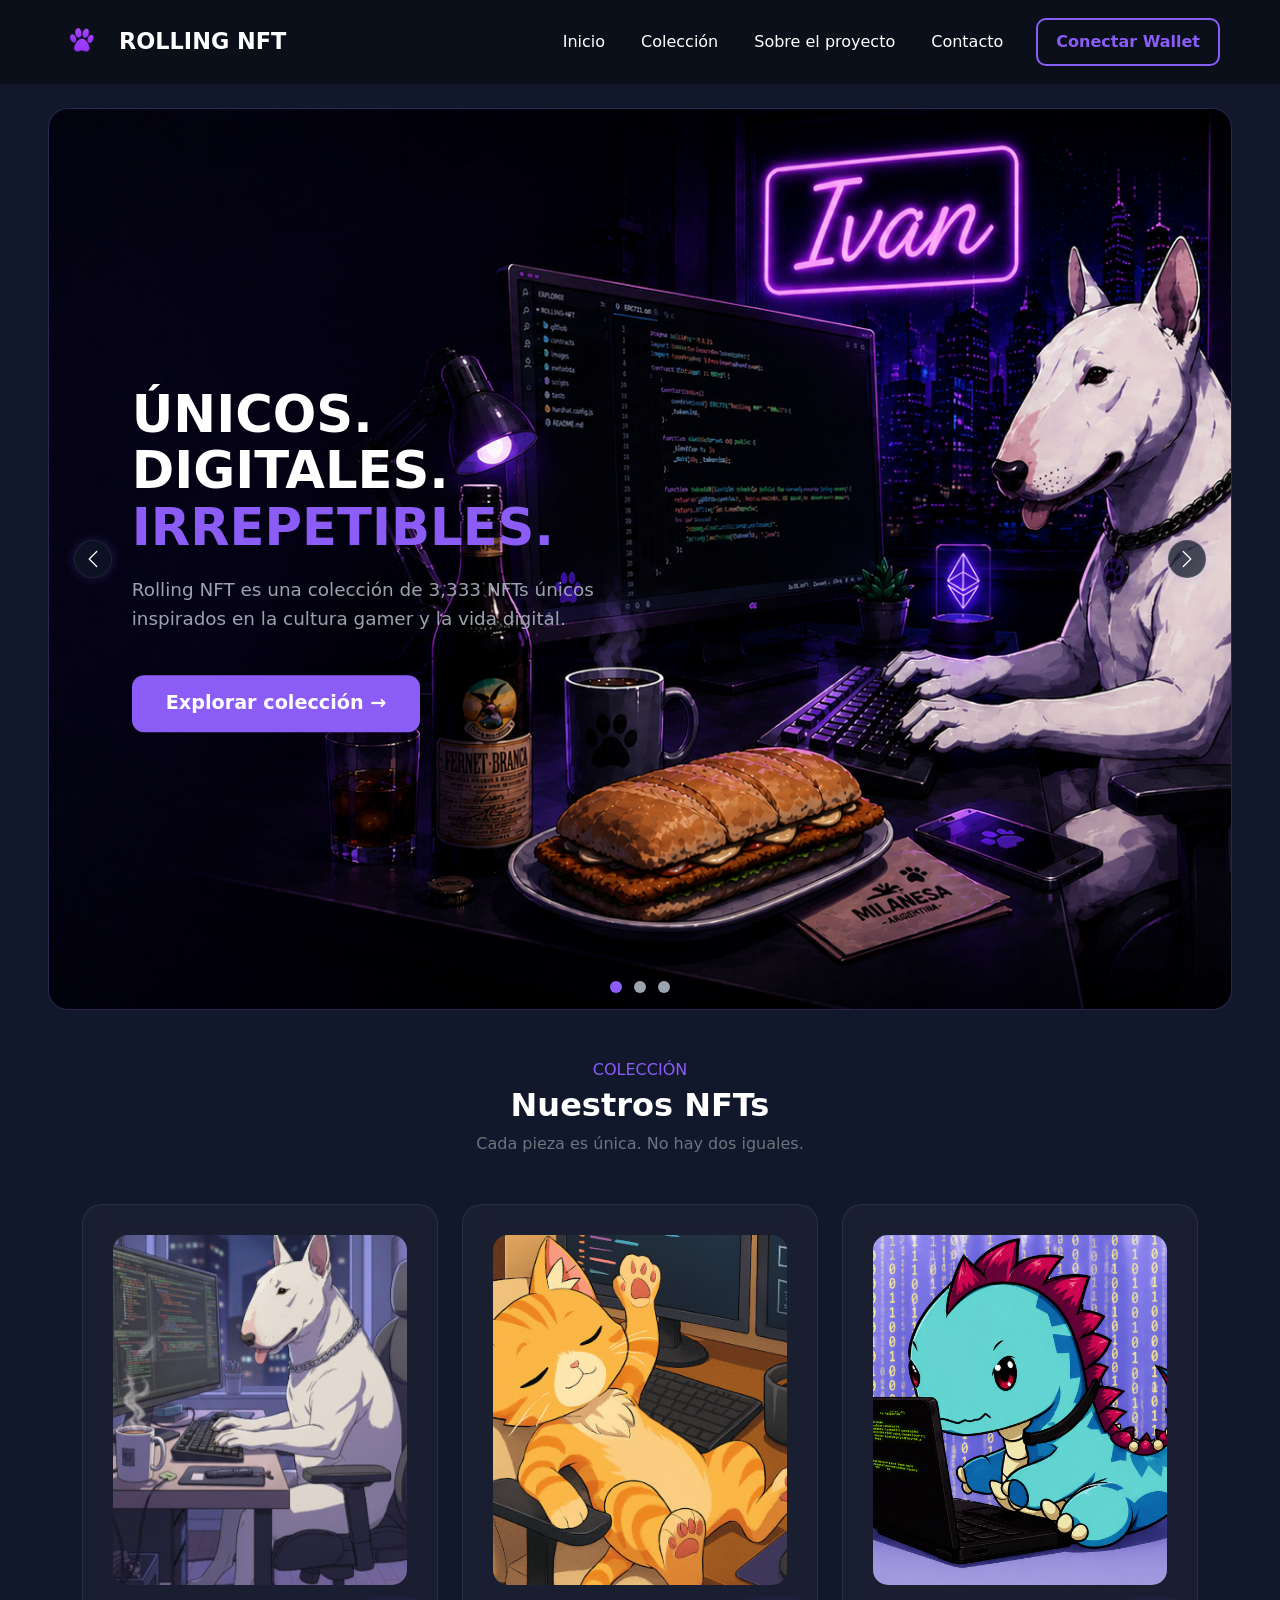
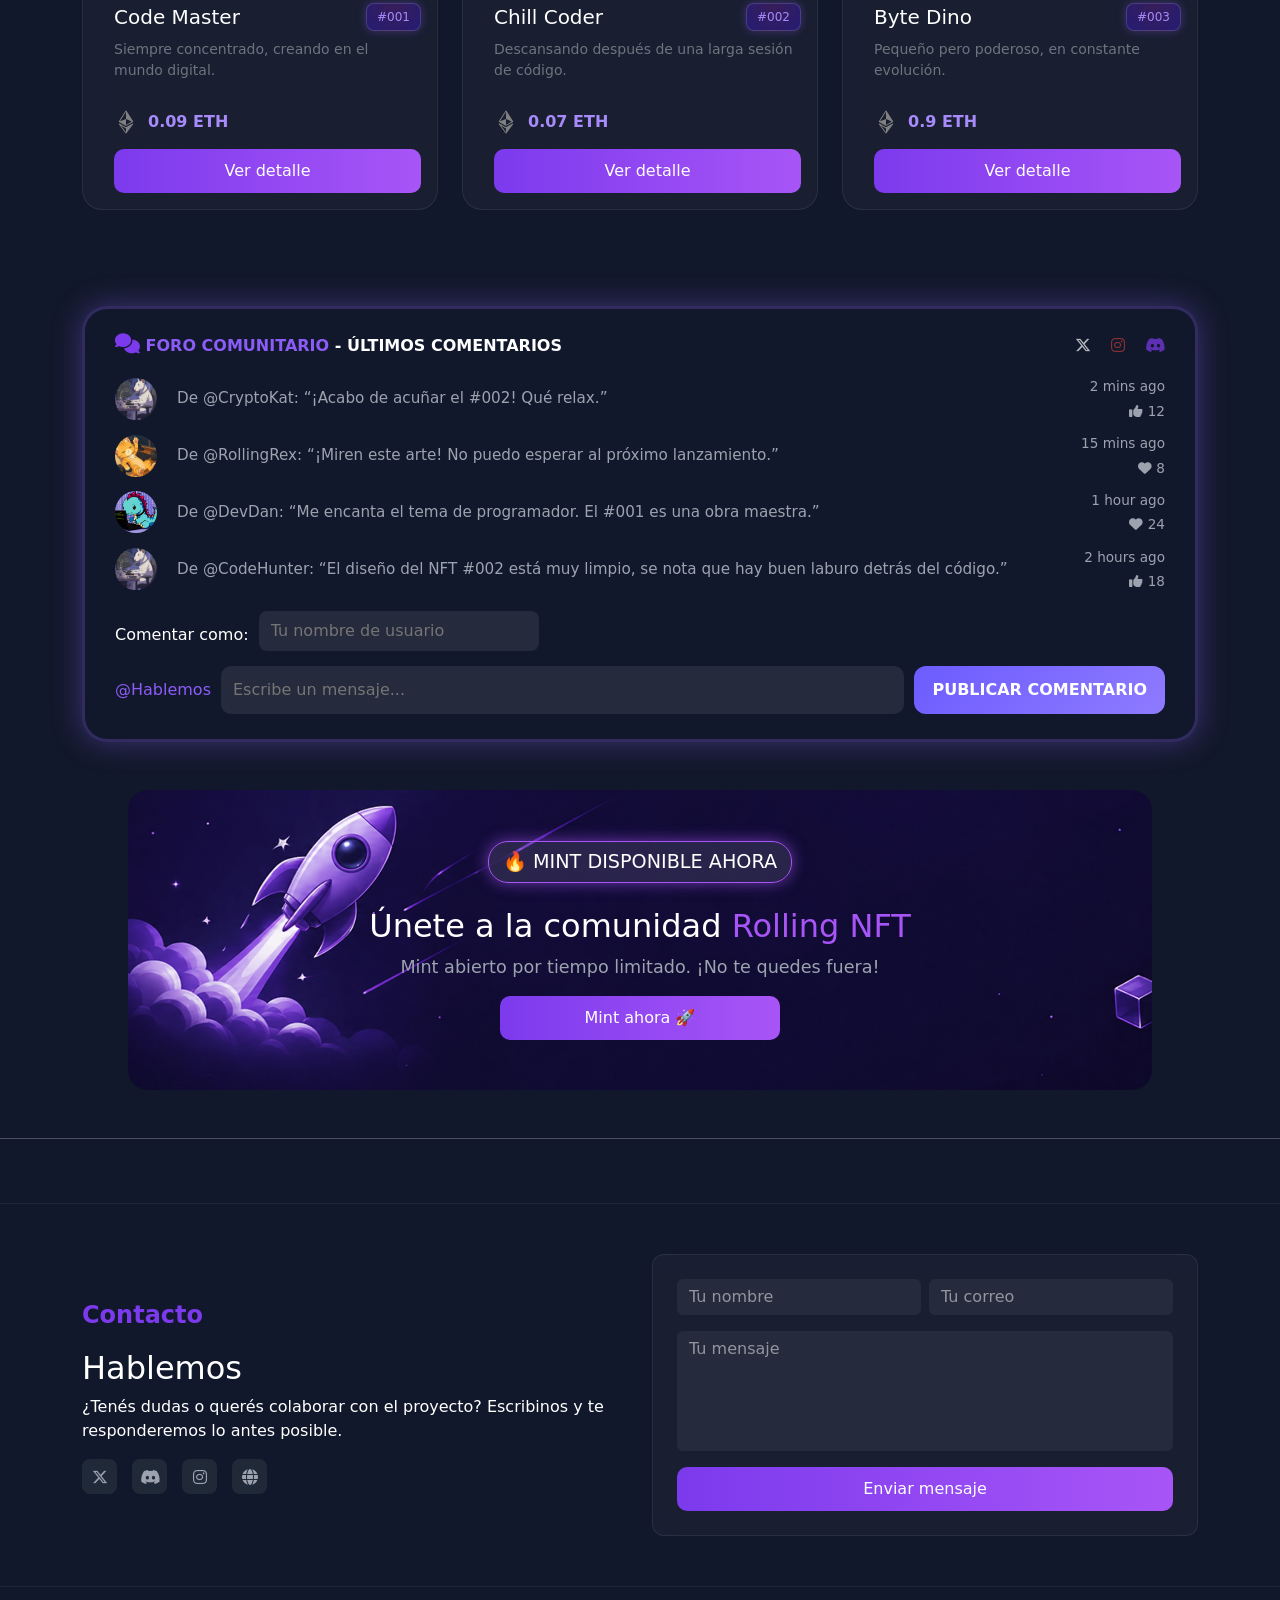
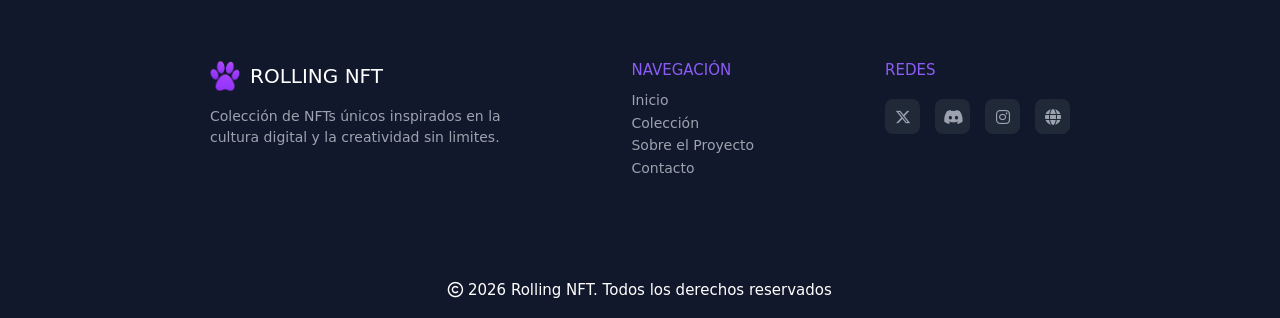
==== commit ae8d5d9b: "PROYECTO FINALIZADO" ====
--- a/index.html
+++ b/index.html
@@ -14,8 +14,8 @@
   <title>Rolling NFT</title>
 </head>
 
-<body style="background-color: var(--bg-secondary); color: var(--text-primary)">
-  <header class="container-fluid" style="background-color: var(--bg-primary)">
+<body style="background-color: #12182b; color: #ffffff">
+  <header class="container-fluid" style="background-color: #0b0f1a">
     <nav class="navbar navbar-expand-lg me-3">
       <div class="container-fluid">
         <a class="navbar-brand  d-flex align-items-center" href="./index.html">
@@ -42,8 +42,8 @@
           </ul>
           <button type="button" class="btn" data-bs-toggle="modal" data-bs-target="#loginModal" style="
                 background-color: transparent;
-                border: 2px solid var(--primary-color);
-                color: var(--primary-color);
+                border: 2px solid #8b5cf6;
+                color: #8b5cf6;
               ">
             Conectar Wallet
           </button>
@@ -54,13 +54,13 @@
   <main>
     <div class="modal fade" id="loginModal" tabindex="-1" aria-labelledby="loginModalLabel" aria-hidden="true" style="
           background-color: transparent;
-          border: 2px solid var(--primary-color);
-          color: var(--primary-color);">
+          border: 2px solid #8b5cf6;
+          color: #8b5cf6;">
       <div class="modal-dialog">
         <div class="modal-content" style="
-              background-color: var(--bg-secondary);
-              border: 2px solid var(--primary-color);
-              color: var(--primary-color);">
+              background-color: #12182b;
+              border: 2px solid #8b5cf6;
+              color: #8b5cf6;">
           <div class="modal-header">
             <h1 class="modal-title fs-5" id="loginModalLabel">
               Iniciar Sesión
@@ -70,32 +70,32 @@
           <div class="modal-body">
             <form>
               <div class="mb-3">
-                <label for="exampleInputEmail1" class="form-label" style="color: var(--primary-light)">Email</label>
+                <label for="exampleInputEmail1" class="form-label" style="color: #a78bfa">Email</label>
                 <input type="email" class="form-control" id="exampleInputEmail1" aria-describedby="emailHelp"
                   minlength="10" maxlength="50" required />
-                <div id="emailHelp" class="" style="color: var(--text-secondary)">
+                <div id="emailHelp" class="" style="color: #9ca3af">
                   <p>
                     Nunca compartiremos tu correo electrónico con nadie más.
                   </p>
                 </div>
               </div>
               <div class="mb-3">
-                <label for="exampleInputPassword1" class="form-label" style="color: var(--primary-light)">Contraseña</label>
+                <label for="exampleInputPassword1" class="form-label" style="color: #a78bfa">Contraseña</label>
                 <input type="password" class="form-control" id="exampleInputPassword1" minlength="6" maxlength="30"
                   required />
               </div>
               <div class="mb-3 form-check">
                 <input type="checkbox" class="form-check-input" id="exampleCheck1" />
-                <label class="form-check-label" for="exampleCheck1" style="color: var(--primary-light)">¿Quieres recibir
+                <label class="form-check-label" for="exampleCheck1" style="color: #a78bfa">¿Quieres recibir
                   notificaciones de nuestras futuras
                   novedades?</label>
               </div>
               <div class="mb-3 form-check">
                 <input type="checkbox" class="form-check-input" id="exampleCheck1" required />
-                <label class="form-check-label" for="exampleCheck1" style="color: var(--primary-light)">¿Aceptas nuestros términos y
+                <label class="form-check-label" for="exampleCheck1" style="color: #a78bfa">¿Aceptas nuestros términos y
                   condiciones?</label>
               </div>
-              <button type="submit" class="btn" style="background-color: var(--primary-color)">
+              <button type="submit" class="btn" style="background-color: #8b5cf6">
                 Iniciar Sesion
               </button>
             </form>
@@ -103,106 +103,70 @@
         </div>
       </div>
     </div>
-      <div class="carousel-wrapper mx-5 mt-4">
-        <div
-          id="carouselExampleCaptions"
-          class="carousel slide"
-          data-bs-ride="carousel"
-        >
-          <div class="carousel-indicators">
-            <button
-              type="button"
-              data-bs-target="#carouselExampleCaptions"
-              data-bs-slide-to="0"
-              class="active"
-              aria-current="true"
-              aria-label="Slide 1"`
-            ></button>
-            <button
-              type="button"
-              data-bs-target="#carouselExampleCaptions"
-              data-bs-slide-to="1"
-              aria-label="Slide 2"
-            ></button>
-            <button
-              type="button"
-              data-bs-target="#carouselExampleCaptions"
-              data-bs-slide-to="2"
-              aria-label="Slide 3"
-            ></button>
-          </div>
-          <div class="carousel-inner rounded-4">
-            <div class="carousel-item active">
-              <img
-                src="./assets/img/carousel1.png"
-                class="d-block w-100 carousel-img"
-                alt="carousel1"
-              />
-              <div class="carousel-caption-custom">
-                <h1>ÚNICOS. DIGITALES.</h1>
-                <h1 class="text-purple">IRREPETIBLES.</h1>
-                <p>
-                  Rolling NFT es una colección de 3,333 NFTs únicos inspirados
-                  en la cultura gamer y la vida digital.
-                </p>
-                <a href="./pages/error404.html">
-                  <button class="btn btn-purple">Explorar colección →</button>
-                </a>
-              </div>
-            </div>
-            <div class="carousel-item">
-              <img
-                src="./assets/img/carousel2.png"
-                class="d-block w-100 carousel-img"
-                alt="carousel2"
-              />
-              <div class="carousel-caption-custom">
-                <h1>RAROS. LIMITADOS.</h1>
-                <h1 class="text-purple">LEGENDARIOS.</h1>
-                <p>
-                  Rolling NFT es una comunidad de 3,333 coleccionistas digitales que apuestan por el arte generativo, la cultura crypto y el futuro de la propiedad en la blockchain.
-                </p>
-                <a href="./pages/error404.html">
-                  <button class="btn btn-purple">Ver colección completa  →</button>
-                </a>
-              </div>
-            </div>
-            <div class="carousel-item">
-              <img
-                src="./assets/img/carousel3.png"
-                class="d-block w-100 carousel-img"
-                alt="carousel3"
-              />
-              <div class="carousel-caption-custom">
-                <h1>TUYO. PARA SIEMPRE.</h1>
-                <h1 class="text-purple">EN LA BLOCKCHAIN.</h1>
-                <p>
-                  Cada Rolling NFT es un activo digital verificable: 3,333 piezas únicas con atributos irrepetibles, diseñadas para coleccionistas que entienden el valor de lo que nadie más puede tener.
-                </p>
-                <a href="./pages/error404.html">
-                  <button class="btn btn-purple">Reclamar mi NFT  →</button>
-                </a>              
-              </div>
-            </div>
-          </div>
-          <button
-            class="carousel-control-prev"
-            type="button"
-            data-bs-target="#carouselExampleCaptions"
-            data-bs-slide="prev"
-          >
-            <span class="carousel-control-prev-icon"></span>
-          </button>
-          <button
-            class="carousel-control-next"
-            type="button"
-            data-bs-target="#carouselExampleCaptions"
-            data-bs-slide="next"
-          >
-            <span class="carousel-control-next-icon"></span>
-          </button>
-        </div>
-      </div>
+    <div class="carousel-wrapper mx-5 mt-4">
+      <div id="carouselExampleCaptions" class="carousel slide" data-bs-ride="carousel">
+        <div class="carousel-indicators">
+          <button type="button" data-bs-target="#carouselExampleCaptions" data-bs-slide-to="0" class="active"
+            aria-current="true" aria-label="Slide 1" `></button>
+          <button type="button" data-bs-target="#carouselExampleCaptions" data-bs-slide-to="1"
+            aria-label="Slide 2"></button>
+          <button type="button" data-bs-target="#carouselExampleCaptions" data-bs-slide-to="2"
+            aria-label="Slide 3"></button>
+        </div>
+        <div class="carousel-inner rounded-4">
+          <div class="carousel-item active">
+            <img src="./assets/img/carousel1.png" class="d-block w-100 carousel-img" alt="carousel1" />
+            <div class="carousel-caption-custom">
+              <h1>ÚNICOS. DIGITALES.</h1>
+              <h1 class="text-purple">IRREPETIBLES.</h1>
+              <p>
+                Rolling NFT es una colección de 3,333 NFTs únicos inspirados
+                en la cultura gamer y la vida digital.
+              </p>
+              <a href="./pages/error404.html">
+                <button class="btn btn-purple">Explorar colección →</button>
+              </a>
+            </div>
+          </div>
+          <div class="carousel-item">
+            <img src="./assets/img/carousel2.png" class="d-block w-100 carousel-img" alt="carousel2" />
+            <div class="carousel-caption-custom">
+              <h1>RAROS. LIMITADOS.</h1>
+              <h1 class="text-purple">LEGENDARIOS.</h1>
+              <p>
+                Rolling NFT es una comunidad de 3,333 coleccionistas digitales que apuestan por el arte generativo, la
+                cultura crypto y el futuro de la propiedad en la blockchain.
+              </p>
+              <a href="./pages/error404.html">
+                <button class="btn btn-purple">Ver colección completa →</button>
+              </a>
+            </div>
+          </div>
+          <div class="carousel-item">
+            <img src="./assets/img/carousel3.png" class="d-block w-100 carousel-img" alt="carousel3" />
+            <div class="carousel-caption-custom">
+              <h1>TUYO. PARA SIEMPRE.</h1>
+              <h1 class="text-purple">EN LA BLOCKCHAIN.</h1>
+              <p>
+                Cada Rolling NFT es un activo digital verificable: 3,333 piezas únicas con atributos irrepetibles,
+                diseñadas para coleccionistas que entienden el valor de lo que nadie más puede tener.
+              </p>
+              <a href="./pages/error404.html">
+                <button class="btn btn-purple">Reclamar mi NFT →</button>
+              </a>
+            </div>
+          </div>
+        </div>
+        <button class="carousel-control-prev" type="button" data-bs-target="#carouselExampleCaptions"
+          data-bs-slide="prev">
+          <span class="carousel-control-prev-icon"></span>
+        </button>
+        <button class="carousel-control-next" type="button" data-bs-target="#carouselExampleCaptions"
+          data-bs-slide="next">
+          <span class="carousel-control-next-icon"></span>
+        </button>
+      </div>
+    </div>
     <section class="container py-5 text-center">
       <p class="txtColect text-uppercase mb-1">Colección</p>
       <h2 class="fw-bold">Nuestros NFTs</h2>
@@ -430,8 +394,8 @@
           </p>
           <a href="./pages/error404.html">
             <button class="btn btn-mint">
-            Mint ahora 🚀
-          </button>
+              Mint ahora 🚀
+            </button>
           </a>
         </div>
       </div>
--- a/css/style.css
+++ b/css/style.css
@@ -1,5 +1,19 @@
 body {
   cursor: url("/assets/img/CursorFinal.png"), auto;
+}
+
+:root {
+  --color-error: #e0e7ff;
+  --bg-primary: #1f2937;
+  --bg-secondary: #12182b;
+  --primary-color: #8b5cf6;
+  --primary-dark: #7c3aed;
+  --primary-light: #a78bfa;
+  --text-primary: #ffffff;
+  --text-secondary: #9ca3af;
+  --color-violet: #a855f7;
+  --color-insta: rgb(184, 59, 59);
+  --shadow-main: 0px 4px 20px rgba(0, 0, 0, 0.25);
 }
 
 input,
@@ -9,7 +23,7 @@
 }
 
 a,
-butt
+button,
 .clickable {
   cursor: url("/assets/img/CursorManoFinal.png"), pointer;
 }
@@ -225,7 +239,7 @@
 }
 
 .text-purple {
-  color: #8B5CF6 !important;
+  color: var(--primary-color) !important;
 }
 
 .carousel-caption-custom p {
@@ -237,8 +251,9 @@
 
 .btn-purple {
   margin-top: 25px;
-  background: linear-gradient(90deg, #8B5CF6, #A855F7);
-  color: white;
+  background: linear-gradient(90deg, --primary-color, #a855f7);
+  background-color: var(--primary-color);
+  color: var(--text-primary);
   border: none;
   padding: 14px 34px;
   font-size: 1.2rem;
@@ -248,6 +263,8 @@
 }
 
 .btn-purple:hover {
+  background-color: var(--primary-dark);
+  color: var(--text-primary);
   transform: translateY(-2px);
   box-shadow: 0 0 20px rgba(139, 92, 246, 0.5);
 }
@@ -715,7 +732,7 @@
 }
 
 .btn-mint {
-  background: linear-gradient(90deg, --primary-dark, #a855f7);
+  background: linear-gradient(90deg, #7c3aed, #a855f7);
   border: none;
   padding: 10px 22px;
   border-radius: 10px;
@@ -844,9 +861,8 @@
   width: 35px;
   height: 35px;
 
-  background-color: #1f2937;
-  color: #9ca3af;
-  color: #9ca3af;
+  background-color: var(--bg-primary);
+  color: var(--text-secondary);
 
   text-decoration: none;
   font-size: 16px;
@@ -860,12 +876,7 @@
 }
 
 .copyright {
-  color: #9ca3af;
-  color: #8b5cf6;
-}
-
-.copyright {
-  color: #9ca3af;
+  color: var(--text-secondary);
   display: flex;
   justify-content: center;
   font-size: 15px;
@@ -940,7 +951,7 @@
 
 .btn-gradient {
   background: linear-gradient(90deg, #7c3aed, #a855f7);
-  color: white;
+  color: var(--text-primary);
   border: none;
 }
 
@@ -1020,8 +1031,8 @@
 
 .btn-volver {
   display: inline-block;
-  background: linear-gradient(135deg, #8b5cf6, #6366f1);
-  color: white;
+  background: linear-gradient(135deg, #7c3aedb4, #6366f1);
+  color: var(--text-primary);
   padding: 8px 18px;
   font-size: 0.9rem;
   border-radius: 10px;
@@ -1031,5 +1042,5 @@
 
 .btn-volver:hover {
   transform: scale(1.05);
-  box-shadow: 0 0 20px #8b5cf6;
-}
+  box-shadow: 0 0 20px --primary-color;
+}
